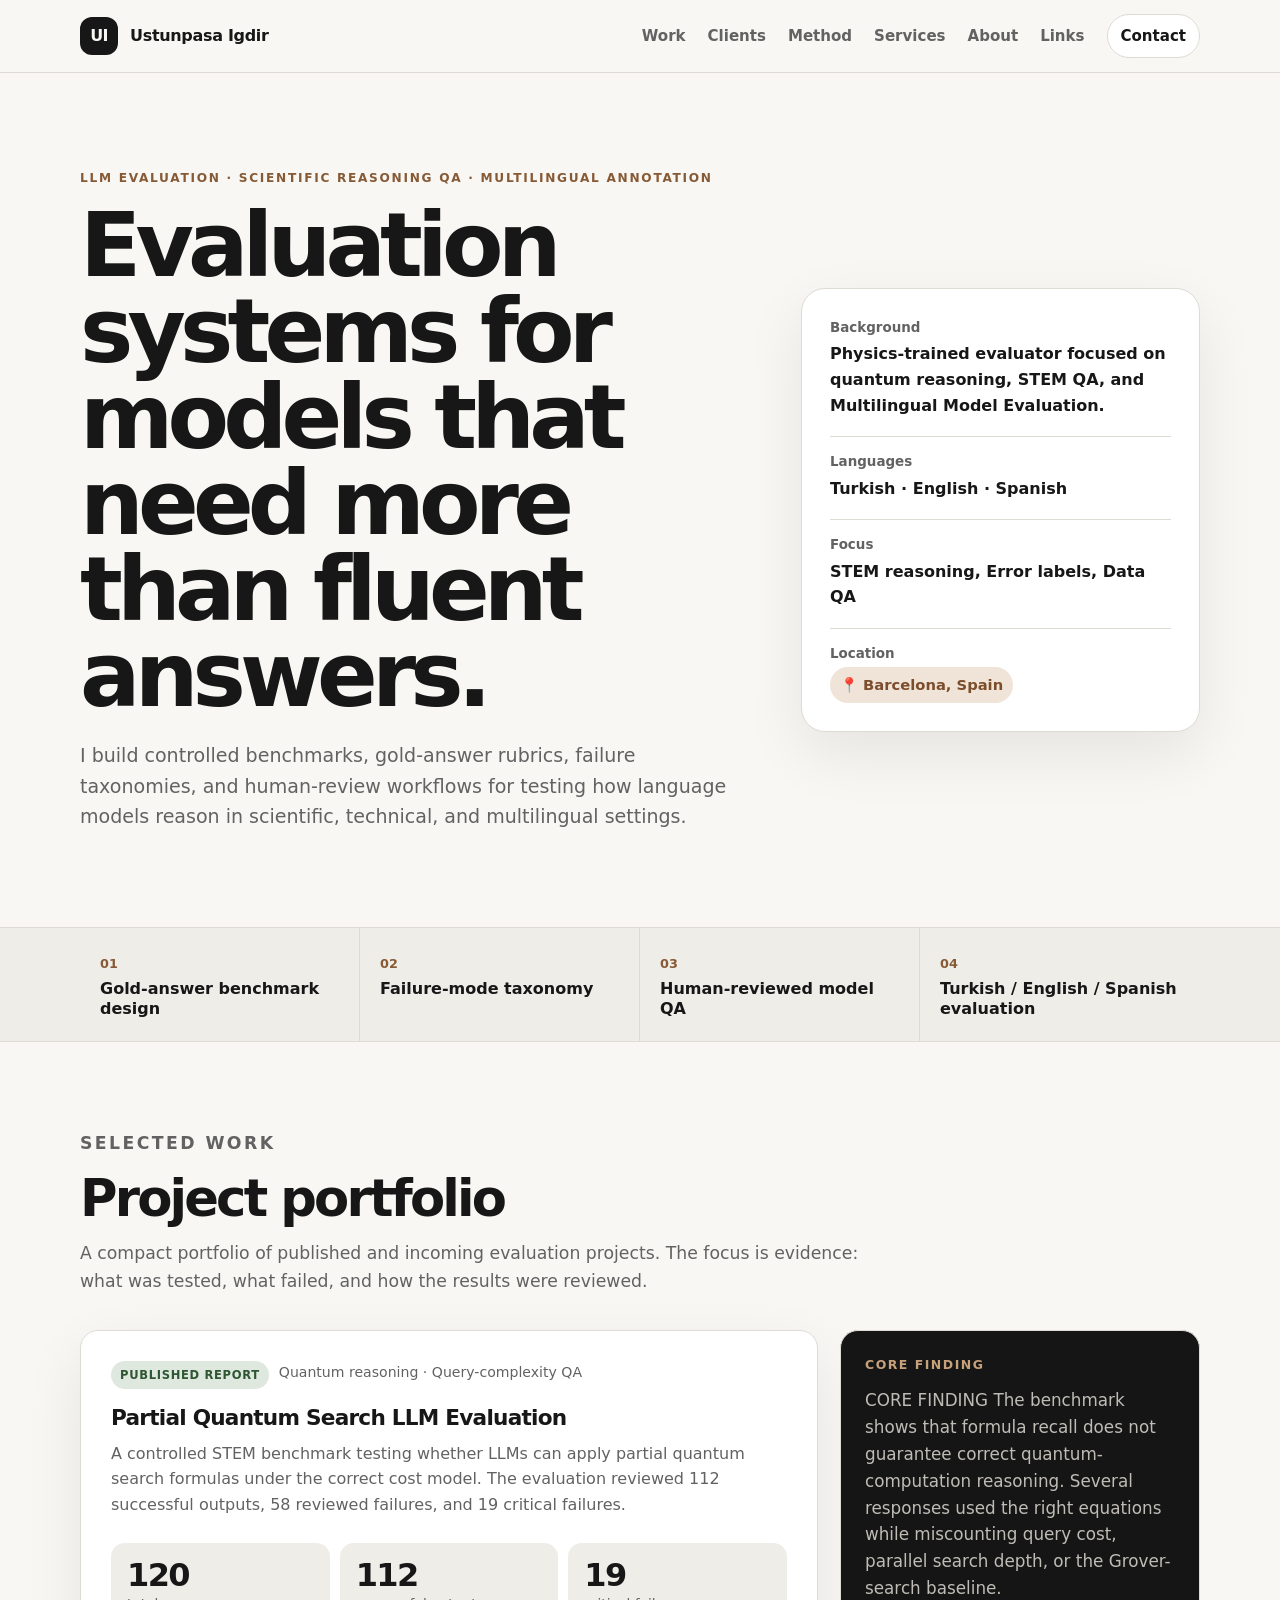
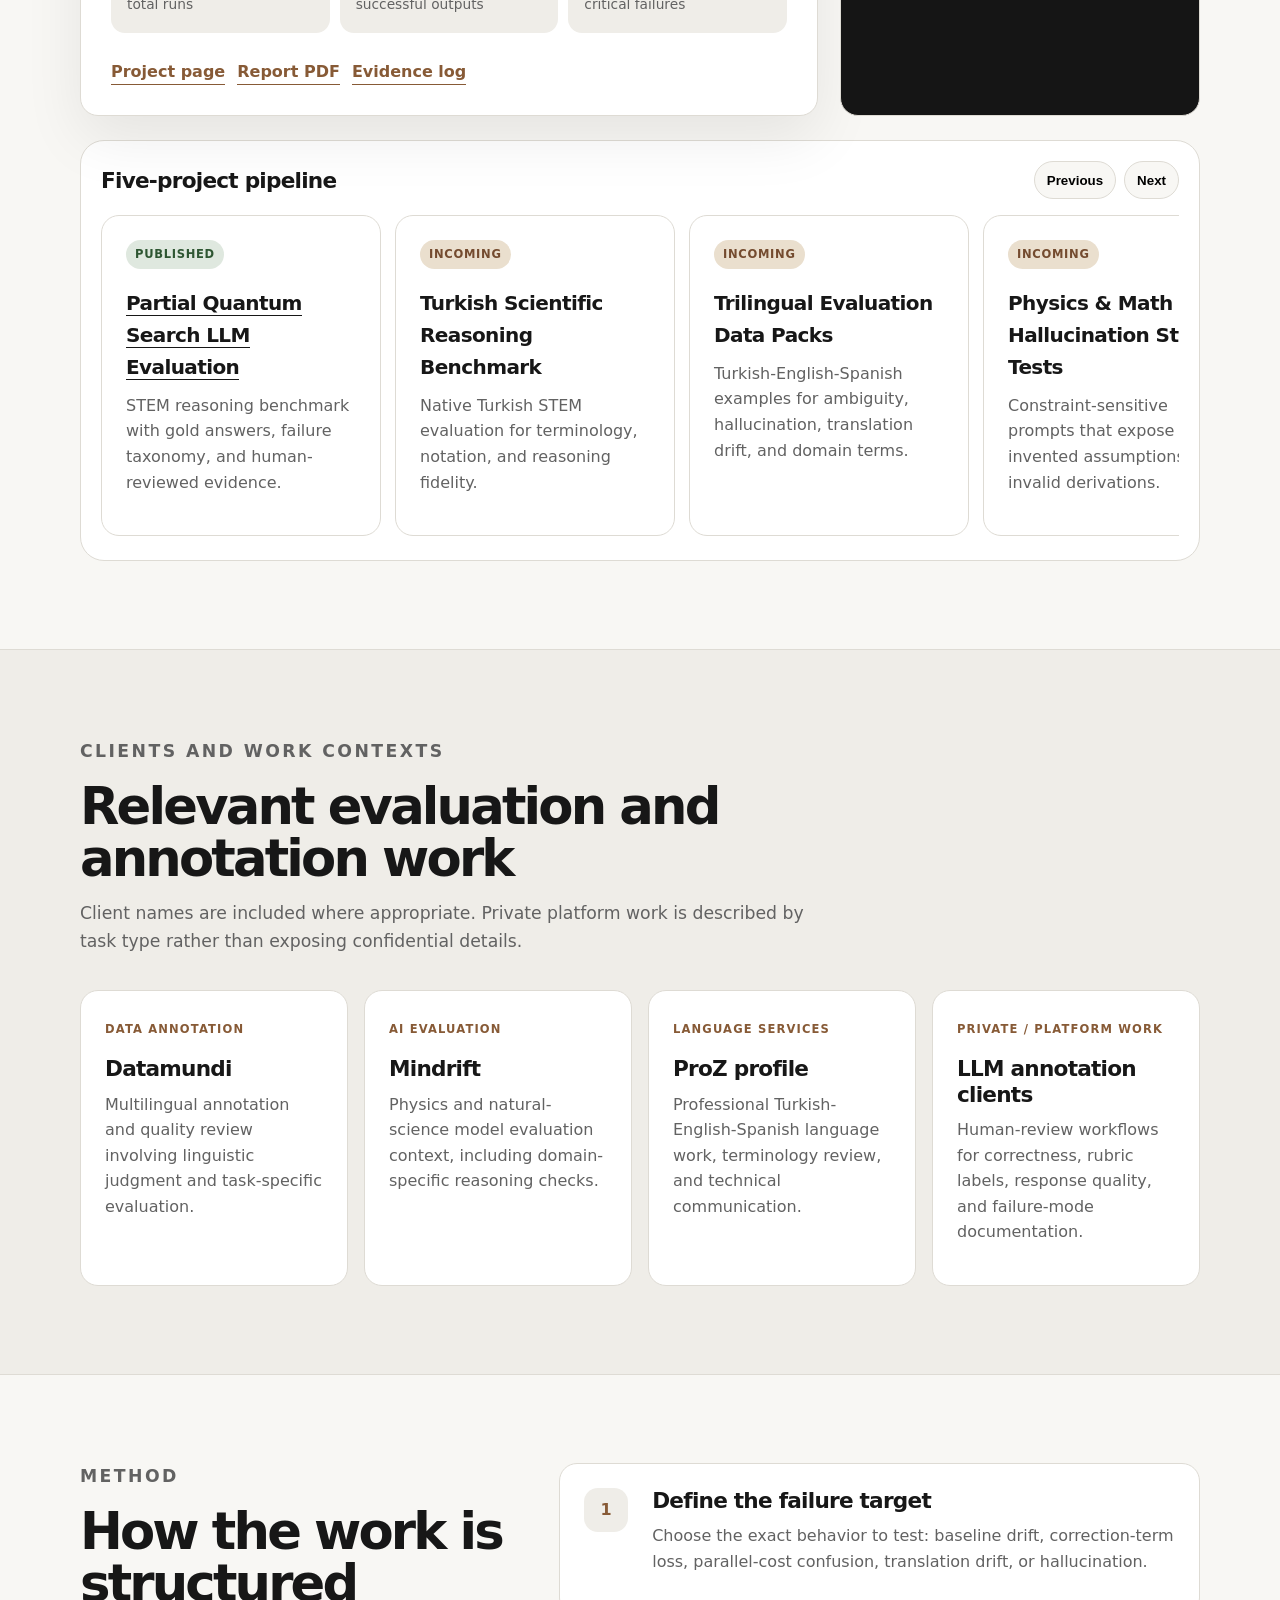
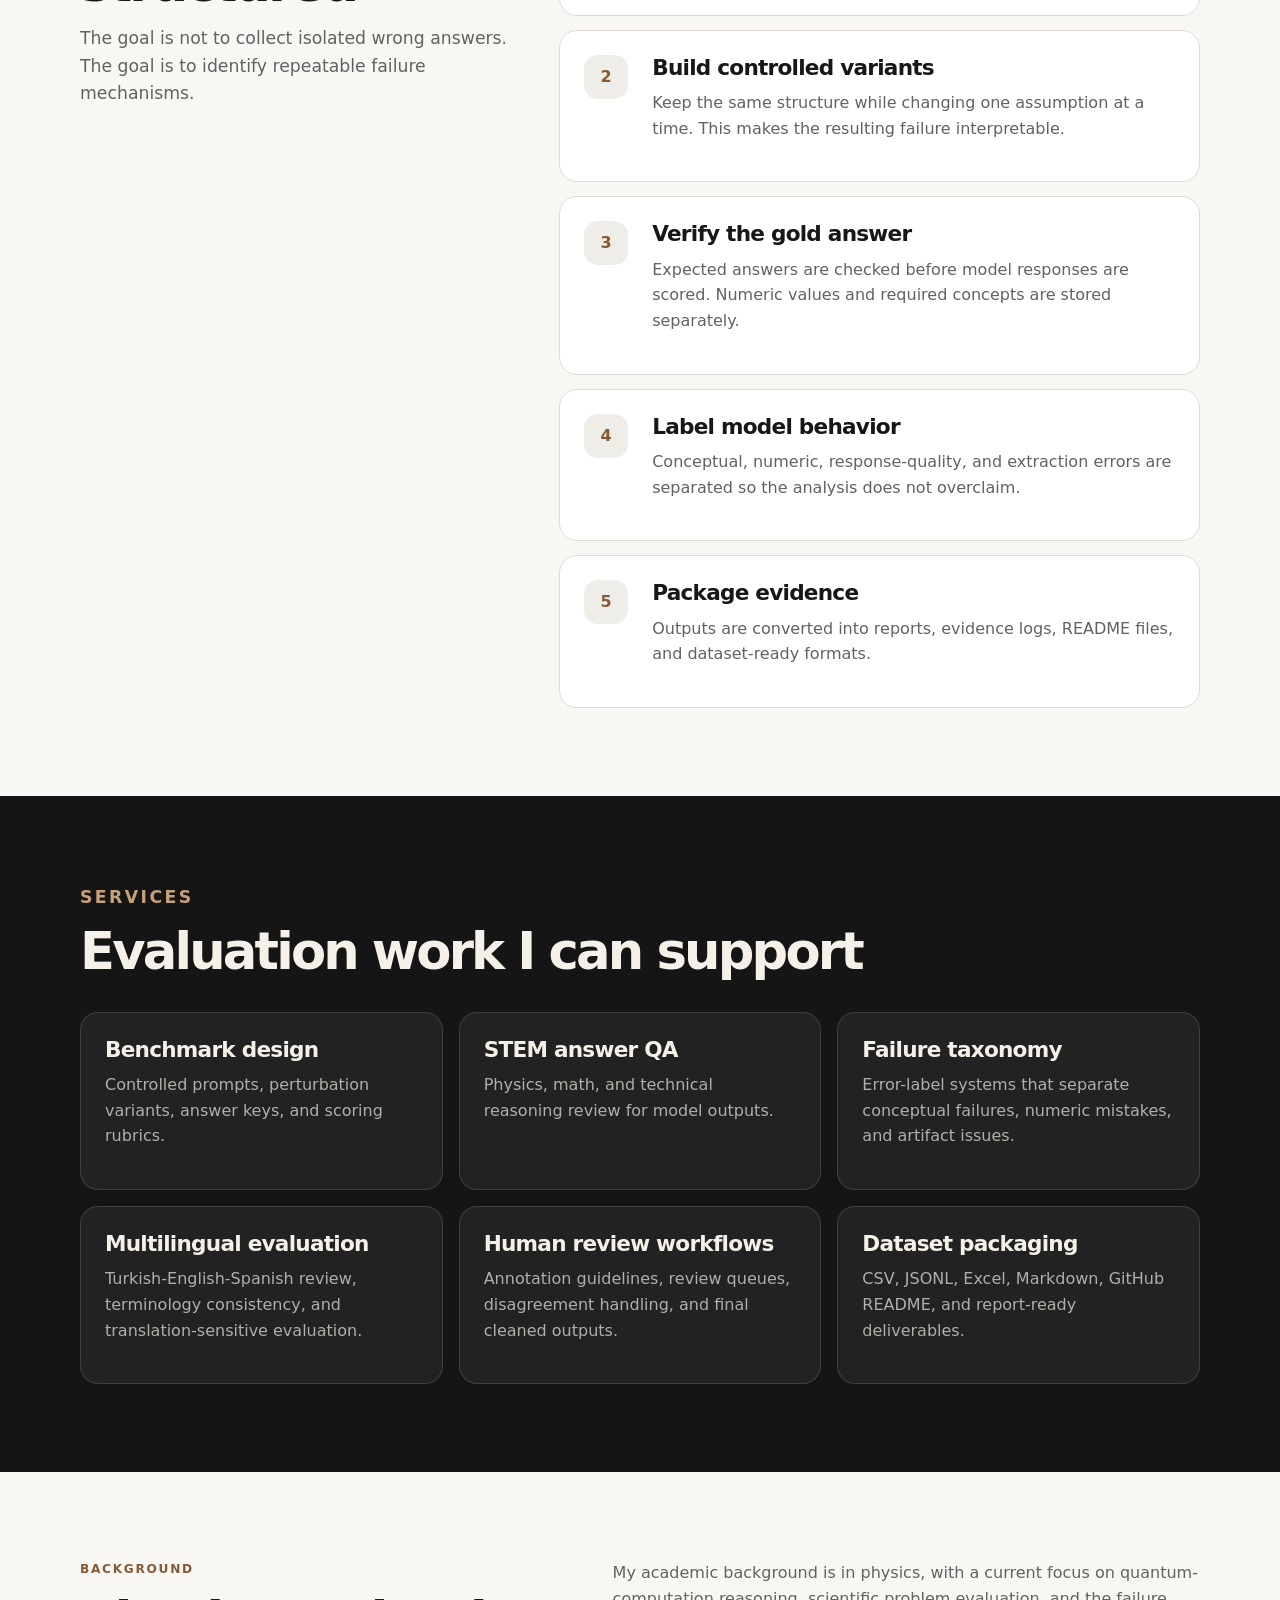
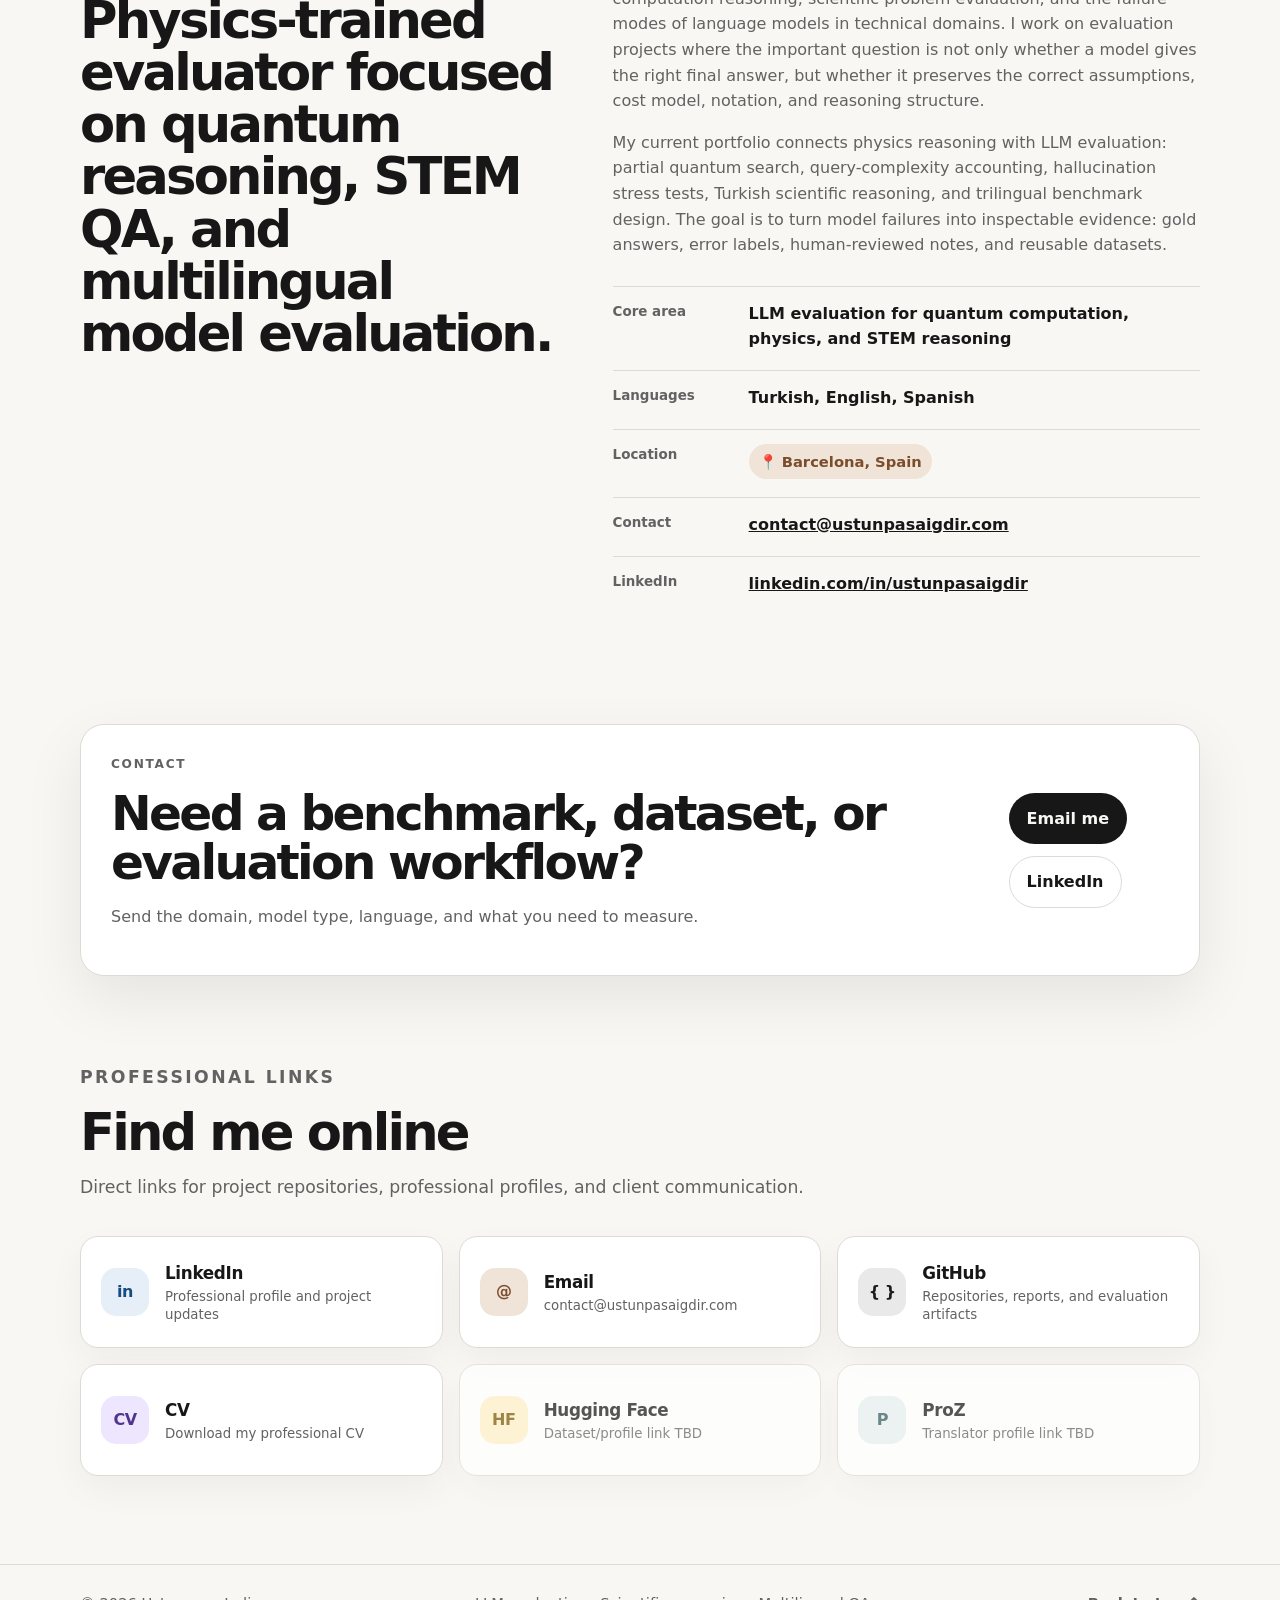
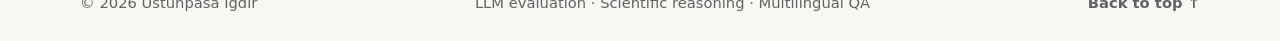
==== index.html @ 66c88843 "Update index.html" ====
<!DOCTYPE html>
<html lang="en">
<head>
  <meta charset="UTF-8" />
  <meta name="viewport" content="width=device-width, initial-scale=1" />
  <meta name="description" content="Ustunpasa Igdir — physics-trained LLM evaluator specializing in scientific reasoning QA, multilingual evaluation, benchmark design, and failure-mode analysis." />
  <meta name="author" content="Ustunpasa Igdir" />
  <meta property="og:title" content="Ustunpasa Igdir — LLM Evaluation Portfolio" />
  <meta property="og:description" content="Scientific reasoning QA, multilingual evaluation, benchmark design, and failure-mode analysis." />
  <meta property="og:type" content="website" />
  <title>Ustunpasa Igdir — LLM Evaluation Portfolio</title>
  <link rel="stylesheet" href="styles.css" />
</head>

<body>
  <a class="skip-link" href="#content">Skip to content</a>

  <header class="site-header">
    <div class="wrap nav-wrap">
      <a class="brand" href="#top" aria-label="Ustunpasa Igdir homepage">
        <span class="brand-mark">UI</span>
        <span class="brand-name">Ustunpasa Igdir</span>
      </a>

      <button class="nav-toggle" id="navToggle" aria-controls="navMenu" aria-expanded="false">
        <span></span><span></span><span></span>
        <span class="sr-only">Open navigation</span>
      </button>

      <nav class="nav-menu" id="navMenu" aria-label="Main navigation">
        <a href="#work">Work</a>
        <a href="#clients">Clients</a>
        <a href="#method">Method</a>
        <a href="#services">Services</a>
        <a href="#about">About</a>
        <a href="#links">Links</a>
        <a class="nav-contact" href="#contact">Contact</a>
      </nav>
    </div>
  </header>

  <main id="content">
    <section class="hero" id="top">
      <div class="wrap hero-grid">
        <div class="hero-copy">
          <p class="kicker">LLM evaluation · Scientific reasoning QA · Multilingual annotation</p>
          <h1>Evaluation systems for models that need more than fluent answers.</h1>
          <p class="lead">
            I build controlled benchmarks, gold-answer rubrics, failure taxonomies, and human-review workflows
            for testing how language models reason in scientific, technical, and multilingual settings.
          </p>
        </div>

        <aside class="profile-card" aria-label="Professional summary">
          <dl>
            <div>
              <dt>Background</dt>
              <dd>Physics-trained evaluator focused on quantum reasoning, STEM QA, and Multilingual Model Evaluation.</dd>
            </div>
            <div>
              <dt>Languages</dt>
              <dd>Turkish · English · Spanish</dd>
            </div>
            <div>
              <dt>Focus</dt>
              <dd>STEM reasoning, Error labels, Data QA</dd>
            </div>
            <div>
              <dt>Location</dt>
              <dd><span class="pin-banner">📍 Barcelona, Spain</span></dd>
            </div>
          </dl>
        </aside>
      </div>
    </section>

    <section class="proof-strip" aria-label="Professional focus areas">
      <div class="wrap proof-grid">
        <div>
          <span>01</span>
          <strong>Gold-answer benchmark design</strong>
        </div>
        <div>
          <span>02</span>
          <strong>Failure-mode taxonomy</strong>
        </div>
        <div>
          <span>03</span>
          <strong>Human-reviewed model QA</strong>
        </div>
        <div>
          <span>04</span>
          <strong>Turkish / English / Spanish evaluation</strong>
        </div>
      </div>
    </section>

    <section class="section" id="work">
      <div class="wrap">
        <div class="section-head">
          <p class="kicker">Selected work</p>
          <h2>Project portfolio</h2>
          <p>
            A compact portfolio of published and incoming evaluation projects. The focus is evidence:
            what was tested, what failed, and how the results were reviewed.
          </p>
        </div>

        <div class="featured-work">
          <article class="featured-card">
            <div class="card-meta">
              <span class="status published">Published report</span>
              <span>Quantum reasoning · Query-complexity QA</span>
            </div>
            <h3>Partial Quantum Search LLM Evaluation</h3>
            <p>
              A controlled STEM benchmark testing whether LLMs can apply partial quantum search formulas under the
              correct cost model. The evaluation reviewed 112 successful outputs, 58 reviewed failures, and 19 critical failures.
            </p>
            <div class="result-line">
              <div><strong>120</strong><span>total runs</span></div>
              <div><strong>112</strong><span>successful outputs</span></div>
              <div><strong>19</strong><span>critical failures</span></div>
            </div>
            <div class="link-row">
              <a href="partial-quantum-search-llm-evaluation/" class="inline-link">Project page</a>
              <a href="partial-quantum-search-llm-evaluation/report.pdf" class="inline-link">Report PDF</a>
              <a href="partial-quantum-search-llm-evaluation/evidence-log.md" class="inline-link">Evidence log</a>
            </div>
          </article>

          <aside class="featured-note">
            <p class="small-title">Core finding</p>
            <p>
              CORE FINDING

The benchmark shows that formula recall does not guarantee correct quantum-computation reasoning. Several responses used the right equations while miscounting query cost, parallel search depth, or the Grover-search baseline.
            </p>
          </aside>
        </div>

        <div class="carousel-shell" aria-label="Project carousel">
          <div class="carousel-header">
            <h3>Five-project pipeline</h3>
            <div class="carousel-controls">
              <button id="prevSlide" aria-label="Previous project">Previous</button>
              <button id="nextSlide" aria-label="Next project">Next</button>
            </div>
          </div>

          <div class="carousel-track" id="projectCarousel">
            <article class="project-slide">
              <span class="status published">Published</span>
              <h4><a href="partial-quantum-search-llm-evaluation/">Partial Quantum Search LLM Evaluation</a></h4>
              <p>STEM reasoning benchmark with gold answers, failure taxonomy, and human-reviewed evidence.</p>
            </article>
            <article class="project-slide">
              <span class="status planned">Incoming</span>
              <h4>Turkish Scientific Reasoning Benchmark</h4>
              <p>Native Turkish STEM evaluation for terminology, notation, and reasoning fidelity.</p>
            </article>
            <article class="project-slide">
              <span class="status planned">Incoming</span>
              <h4>Trilingual Evaluation Data Packs</h4>
              <p>Turkish-English-Spanish examples for ambiguity, hallucination, translation drift, and domain terms.</p>
            </article>
            <article class="project-slide">
              <span class="status planned">Incoming</span>
              <h4>Physics & Math Hallucination Stress Tests</h4>
              <p>Constraint-sensitive prompts that expose invented assumptions and invalid derivations.</p>
            </article>
            <article class="project-slide">
              <span class="status planned">Incoming</span>
              <h4>LLM Evaluation Pipeline Tool</h4>
              <p>Local workflow for model runs, trial control, review exports, and evidence-log generation.</p>
            </article>
          </div>
        </div>
      </div>
    </section>

    <section class="section muted" id="clients">
      <div class="wrap">
        <div class="section-head narrow">
          <p class="kicker">Clients and work contexts</p>
          <h2>Relevant evaluation and annotation work</h2>
          <p>
            Client names are included where appropriate. Private platform work is described by task type rather than exposing confidential details.
          </p>
        </div>

        <div class="client-list">
          <article>
            <span>Data annotation</span>
            <h3>Datamundi</h3>
            <p>Multilingual annotation and quality review involving linguistic judgment and task-specific evaluation.</p>
          </article>
          <article>
            <span>AI evaluation</span>
            <h3>Mindrift</h3>
            <p>Physics and natural-science model evaluation context, including domain-specific reasoning checks.</p>
          </article>
          <article>
            <span>Language services</span>
            <h3>ProZ profile</h3>
            <p>Professional Turkish-English-Spanish language work, terminology review, and technical communication.</p>
          </article>
          <article>
            <span>Private / platform work</span>
            <h3>LLM annotation clients</h3>
            <p>Human-review workflows for correctness, rubric labels, response quality, and failure-mode documentation.</p>
          </article>
        </div>
      </div>
    </section>

    <section class="section" id="method">
      <div class="wrap method-layout">
        <div class="section-head sticky">
          <p class="kicker">Method</p>
          <h2>How the work is structured</h2>
          <p>
            The goal is not to collect isolated wrong answers. The goal is to identify repeatable failure mechanisms.
          </p>
        </div>

        <div class="method-list">
          <article>
            <span class="step">1</span>
            <h3>Define the failure target</h3>
            <p>Choose the exact behavior to test: baseline drift, correction-term loss, parallel-cost confusion, translation drift, or hallucination.</p>
          </article>
          <article>
            <span class="step">2</span>
            <h3>Build controlled variants</h3>
            <p>Keep the same structure while changing one assumption at a time. This makes the resulting failure interpretable.</p>
          </article>
          <article>
            <span class="step">3</span>
            <h3>Verify the gold answer</h3>
            <p>Expected answers are checked before model responses are scored. Numeric values and required concepts are stored separately.</p>
          </article>
          <article>
            <span class="step">4</span>
            <h3>Label model behavior</h3>
            <p>Conceptual, numeric, response-quality, and extraction errors are separated so the analysis does not overclaim.</p>
          </article>
          <article>
            <span class="step">5</span>
            <h3>Package evidence</h3>
            <p>Outputs are converted into reports, evidence logs, README files, and dataset-ready formats.</p>
          </article>
        </div>
      </div>
    </section>

    <section class="section dark" id="services">
      <div class="wrap">
        <div class="section-head">
          <p class="kicker">Services</p>
          <h2>Evaluation work I can support</h2>
        </div>

        <div class="services-grid">
          <article>
            <h3>Benchmark design</h3>
            <p>Controlled prompts, perturbation variants, answer keys, and scoring rubrics.</p>
          </article>
          <article>
            <h3>STEM answer QA</h3>
            <p>Physics, math, and technical reasoning review for model outputs.</p>
          </article>
          <article>
            <h3>Failure taxonomy</h3>
            <p>Error-label systems that separate conceptual failures, numeric mistakes, and artifact issues.</p>
          </article>
          <article>
            <h3>Multilingual evaluation</h3>
            <p>Turkish-English-Spanish review, terminology consistency, and translation-sensitive evaluation.</p>
          </article>
          <article>
            <h3>Human review workflows</h3>
            <p>Annotation guidelines, review queues, disagreement handling, and final cleaned outputs.</p>
          </article>
          <article>
            <h3>Dataset packaging</h3>
            <p>CSV, JSONL, Excel, Markdown, GitHub README, and report-ready deliverables.</p>
          </article>
        </div>
      </div>
    </section>

    <section class="section" id="about">
      <div class="wrap about-layout">
        <div>
          <p class="kicker">Background</p>
          <h2>Physics-trained evaluator focused on quantum reasoning, STEM QA, and multilingual model evaluation.</h2>
        </div>
        <div class="about-text">
          <p>
            My academic background is in physics, with a current focus on quantum-computation reasoning,
            scientific problem evaluation, and the failure modes of language models in technical domains.
            I work on evaluation projects where the important question is not only whether a model gives the
            right final answer, but whether it preserves the correct assumptions, cost model, notation, and
            reasoning structure.
          </p>
          <p>
            My current portfolio connects physics reasoning with LLM evaluation: partial quantum search,
            query-complexity accounting, hallucination stress tests, Turkish scientific reasoning, and
            trilingual benchmark design. The goal is to turn model failures into inspectable evidence:
            gold answers, error labels, human-reviewed notes, and reusable datasets.
          </p>
          <dl class="facts">
            <div><dt>Core area</dt><dd>LLM evaluation for quantum computation, physics, and STEM reasoning</dd></div>
            <div><dt>Languages</dt><dd>Turkish, English, Spanish</dd></div>
            <div><dt>Location</dt><dd><span class="pin-banner">📍 Barcelona, Spain</span></dd></div>
            <div><dt>Contact</dt><dd><a href="mailto:contact@ustunpasaigdir.com">contact@ustunpasaigdir.com</a></dd></div>
            <div><dt>LinkedIn</dt><dd><a href="https://www.linkedin.com/in/ustunpasaigdir" target="_blank" rel="noopener noreferrer">linkedin.com/in/ustunpasaigdir</a></dd></div>
          </dl>
        </div>
      </div>
    </section>

    <section class="contact-panel" id="contact">
      <div class="wrap contact-inner">
        <div>
          <p class="kicker">Contact</p>
          <h2>Need a benchmark, dataset, or evaluation workflow?</h2>
          <p>Send the domain, model type, language, and what you need to measure.</p>
        </div>
        <div class="contact-buttons">
          <a class="button primary" href="mailto:contact@ustunpasaigdir.com">Email me</a>
          <a class="button secondary" href="https://www.linkedin.com/in/ustunpasaigdir" target="_blank" rel="noopener noreferrer">LinkedIn</a>
        </div>
      </div>
    </section>

    <section class="section social-section" id="links">
      <div class="wrap">
        <div class="section-head">
          <p class="kicker">Professional links</p>
          <h2>Find me online</h2>
          <p>
            Direct links for project repositories, professional profiles, and client communication.
          </p>
        </div>

        <div class="social-grid" aria-label="Professional profile links">
          <a class="social-card social-card--linkedin" href="https://www.linkedin.com/in/ustunpasaigdir" target="_blank" rel="noopener noreferrer">
            <span class="social-icon" aria-hidden="true">in</span>
            <span>
              <strong>LinkedIn</strong>
              <small>Professional profile and project updates</small>
            </span>
          </a>

          <a class="social-card social-card--email" href="mailto:contact@ustunpasaigdir.com">
            <span class="social-icon" aria-hidden="true">@</span>
            <span>
              <strong>Email</strong>
              <small>contact@ustunpasaigdir.com</small>
            </span>
          </a>

          <a class="social-card social-card--github" href="https://github.com/ustunpigdir" target="_blank" rel="noopener noreferrer">
            <span class="social-icon" aria-hidden="true">{ }</span>
            <span>
              <strong>GitHub</strong>
              <small>Repositories, reports, and evaluation artifacts</small>
            </span>
          </a>
          <a class="social-card social-card--cv" href="cv.pdf" target="_blank" rel="noopener noreferrer">
            <span class="social-icon" aria-hidden="true">CV</span>
            <span>
              <strong>CV</strong>
              <small>Download my professional CV</small>
            </span>
          </a>

          <span class="social-card social-card--huggingface social-card--disabled" role="link" aria-disabled="true">
            <span class="social-icon" aria-hidden="true">HF</span>
            <span>
              <strong>Hugging Face</strong>
              <small>Dataset/profile link TBD</small>
            </span>
          </span>

          <span class="social-card social-card--proz social-card--disabled" role="link" aria-disabled="true">
            <span class="social-icon" aria-hidden="true">P</span>
            <span>
              <strong>ProZ</strong>
              <small>Translator profile link TBD</small>
            </span>
          </span>
        </div>
      </div>
    </section>
  </main>

  <footer class="site-footer">
    <div class="wrap footer-wrap">
      <p>© 2026 Ustunpasa Igdir</p>
      <p>LLM evaluation · Scientific reasoning · Multilingual QA</p>
      <a href="#top">Back to top ↑</a>
    </div>
  </footer>

  <script src="script.js"></script>
</body>
</html>
---- styles.css ----
:root {
  --bg: #f8f7f4;
  --surface: #ffffff;
  --surface-2: #efede8;
  --text: #171717;
  --muted: #626262;
  --line: #dedbd4;
  --dark: #151515;
  --dark-2: #222222;
  --dark-text: #f5f1e9;
  --accent: #875a36;
  --accent-2: #c7a17a;
  --green: #526e55;
  --blue: #526579;
  --shadow: 0 22px 60px rgba(0,0,0,.08);
  --radius: 18px;
  --max: 1120px;
}

* { box-sizing: border-box; }

html { scroll-behavior: smooth; }

body {
  margin: 0;
  font-family: Inter, ui-sans-serif, system-ui, -apple-system, BlinkMacSystemFont, "Segoe UI", sans-serif;
  background: var(--bg);
  color: var(--text);
  line-height: 1.6;
}

a { color: inherit; }

.wrap {
  width: min(var(--max), calc(100% - 40px));
  margin: 0 auto;
}

.skip-link {
  position: absolute;
  top: -100px;
  left: 16px;
  z-index: 999;
  background: var(--text);
  color: white;
  padding: 10px 14px;
  border-radius: 999px;
}

.skip-link:focus { top: 16px; }

.sr-only {
  position: absolute;
  width: 1px;
  height: 1px;
  overflow: hidden;
  clip: rect(0 0 0 0);
}

.site-header {
  position: sticky;
  top: 0;
  z-index: 20;
  background: rgba(248,247,244,.92);
  backdrop-filter: blur(14px);
  border-bottom: 1px solid var(--line);
}

.nav-wrap {
  height: 72px;
  display: flex;
  align-items: center;
  justify-content: space-between;
}

.brand {
  display: inline-flex;
  align-items: center;
  gap: 12px;
  text-decoration: none;
  font-weight: 750;
}

.brand-mark {
  display: grid;
  place-items: center;
  width: 38px;
  height: 38px;
  border-radius: 12px;
  background: var(--text);
  color: var(--bg);
  font-weight: 850;
  letter-spacing: -.04em;
}

.brand-name {
  letter-spacing: -.02em;
}

.nav-menu {
  display: flex;
  align-items: center;
  gap: 22px;
}

.nav-menu a {
  color: var(--muted);
  text-decoration: none;
  font-size: .94rem;
  font-weight: 650;
}

.nav-menu a:hover { color: var(--text); }

.nav-contact {
  padding: 9px 13px;
  border: 1px solid var(--line);
  border-radius: 999px;
  color: var(--text) !important;
  background: var(--surface);
}

.nav-toggle {
  display: none;
  width: 42px;
  height: 40px;
  border: 1px solid var(--line);
  background: var(--surface);
  border-radius: 12px;
}

.nav-toggle span:not(.sr-only) {
  display: block;
  width: 18px;
  height: 2px;
  background: var(--text);
  margin: 4px auto;
}

.hero {
  padding: 96px 0 76px;
}

.hero-grid {
  display: grid;
  grid-template-columns: 1.25fr .75fr;
  gap: 56px;
  align-items: center;
}

.kicker {
  margin: 0 0 14px;
  color: var(--accent);
  text-transform: uppercase;
  font-size: .76rem;
  letter-spacing: .14em;
  font-weight: 850;
}

h1, h2, h3, h4, p { margin-top: 0; }

h1 {
  max-width: 900px;
  font-size: clamp(2.75rem, 7vw, 5.7rem);
  line-height: .96;
  letter-spacing: -.065em;
  margin-bottom: 22px;
}

h2 {
  font-size: clamp(2rem, 4vw, 3.7rem);
  line-height: 1.02;
  letter-spacing: -.055em;
  margin-bottom: 16px;
}

h3 {
  font-size: 1.35rem;
  line-height: 1.18;
  letter-spacing: -.035em;
  margin-bottom: 10px;
}

h4 {
  font-size: 1.25rem;
  letter-spacing: -.03em;
  margin-bottom: 10px;
}

.lead {
  max-width: 760px;
  color: var(--muted);
  font-size: 1.19rem;
}

.hero-actions,
.link-row,
.contact-buttons {
  display: flex;
  flex-wrap: wrap;
  gap: 12px;
}

.hero-actions { margin-top: 32px; }

.button {
  display: inline-flex;
  align-items: center;
  justify-content: center;
  min-height: 46px;
  padding: 12px 17px;
  border-radius: 999px;
  text-decoration: none;
  font-weight: 750;
  border: 1px solid transparent;
}

.button.primary {
  background: var(--text);
  color: var(--bg);
}

.button.secondary {
  background: var(--surface);
  border-color: var(--line);
}

.profile-card {
  background: var(--surface);
  border: 1px solid var(--line);
  border-radius: 24px;
  padding: 28px;
  box-shadow: var(--shadow);
}

.profile-card dl,
.facts {
  margin: 0;
  display: grid;
  gap: 18px;
}

.profile-card div,
.facts div {
  border-top: 1px solid var(--line);
  padding-top: 14px;
}

.profile-card div:first-child { border-top: 0; padding-top: 0; }

dt {
  color: var(--muted);
  font-size: .84rem;
  font-weight: 750;
  margin-bottom: 3px;
}

dd {
  margin: 0;
  font-weight: 650;
}

.proof-strip {
  background: var(--surface-2);
  border-block: 1px solid var(--line);
}

.proof-grid {
  display: grid;
  grid-template-columns: repeat(4, 1fr);
}

.proof-grid div {
  padding: 22px 20px;
  border-right: 1px solid var(--line);
}

.proof-grid div:last-child { border-right: 0; }

.proof-grid span {
  color: var(--accent);
  font-size: .8rem;
  font-weight: 850;
}

.proof-grid strong {
  display: block;
  margin-top: 4px;
  line-height: 1.25;
}

.section {
  padding: 88px 0;
}

.section-head {
  max-width: 820px;
  margin-bottom: 34px;
}

.section-head p {
  color: var(--muted);
  font-size: 1.08rem;
}

.narrow { max-width: 760px; }

.featured-work {
  display: grid;
  grid-template-columns: 1fr 360px;
  gap: 22px;
  align-items: stretch;
  margin-bottom: 24px;
}

.featured-card,
.featured-note,
.project-slide,
.client-list article,
.method-list article,
.services-grid article {
  background: var(--surface);
  border: 1px solid var(--line);
  border-radius: var(--radius);
  padding: 24px;
}

.featured-card {
  padding: 30px;
  box-shadow: var(--shadow);
}

.card-meta {
  display: flex;
  flex-wrap: wrap;
  gap: 10px;
  color: var(--muted);
  font-size: .88rem;
  margin-bottom: 16px;
}

.status {
  display: inline-flex;
  align-items: center;
  width: fit-content;
  border-radius: 999px;
  padding: 5px 9px;
  font-size: .72rem;
  text-transform: uppercase;
  letter-spacing: .06em;
  font-weight: 850;
}

.status.published {
  background: #dfe8df;
  color: #2e5632;
}

.status.planned {
  background: #eadfce;
  color: #744b2f;
}

.featured-card p,
.featured-note p,
.project-slide p,
.client-list p,
.method-list p,
.services-grid p,
.about-text p,
.contact-inner p {
  color: var(--muted);
}

.result-line {
  display: grid;
  grid-template-columns: repeat(3, 1fr);
  gap: 10px;
  margin: 26px 0;
}

.result-line div {
  background: var(--surface-2);
  border-radius: 14px;
  padding: 16px;
}

.result-line strong {
  display: block;
  font-size: 2rem;
  letter-spacing: -.05em;
  line-height: 1;
}

.result-line span {
  color: var(--muted);
  font-size: .86rem;
}

.inline-link {
  color: var(--accent);
  font-weight: 800;
  text-decoration: none;
  border-bottom: 1px solid currentColor;
}

.featured-note {
  background: var(--dark);
  color: var(--dark-text);
  display: block;
}

.featured-note p {
  color: rgba(245,241,233,.76);
  font-size: 1.05rem;
}

.small-title {
  color: var(--accent-2) !important;
  text-transform: uppercase;
  letter-spacing: .12em;
  font-size: .78rem !important;
  font-weight: 850;
}

.carousel-shell {
  background: var(--surface);
  border: 1px solid var(--line);
  border-radius: 24px;
  padding: 20px;
}

.carousel-header {
  display: flex;
  justify-content: space-between;
  gap: 18px;
  align-items: center;
  margin-bottom: 16px;
}

.carousel-header h3 { margin: 0; }

.carousel-controls {
  display: flex;
  gap: 8px;
}

.carousel-controls button {
  border: 1px solid var(--line);
  background: var(--bg);
  border-radius: 999px;
  min-height: 38px;
  padding: 8px 12px;
  font-weight: 750;
  cursor: pointer;
}

.carousel-track {
  display: grid;
  grid-auto-flow: column;
  grid-auto-columns: minmax(280px, 32%);
  gap: 14px;
  overflow-x: auto;
  scroll-snap-type: inline mandatory;
  scrollbar-width: none;
  padding-bottom: 4px;
}

.carousel-track::-webkit-scrollbar { display: none; }

.project-slide {
  scroll-snap-align: start;
  min-height: 220px;
}

.project-slide h4 { margin-top: 18px; }

.muted {
  background: var(--surface-2);
  border-block: 1px solid var(--line);
}

.client-list {
  display: grid;
  grid-template-columns: repeat(4, 1fr);
  gap: 16px;
}

.client-list span {
  display: inline-block;
  color: var(--accent);
  text-transform: uppercase;
  font-size: .72rem;
  letter-spacing: .1em;
  font-weight: 850;
  margin-bottom: 18px;
}

.method-layout {
  display: grid;
  grid-template-columns: .8fr 1.2fr;
  gap: 52px;
  align-items: start;
}

.sticky {
  position: sticky;
  top: 108px;
}

.method-list {
  display: grid;
  gap: 14px;
}

.method-list article {
  display: grid;
  grid-template-columns: 52px 1fr;
  column-gap: 16px;
}

.method-list article .step {
  grid-row: span 2;
  width: 44px;
  height: 44px;
  display: grid;
  place-items: center;
  border-radius: 14px;
  background: var(--surface-2);
  color: var(--accent);
  font-weight: 900;
}

.dark {
  background: var(--dark);
  color: var(--dark-text);
}

.dark .kicker { color: var(--accent-2); }

.services-grid {
  display: grid;
  grid-template-columns: repeat(3, 1fr);
  gap: 16px;
}

.services-grid article {
  background: var(--dark-2);
  border-color: rgba(245,241,233,.14);
}

.services-grid article p {
  color: rgba(245,241,233,.68);
}

.about-layout {
  display: grid;
  grid-template-columns: .9fr 1.1fr;
  gap: 52px;
}

.facts {
  margin-top: 28px;
}

.facts div {
  display: grid;
  grid-template-columns: 120px 1fr;
  gap: 16px;
}

.contact-panel {
  padding: 40px 0 88px;
}

.contact-inner {
  background: var(--surface);
  border: 1px solid var(--line);
  border-radius: 24px;
  padding: 30px;
  box-shadow: var(--shadow);
  display: flex;
  justify-content: space-between;
  gap: 28px;
  align-items: center;
}

.contact-inner h2 {
  font-size: clamp(2rem, 3.8vw, 3.2rem);
}

.site-footer {
  border-top: 1px solid var(--line);
  padding: 26px 0;
}

.footer-wrap {
  display: flex;
  justify-content: space-between;
  gap: 20px;
  color: var(--muted);
  font-size: .92rem;
}

.footer-wrap p { margin: 0; }

.footer-wrap a {
  text-decoration: none;
  font-weight: 750;
}

@media (max-width: 920px) {
  .nav-toggle { display: block; }

  .nav-menu {
    position: absolute;
    top: 72px;
    left: 20px;
    right: 20px;
    display: none;
    flex-direction: column;
    align-items: stretch;
    gap: 0;
    background: var(--surface);
    border: 1px solid var(--line);
    border-radius: 18px;
    padding: 12px;
    box-shadow: var(--shadow);
  }

  .nav-menu.open { display: flex; }

  .nav-menu a { padding: 12px; }

  .hero-grid,
  .featured-work,
  .method-layout,
  .about-layout {
    grid-template-columns: 1fr;
  }

  .sticky { position: static; }

  .proof-grid,
  .client-list,
  .services-grid {
    grid-template-columns: repeat(2, 1fr);
  }

  .carousel-track {
    grid-auto-columns: minmax(280px, 48%);
  }
}

@media (max-width: 640px) {
  .wrap { width: min(100% - 28px, var(--max)); }

  .hero { padding: 72px 0 54px; }

  .section { padding: 62px 0; }

  .proof-grid,
  .client-list,
  .services-grid,
  .result-line {
    grid-template-columns: 1fr;
  }

  .proof-grid div { border-right: 0; border-bottom: 1px solid var(--line); }
  .proof-grid div:last-child { border-bottom: 0; }

  .carousel-header,
  .contact-inner,
  .footer-wrap {
    flex-direction: column;
    align-items: flex-start;
  }

  .carousel-track {
    grid-auto-columns: 88%;
  }

  .method-list article {
    grid-template-columns: 1fr;
  }

  .method-list article .step {
    margin-bottom: 12px;
  }

  .facts div {
    grid-template-columns: 1fr;
    gap: 2px;
  }
}


/* Professional link banners */
.social-section {
  padding-top: 0;
}

.social-grid {
  display: grid;
  grid-template-columns: repeat(3, 1fr);
  gap: 16px;
}

.social-card {
  min-height: 112px;
  display: flex;
  align-items: center;
  gap: 16px;
  padding: 20px;
  border-radius: var(--radius);
  border: 1px solid var(--line);
  background: var(--surface);
  text-decoration: none;
  box-shadow: 0 14px 36px rgba(0,0,0,.045);
  transition: transform .18s ease, box-shadow .18s ease, border-color .18s ease;
}

.social-card:hover {
  transform: translateY(-2px);
  box-shadow: 0 20px 46px rgba(0,0,0,.08);
  border-color: rgba(135,90,54,.36);
}

.social-icon {
  width: 48px;
  height: 48px;
  display: grid;
  place-items: center;
  border-radius: 15px;
  background: var(--surface-2);
  color: var(--text);
  font-weight: 900;
  letter-spacing: -.03em;
  flex: 0 0 auto;
}

.social-card strong {
  display: block;
  font-size: 1.05rem;
  letter-spacing: -.02em;
  margin-bottom: 2px;
}

.social-card small {
  display: block;
  color: var(--muted);
  line-height: 1.35;
}

.social-card--linkedin .social-icon {
  background: #e6eef8;
  color: #174c80;
}

.social-card--email .social-icon {
  background: #efe4d7;
  color: #7c4d2c;
}

.social-card--github .social-icon {
  background: #e9e9e9;
  color: #1b1b1b;
}

.social-card--whatsapp .social-icon {
  background: #dff2e5;
  color: #1f7a3b;
}

.social-card--huggingface .social-icon {
  background: #fff0c6;
  color: #7a5600;
}

.social-card--proz .social-icon {
  background: #e8f0f0;
  color: #345b5f;
}

.social-card--disabled {
  opacity: .72;
  cursor: not-allowed;
}

.social-card--disabled:hover {
  transform: none;
  box-shadow: 0 14px 36px rgba(0,0,0,.045);
  border-color: var(--line);
}

@media (max-width: 920px) {
  .social-grid {
    grid-template-columns: repeat(2, 1fr);
  }
}

@media (max-width: 640px) {
  .social-grid {
    grid-template-columns: 1fr;
  }
}


/* Final requested revisions */
.pin-banner {
  display: inline-flex;
  align-items: center;
  gap: 6px;
  width: fit-content;
  padding: 6px 10px;
  border-radius: 999px;
  background: #efe4d7;
  color: #7c4d2c;
  font-weight: 800;
  font-size: 0.92rem;
}

.social-card--cv .social-icon {
  background: #eee6ff;
  color: #4f368a;
}

.project-slide h4 a {
  color: inherit;
  text-decoration: none;
  border-bottom: 1px solid currentColor;
}

.project-slide h4 a:hover {
  color: var(--accent);
}
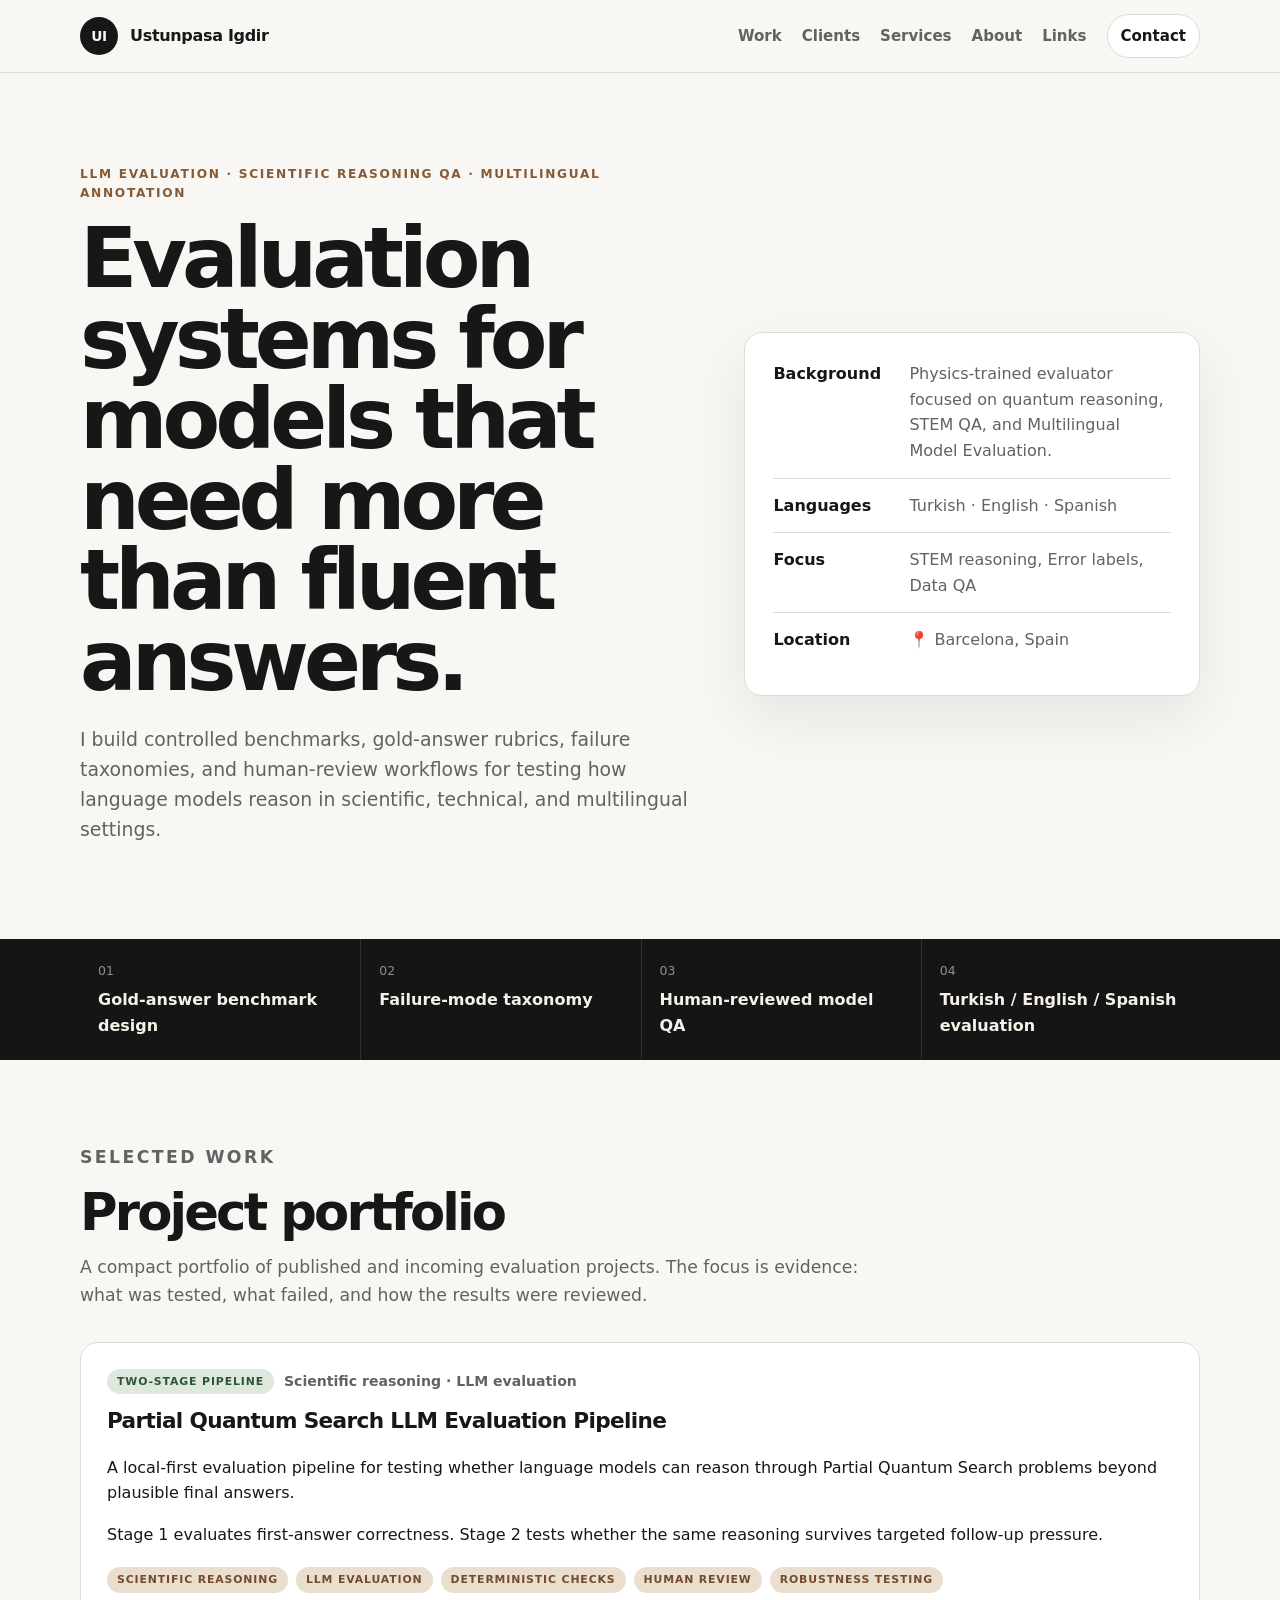
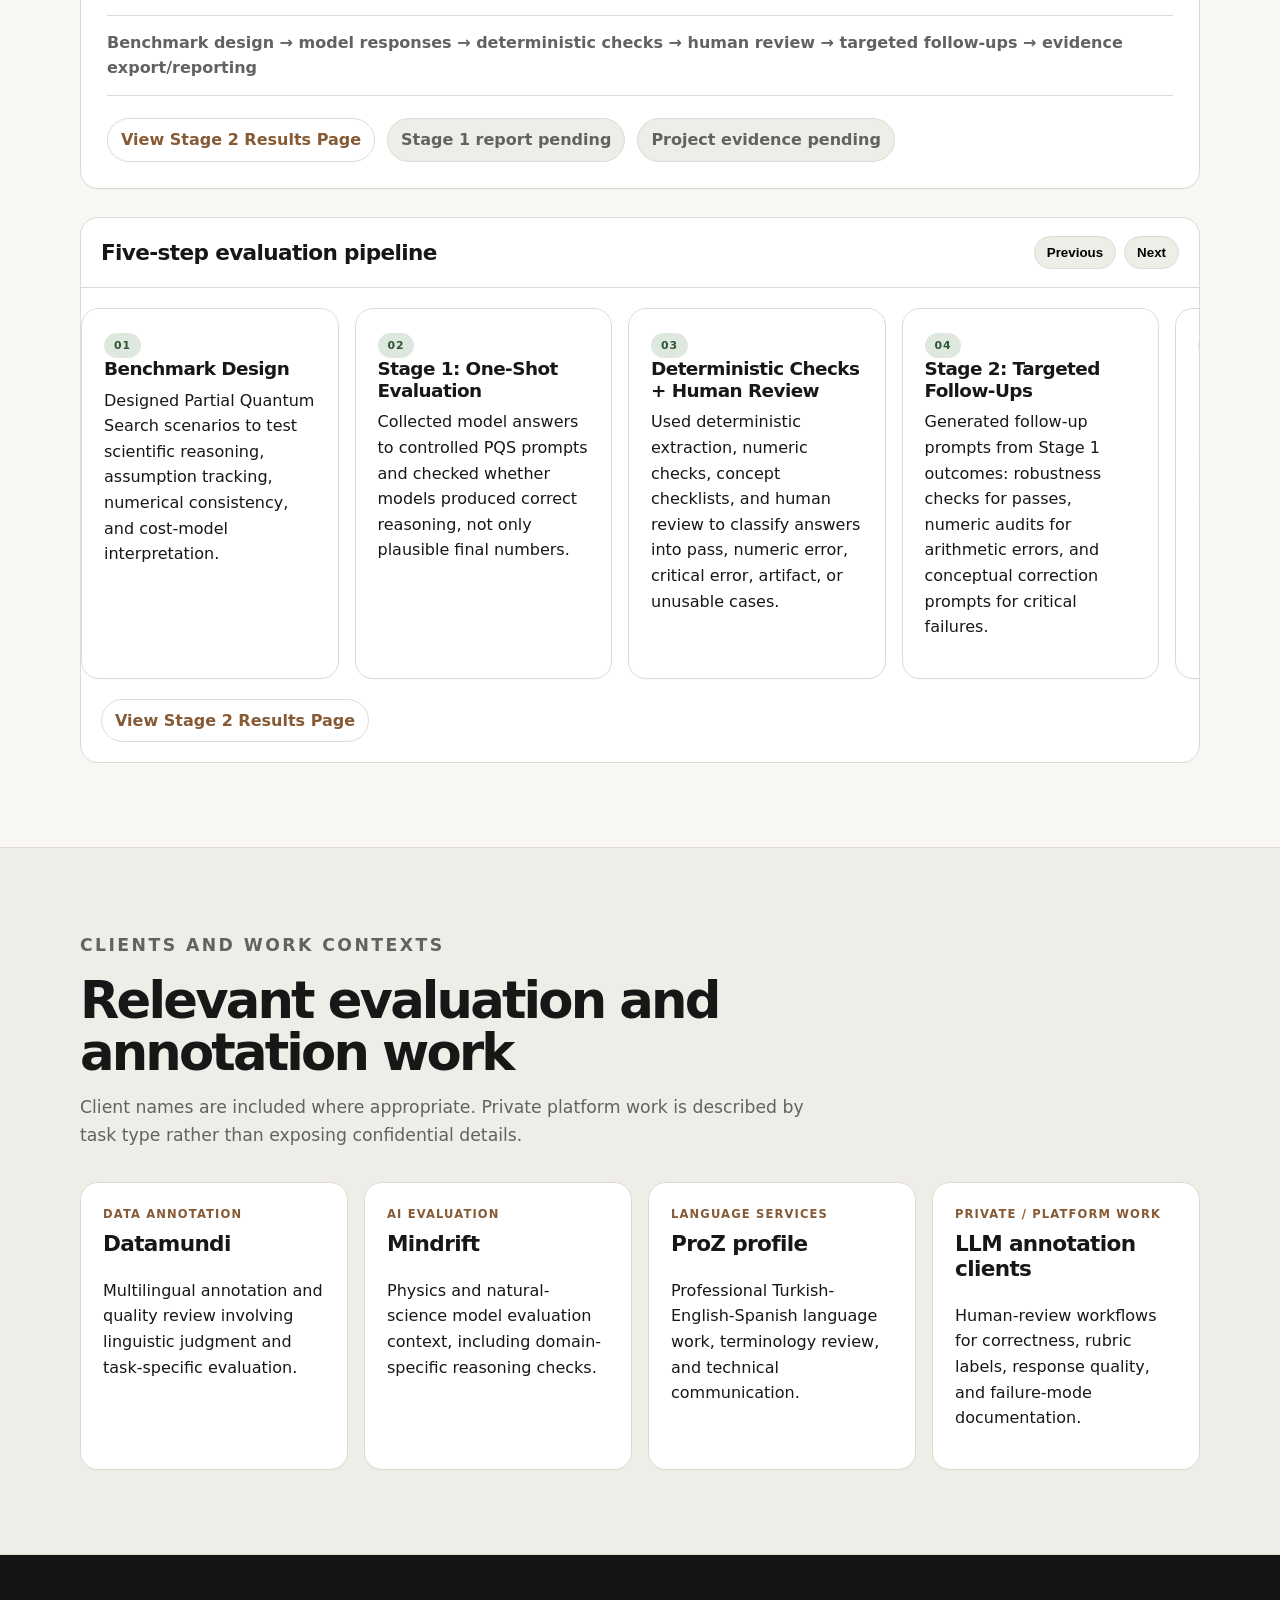
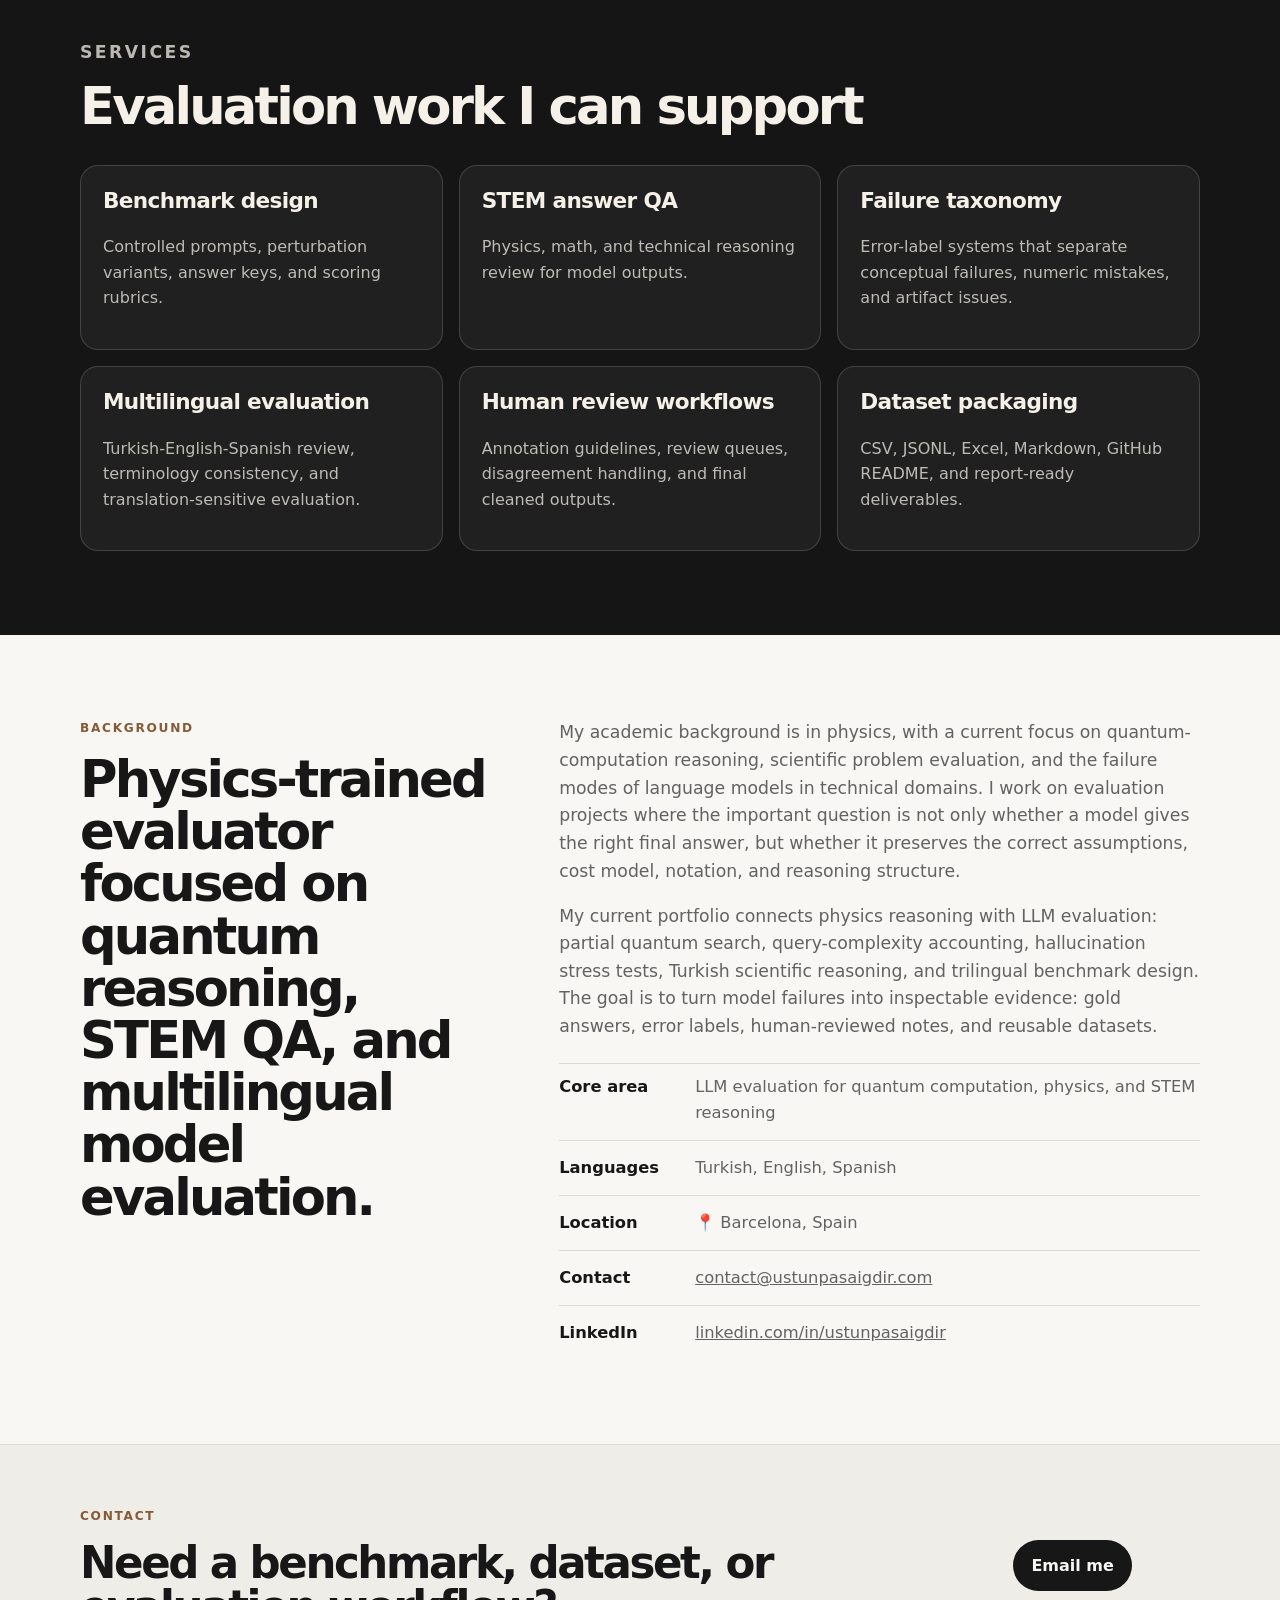
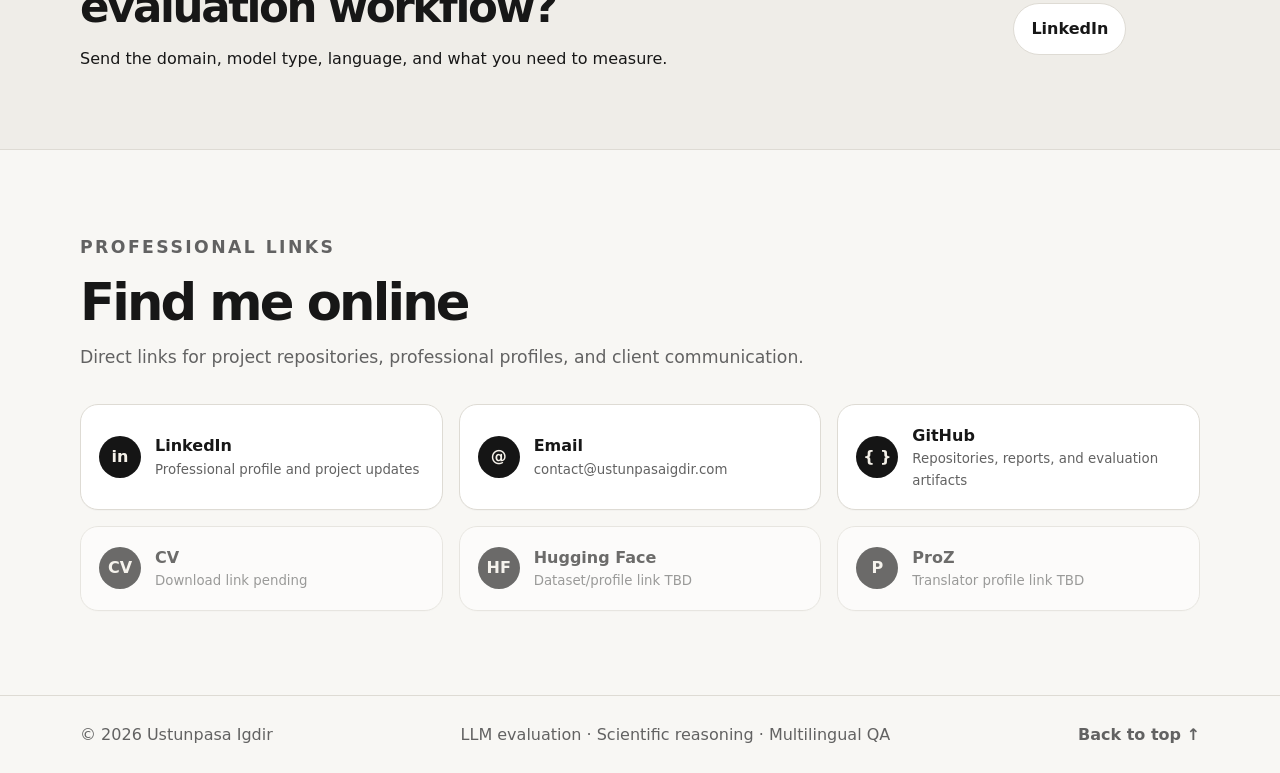
==== commit 400c874b: "Add files via upload" ====
--- a/index.html
+++ b/index.html
@@ -30,7 +30,6 @@
       <nav class="nav-menu" id="navMenu" aria-label="Main navigation">
         <a href="#work">Work</a>
         <a href="#clients">Clients</a>
-        <a href="#method">Method</a>
         <a href="#services">Services</a>
         <a href="#about">About</a>
         <a href="#links">Links</a>
@@ -106,74 +105,76 @@
           </p>
         </div>
 
-        <div class="featured-work">
+        <div class="featured-work single-feature">
           <article class="featured-card">
             <div class="card-meta">
-              <span class="status published">Published report</span>
-              <span>Quantum reasoning · Query-complexity QA</span>
-            </div>
-            <h3>Partial Quantum Search LLM Evaluation</h3>
+              <span class="status published">Two-stage pipeline</span>
+              <span>Scientific reasoning · LLM evaluation</span>
+            </div>
+            <h3>Partial Quantum Search LLM Evaluation Pipeline</h3>
             <p>
-              A controlled STEM benchmark testing whether LLMs can apply partial quantum search formulas under the
-              correct cost model. The evaluation reviewed 112 successful outputs, 58 reviewed failures, and 19 critical failures.
+              A local-first evaluation pipeline for testing whether language models can reason through Partial Quantum Search problems beyond plausible final answers.
             </p>
-            <div class="result-line">
-              <div><strong>120</strong><span>total runs</span></div>
-              <div><strong>112</strong><span>successful outputs</span></div>
-              <div><strong>19</strong><span>critical failures</span></div>
+            <p>
+              Stage 1 evaluates first-answer correctness. Stage 2 tests whether the same reasoning survives targeted follow-up pressure.
+            </p>
+            <div class="tag-row" aria-label="Project tags">
+              <span class="status planned">Scientific reasoning</span>
+              <span class="status planned">LLM evaluation</span>
+              <span class="status planned">Deterministic checks</span>
+              <span class="status planned">Human review</span>
+              <span class="status planned">Robustness testing</span>
+            </div>
+            <div class="pipeline-line">
+              Benchmark design → model responses → deterministic checks → human review → targeted follow-ups → evidence export/reporting
             </div>
             <div class="link-row">
-              <a href="partial-quantum-search-llm-evaluation/" class="inline-link">Project page</a>
-              <a href="partial-quantum-search-llm-evaluation/report.pdf" class="inline-link">Report PDF</a>
-              <a href="partial-quantum-search-llm-evaluation/evidence-log.md" class="inline-link">Evidence log</a>
-            </div>
-          </article>
-
-          <aside class="featured-note">
-            <p class="small-title">Core finding</p>
-            <p>
-              CORE FINDING
-
-The benchmark shows that formula recall does not guarantee correct quantum-computation reasoning. Several responses used the right equations while miscounting query cost, parallel search depth, or the Grover-search baseline.
-            </p>
-          </aside>
+              <a href="partial-quantum-search-llm-evaluation/stage-2-report.html" class="inline-link">View Stage 2 Results Page</a>
+              <span class="inline-link disabled" role="link" aria-disabled="true">Stage 1 report pending</span>
+              <span class="inline-link disabled" role="link" aria-disabled="true">Project evidence pending</span>
+            </div>
+          </article>
+
         </div>
 
         <div class="carousel-shell" aria-label="Project carousel">
           <div class="carousel-header">
-            <h3>Five-project pipeline</h3>
+            <h3>Five-step evaluation pipeline</h3>
             <div class="carousel-controls">
-              <button id="prevSlide" aria-label="Previous project">Previous</button>
-              <button id="nextSlide" aria-label="Next project">Next</button>
+              <button id="prevSlide" aria-label="Previous pipeline step">Previous</button>
+              <button id="nextSlide" aria-label="Next pipeline step">Next</button>
             </div>
           </div>
 
           <div class="carousel-track" id="projectCarousel">
             <article class="project-slide">
-              <span class="status published">Published</span>
-              <h4><a href="partial-quantum-search-llm-evaluation/">Partial Quantum Search LLM Evaluation</a></h4>
-              <p>STEM reasoning benchmark with gold answers, failure taxonomy, and human-reviewed evidence.</p>
-            </article>
-            <article class="project-slide">
-              <span class="status planned">Incoming</span>
-              <h4>Turkish Scientific Reasoning Benchmark</h4>
-              <p>Native Turkish STEM evaluation for terminology, notation, and reasoning fidelity.</p>
-            </article>
-            <article class="project-slide">
-              <span class="status planned">Incoming</span>
-              <h4>Trilingual Evaluation Data Packs</h4>
-              <p>Turkish-English-Spanish examples for ambiguity, hallucination, translation drift, and domain terms.</p>
-            </article>
-            <article class="project-slide">
-              <span class="status planned">Incoming</span>
-              <h4>Physics & Math Hallucination Stress Tests</h4>
-              <p>Constraint-sensitive prompts that expose invented assumptions and invalid derivations.</p>
-            </article>
-            <article class="project-slide">
-              <span class="status planned">Incoming</span>
-              <h4>LLM Evaluation Pipeline Tool</h4>
-              <p>Local workflow for model runs, trial control, review exports, and evidence-log generation.</p>
-            </article>
+              <span class="status published">01</span>
+              <h4>Benchmark Design</h4>
+              <p>Designed Partial Quantum Search scenarios to test scientific reasoning, assumption tracking, numerical consistency, and cost-model interpretation.</p>
+            </article>
+            <article class="project-slide">
+              <span class="status published">02</span>
+              <h4>Stage 1: One-Shot Evaluation</h4>
+              <p>Collected model answers to controlled PQS prompts and checked whether models produced correct reasoning, not only plausible final numbers.</p>
+            </article>
+            <article class="project-slide">
+              <span class="status published">03</span>
+              <h4>Deterministic Checks + Human Review</h4>
+              <p>Used deterministic extraction, numeric checks, concept checklists, and human review to classify answers into pass, numeric error, critical error, artifact, or unusable cases.</p>
+            </article>
+            <article class="project-slide">
+              <span class="status published">04</span>
+              <h4>Stage 2: Targeted Follow-Ups</h4>
+              <p>Generated follow-up prompts from Stage 1 outcomes: robustness checks for passes, numeric audits for arithmetic errors, and conceptual correction prompts for critical failures.</p>
+            </article>
+            <article class="project-slide">
+              <span class="status published">05</span>
+              <h4>Evidence Export + Portfolio Reporting</h4>
+              <p>Exported reviewed evidence, aggregate results, and report-ready artifacts for a transparent portfolio case study.</p>
+            </article>
+          </div>
+          <div class="carousel-footer">
+            <a href="partial-quantum-search-llm-evaluation/stage-2-report.html" class="inline-link">View Stage 2 Results Page</a>
           </div>
         </div>
       </div>
@@ -209,46 +210,6 @@
             <span>Private / platform work</span>
             <h3>LLM annotation clients</h3>
             <p>Human-review workflows for correctness, rubric labels, response quality, and failure-mode documentation.</p>
-          </article>
-        </div>
-      </div>
-    </section>
-
-    <section class="section" id="method">
-      <div class="wrap method-layout">
-        <div class="section-head sticky">
-          <p class="kicker">Method</p>
-          <h2>How the work is structured</h2>
-          <p>
-            The goal is not to collect isolated wrong answers. The goal is to identify repeatable failure mechanisms.
-          </p>
-        </div>
-
-        <div class="method-list">
-          <article>
-            <span class="step">1</span>
-            <h3>Define the failure target</h3>
-            <p>Choose the exact behavior to test: baseline drift, correction-term loss, parallel-cost confusion, translation drift, or hallucination.</p>
-          </article>
-          <article>
-            <span class="step">2</span>
-            <h3>Build controlled variants</h3>
-            <p>Keep the same structure while changing one assumption at a time. This makes the resulting failure interpretable.</p>
-          </article>
-          <article>
-            <span class="step">3</span>
-            <h3>Verify the gold answer</h3>
-            <p>Expected answers are checked before model responses are scored. Numeric values and required concepts are stored separately.</p>
-          </article>
-          <article>
-            <span class="step">4</span>
-            <h3>Label model behavior</h3>
-            <p>Conceptual, numeric, response-quality, and extraction errors are separated so the analysis does not overclaim.</p>
-          </article>
-          <article>
-            <span class="step">5</span>
-            <h3>Package evidence</h3>
-            <p>Outputs are converted into reports, evidence logs, README files, and dataset-ready formats.</p>
           </article>
         </div>
       </div>
@@ -369,13 +330,13 @@
               <small>Repositories, reports, and evaluation artifacts</small>
             </span>
           </a>
-          <a class="social-card social-card--cv" href="cv.pdf" target="_blank" rel="noopener noreferrer">
+          <span class="social-card social-card--cv social-card--disabled" role="link" aria-disabled="true">
             <span class="social-icon" aria-hidden="true">CV</span>
             <span>
               <strong>CV</strong>
-              <small>Download my professional CV</small>
-            </span>
-          </a>
+              <small>Download link pending</small>
+            </span>
+          </span>
 
           <span class="social-card social-card--huggingface social-card--disabled" role="link" aria-disabled="true">
             <span class="social-icon" aria-hidden="true">HF</span>
--- a/styles.css
+++ b/styles.css
@@ -1,836 +1,177 @@
-:root {
-  --bg: #f8f7f4;
-  --surface: #ffffff;
-  --surface-2: #efede8;
-  --text: #171717;
-  --muted: #626262;
-  --line: #dedbd4;
-  --dark: #151515;
-  --dark-2: #222222;
-  --dark-text: #f5f1e9;
-  --accent: #875a36;
-  --accent-2: #c7a17a;
-  --green: #526e55;
-  --blue: #526579;
-  --shadow: 0 22px 60px rgba(0,0,0,.08);
-  --radius: 18px;
-  --max: 1120px;
+:root{
+  --bg:#f8f7f4;
+  --surface:#ffffff;
+  --surface-2:#efede8;
+  --text:#171717;
+  --muted:#626262;
+  --line:#dedbd4;
+  --dark:#151515;
+  --dark-text:#f5f1e9;
+  --accent:#875a36;
+  --green:#526e55;
+  --blue:#315a78;
+  --shadow:0 22px 60px rgba(0,0,0,.08);
+  --radius:18px;
+  --max:1120px;
 }
 
-* { box-sizing: border-box; }
+*{box-sizing:border-box;}
+html{scroll-behavior:smooth;}
+body{
+  margin:0;
+  font-family:Inter,ui-sans-serif,system-ui,-apple-system,BlinkMacSystemFont,"Segoe UI",sans-serif;
+  background:var(--bg);
+  color:var(--text);
+  line-height:1.6;
+}
+a{color:inherit;}
+.wrap{width:min(var(--max),calc(100% - 40px));margin:0 auto;}
+.skip-link{position:absolute;top:-100px;left:16px;z-index:999;background:var(--text);color:#fff;padding:10px 14px;border-radius:999px;}
+.skip-link:focus{top:16px;}
+.sr-only{position:absolute;width:1px;height:1px;padding:0;margin:-1px;overflow:hidden;clip:rect(0,0,0,0);white-space:nowrap;border:0;}
 
-html { scroll-behavior: smooth; }
+.site-header{
+  position:sticky;
+  top:0;
+  z-index:20;
+  background:rgba(248,247,244,.92);
+  backdrop-filter:blur(14px);
+  border-bottom:1px solid var(--line);
+}
+.nav-wrap{min-height:72px;display:flex;align-items:center;justify-content:space-between;gap:22px;}
+.brand{display:inline-flex;align-items:center;gap:12px;text-decoration:none;font-weight:850;letter-spacing:-.02em;}
+.brand-mark{display:grid;place-items:center;width:38px;height:38px;border-radius:50%;background:var(--text);color:var(--bg);font-size:.86rem;}
+.brand-name{font-size:1rem;}
+.nav-menu{display:flex;align-items:center;gap:20px;}
+.nav-menu a{text-decoration:none;color:var(--muted);font-weight:750;font-size:.94rem;}
+.nav-menu a:hover{color:var(--text);}
+.nav-contact{padding:9px 13px;border:1px solid var(--line);border-radius:999px;background:var(--surface);color:var(--text)!important;}
+.nav-toggle{display:none;background:transparent;border:0;padding:8px;cursor:pointer;}
+.nav-toggle span:not(.sr-only){display:block;width:24px;height:2px;background:var(--text);margin:5px 0;border-radius:2px;}
 
-body {
-  margin: 0;
-  font-family: Inter, ui-sans-serif, system-ui, -apple-system, BlinkMacSystemFont, "Segoe UI", sans-serif;
-  background: var(--bg);
-  color: var(--text);
-  line-height: 1.6;
+.hero{padding:92px 0 76px;}
+.hero-grid{display:grid;grid-template-columns:1.15fr .85fr;gap:48px;align-items:center;}
+.kicker{margin:0 0 14px;color:var(--accent);text-transform:uppercase;font-size:.76rem;letter-spacing:.14em;font-weight:850;}
+h1,h2,h3,h4,p{margin-top:0;}
+h1{max-width:900px;font-size:clamp(2.65rem,6.6vw,5.25rem);line-height:.96;letter-spacing:-.06em;margin-bottom:22px;}
+h2{font-size:clamp(2rem,4vw,3.55rem);line-height:1.02;letter-spacing:-.055em;margin-bottom:16px;}
+h3{font-size:1.35rem;line-height:1.16;letter-spacing:-.03em;}
+h4{font-size:1.15rem;line-height:1.18;letter-spacing:-.03em;margin-bottom:8px;}
+.lead,.section-head p,.about-text p,.note{color:var(--muted);font-size:1.08rem;}
+.lead{max-width:760px;font-size:1.18rem;}
+
+.profile-card,.featured-card,.featured-note,.project-slide,.client-list article,.method-list article,.social-card{
+  background:var(--surface);
+  border:1px solid var(--line);
+  border-radius:var(--radius);
+  box-shadow:0 1px 0 rgba(0,0,0,.02);
+}
+.profile-card{padding:28px;box-shadow:var(--shadow);}
+.profile-card dl,.facts{margin:0;}
+.profile-card div,.facts div{display:grid;grid-template-columns:120px 1fr;gap:16px;border-top:1px solid var(--line);padding:14px 0;}
+.profile-card div:first-child,.facts div:first-child{border-top:0;padding-top:0;}
+dt{font-weight:850;color:var(--text);}
+dd{margin:0;color:var(--muted);}
+.pin-banner{white-space:nowrap;}
+
+.proof-strip{background:var(--dark);color:var(--dark-text);}
+.proof-grid{display:grid;grid-template-columns:repeat(4,1fr);gap:1px;}
+.proof-grid div{padding:22px 18px;border-left:1px solid rgba(245,241,233,.12);}
+.proof-grid div:first-child{border-left:0;}
+.proof-grid span{display:block;color:rgba(245,241,233,.55);font-size:.78rem;margin-bottom:6px;}
+.proof-grid strong{font-size:1rem;}
+
+.section{padding:84px 0;}
+.muted{background:var(--surface-2);border-block:1px solid var(--line);}
+.dark{background:var(--dark);color:var(--dark-text);}
+.dark .section-head p,.dark p{color:rgba(245,241,233,.74);}
+.section-head{max-width:820px;margin-bottom:32px;}
+.section-head.narrow{max-width:760px;}
+
+.featured-work{display:grid;grid-template-columns:minmax(0,1.35fr) minmax(280px,.65fr);gap:20px;align-items:start;}
+.featured-work.single-feature{grid-template-columns:1fr;}
+.featured-card,.featured-note{padding:26px;}
+.card-meta{display:flex;flex-wrap:wrap;align-items:center;gap:10px;margin-bottom:14px;color:var(--muted);font-size:.88rem;font-weight:700;}
+.status{display:inline-flex;align-items:center;border-radius:999px;padding:4px 10px;text-transform:uppercase;letter-spacing:.08em;font-size:.68rem;font-weight:850;}
+.status.published{background:#dfe8df;color:#2e5632;}
+.status.planned{background:#eadfce;color:#744b2f;}
+.result-line{display:grid;grid-template-columns:repeat(3,1fr);gap:12px;margin:24px 0;}
+.result-line div{border-top:1px solid var(--line);padding-top:12px;}
+.result-line strong{display:block;font-size:2rem;line-height:1;letter-spacing:-.05em;}
+.result-line span{display:block;color:var(--muted);font-size:.82rem;margin-top:4px;}
+.tag-row{display:flex;flex-wrap:wrap;gap:8px;margin:20px 0;}
+.pipeline-line{border-top:1px solid var(--line);border-bottom:1px solid var(--line);padding:14px 0;margin:22px 0;color:var(--muted);font-weight:750;}
+.link-row{display:flex;flex-wrap:wrap;gap:12px;margin-top:12px;}
+.inline-link{display:inline-flex;align-items:center;min-height:38px;padding:8px 13px;border:1px solid var(--line);border-radius:999px;background:var(--surface);text-decoration:none;font-weight:800;color:var(--accent);}
+.inline-link:hover{border-color:var(--accent);}
+.inline-link.disabled{color:var(--muted);background:var(--surface-2);cursor:not-allowed;}
+.small-title{color:var(--accent);text-transform:uppercase;letter-spacing:.12em;font-size:.76rem;font-weight:850;margin-bottom:10px;}
+
+.carousel-shell{margin-top:28px;border:1px solid var(--line);border-radius:var(--radius);background:var(--surface);overflow:hidden;}
+.carousel-header{display:flex;align-items:center;justify-content:space-between;gap:20px;padding:18px 20px;border-bottom:1px solid var(--line);}
+.carousel-header h3{margin:0;}
+.carousel-controls{display:flex;gap:8px;}
+.carousel-controls button{border:1px solid var(--line);background:var(--surface-2);border-radius:999px;padding:8px 12px;font-weight:800;cursor:pointer;}
+.carousel-track{--carousel-gap:16px;display:flex;gap:var(--carousel-gap);overflow-x:auto;scroll-snap-type:x mandatory;padding:20px;scrollbar-width:thin;}
+.project-slide{flex:0 0 calc((100% - (3 * var(--carousel-gap))) / 4);scroll-snap-align:start;padding:22px;}
+.project-slide a{text-decoration:none;border-bottom:1px solid currentColor;}
+.carousel-footer{padding:0 20px 20px;display:flex;justify-content:flex-start;}
+
+.client-list,.services-grid,.social-grid{display:grid;grid-template-columns:repeat(4,1fr);gap:16px;}
+.client-list article,.services-grid article{padding:22px;}
+.client-list span{display:block;color:var(--accent);font-weight:850;text-transform:uppercase;letter-spacing:.1em;font-size:.72rem;margin-bottom:8px;}
+.services-grid{grid-template-columns:repeat(3,1fr);}
+.services-grid article{border:1px solid rgba(245,241,233,.16);border-radius:var(--radius);background:rgba(255,255,255,.05);}
+
+.method-layout,.about-layout{display:grid;grid-template-columns:.8fr 1.2fr;gap:52px;align-items:start;}
+.sticky{position:sticky;top:104px;}
+.method-list{display:grid;gap:14px;}
+.method-list article{padding:22px;position:relative;}
+.step{display:inline-grid;place-items:center;width:32px;height:32px;border-radius:50%;background:var(--text);color:var(--bg);font-weight:850;margin-bottom:12px;}
+.about-text{font-size:1.02rem;}
+.facts{margin-top:22px;border-top:1px solid var(--line);padding-top:10px;}
+
+.contact-panel{padding:62px 0;background:var(--surface-2);border-block:1px solid var(--line);}
+.contact-inner{display:flex;align-items:center;justify-content:space-between;gap:28px;}
+.contact-inner h2{font-size:clamp(1.8rem,3.4vw,3rem);}
+.contact-buttons{display:flex;flex-wrap:wrap;gap:12px;}
+.button{display:inline-flex;min-height:46px;align-items:center;justify-content:center;padding:12px 17px;border-radius:999px;text-decoration:none;font-weight:850;border:1px solid transparent;}
+.button.primary{background:var(--text);color:var(--bg);}
+.button.secondary{background:var(--surface);border-color:var(--line);}
+
+.social-grid{grid-template-columns:repeat(3,1fr);}
+.social-card{display:flex;align-items:center;gap:14px;padding:18px;text-decoration:none;}
+.social-card small{display:block;color:var(--muted);}
+.social-icon{display:grid;place-items:center;width:42px;height:42px;border-radius:50%;background:var(--dark);color:var(--dark-text);font-weight:850;flex:0 0 auto;}
+.social-card--disabled{opacity:.62;}
+
+.site-footer{border-top:1px solid var(--line);padding:26px 0;}
+.footer-wrap{display:flex;justify-content:space-between;color:var(--muted);gap:20px;}
+.footer-wrap p{margin:0;}
+.footer-wrap a{text-decoration:none;font-weight:850;}
+
+@media (max-width:960px){
+  .hero-grid,.featured-work,.method-layout,.about-layout{grid-template-columns:1fr;}
+  .project-slide{flex-basis:calc((100% - var(--carousel-gap)) / 2);}
+  .client-list,.services-grid,.social-grid{grid-template-columns:repeat(2,1fr);}
+  .proof-grid{grid-template-columns:repeat(2,1fr);}
+  .sticky{position:static;}
 }
 
-a { color: inherit; }
-
-.wrap {
-  width: min(var(--max), calc(100% - 40px));
-  margin: 0 auto;
+@media (max-width:760px){
+  .nav-toggle{display:block;}
+  .nav-wrap{align-items:center;flex-wrap:wrap;}
+  .nav-menu{display:none;width:100%;flex-direction:column;align-items:flex-start;gap:12px;padding:0 0 18px;}
+  .nav-menu.is-open{display:flex;}
+  .nav-contact{margin-top:4px;}
+  .project-slide{flex-basis:100%;}
+  .profile-card div,.facts div{grid-template-columns:1fr;gap:4px;}
+  .result-line{grid-template-columns:1fr;}
 }
 
-.skip-link {
-  position: absolute;
-  top: -100px;
-  left: 16px;
-  z-index: 999;
-  background: var(--text);
-  color: white;
-  padding: 10px 14px;
-  border-radius: 999px;
+@media (max-width:620px){
+  .wrap{width:min(100% - 28px,var(--max));}
+  .hero,.section{padding:58px 0;}
+  .proof-grid,.client-list,.services-grid,.social-grid{grid-template-columns:1fr;}
+  .contact-inner,.footer-wrap{flex-direction:column;align-items:flex-start;}
 }
-
-.skip-link:focus { top: 16px; }
-
-.sr-only {
-  position: absolute;
-  width: 1px;
-  height: 1px;
-  overflow: hidden;
-  clip: rect(0 0 0 0);
-}
-
-.site-header {
-  position: sticky;
-  top: 0;
-  z-index: 20;
-  background: rgba(248,247,244,.92);
-  backdrop-filter: blur(14px);
-  border-bottom: 1px solid var(--line);
-}
-
-.nav-wrap {
-  height: 72px;
-  display: flex;
-  align-items: center;
-  justify-content: space-between;
-}
-
-.brand {
-  display: inline-flex;
-  align-items: center;
-  gap: 12px;
-  text-decoration: none;
-  font-weight: 750;
-}
-
-.brand-mark {
-  display: grid;
-  place-items: center;
-  width: 38px;
-  height: 38px;
-  border-radius: 12px;
-  background: var(--text);
-  color: var(--bg);
-  font-weight: 850;
-  letter-spacing: -.04em;
-}
-
-.brand-name {
-  letter-spacing: -.02em;
-}
-
-.nav-menu {
-  display: flex;
-  align-items: center;
-  gap: 22px;
-}
-
-.nav-menu a {
-  color: var(--muted);
-  text-decoration: none;
-  font-size: .94rem;
-  font-weight: 650;
-}
-
-.nav-menu a:hover { color: var(--text); }
-
-.nav-contact {
-  padding: 9px 13px;
-  border: 1px solid var(--line);
-  border-radius: 999px;
-  color: var(--text) !important;
-  background: var(--surface);
-}
-
-.nav-toggle {
-  display: none;
-  width: 42px;
-  height: 40px;
-  border: 1px solid var(--line);
-  background: var(--surface);
-  border-radius: 12px;
-}
-
-.nav-toggle span:not(.sr-only) {
-  display: block;
-  width: 18px;
-  height: 2px;
-  background: var(--text);
-  margin: 4px auto;
-}
-
-.hero {
-  padding: 96px 0 76px;
-}
-
-.hero-grid {
-  display: grid;
-  grid-template-columns: 1.25fr .75fr;
-  gap: 56px;
-  align-items: center;
-}
-
-.kicker {
-  margin: 0 0 14px;
-  color: var(--accent);
-  text-transform: uppercase;
-  font-size: .76rem;
-  letter-spacing: .14em;
-  font-weight: 850;
-}
-
-h1, h2, h3, h4, p { margin-top: 0; }
-
-h1 {
-  max-width: 900px;
-  font-size: clamp(2.75rem, 7vw, 5.7rem);
-  line-height: .96;
-  letter-spacing: -.065em;
-  margin-bottom: 22px;
-}
-
-h2 {
-  font-size: clamp(2rem, 4vw, 3.7rem);
-  line-height: 1.02;
-  letter-spacing: -.055em;
-  margin-bottom: 16px;
-}
-
-h3 {
-  font-size: 1.35rem;
-  line-height: 1.18;
-  letter-spacing: -.035em;
-  margin-bottom: 10px;
-}
-
-h4 {
-  font-size: 1.25rem;
-  letter-spacing: -.03em;
-  margin-bottom: 10px;
-}
-
-.lead {
-  max-width: 760px;
-  color: var(--muted);
-  font-size: 1.19rem;
-}
-
-.hero-actions,
-.link-row,
-.contact-buttons {
-  display: flex;
-  flex-wrap: wrap;
-  gap: 12px;
-}
-
-.hero-actions { margin-top: 32px; }
-
-.button {
-  display: inline-flex;
-  align-items: center;
-  justify-content: center;
-  min-height: 46px;
-  padding: 12px 17px;
-  border-radius: 999px;
-  text-decoration: none;
-  font-weight: 750;
-  border: 1px solid transparent;
-}
-
-.button.primary {
-  background: var(--text);
-  color: var(--bg);
-}
-
-.button.secondary {
-  background: var(--surface);
-  border-color: var(--line);
-}
-
-.profile-card {
-  background: var(--surface);
-  border: 1px solid var(--line);
-  border-radius: 24px;
-  padding: 28px;
-  box-shadow: var(--shadow);
-}
-
-.profile-card dl,
-.facts {
-  margin: 0;
-  display: grid;
-  gap: 18px;
-}
-
-.profile-card div,
-.facts div {
-  border-top: 1px solid var(--line);
-  padding-top: 14px;
-}
-
-.profile-card div:first-child { border-top: 0; padding-top: 0; }
-
-dt {
-  color: var(--muted);
-  font-size: .84rem;
-  font-weight: 750;
-  margin-bottom: 3px;
-}
-
-dd {
-  margin: 0;
-  font-weight: 650;
-}
-
-.proof-strip {
-  background: var(--surface-2);
-  border-block: 1px solid var(--line);
-}
-
-.proof-grid {
-  display: grid;
-  grid-template-columns: repeat(4, 1fr);
-}
-
-.proof-grid div {
-  padding: 22px 20px;
-  border-right: 1px solid var(--line);
-}
-
-.proof-grid div:last-child { border-right: 0; }
-
-.proof-grid span {
-  color: var(--accent);
-  font-size: .8rem;
-  font-weight: 850;
-}
-
-.proof-grid strong {
-  display: block;
-  margin-top: 4px;
-  line-height: 1.25;
-}
-
-.section {
-  padding: 88px 0;
-}
-
-.section-head {
-  max-width: 820px;
-  margin-bottom: 34px;
-}
-
-.section-head p {
-  color: var(--muted);
-  font-size: 1.08rem;
-}
-
-.narrow { max-width: 760px; }
-
-.featured-work {
-  display: grid;
-  grid-template-columns: 1fr 360px;
-  gap: 22px;
-  align-items: stretch;
-  margin-bottom: 24px;
-}
-
-.featured-card,
-.featured-note,
-.project-slide,
-.client-list article,
-.method-list article,
-.services-grid article {
-  background: var(--surface);
-  border: 1px solid var(--line);
-  border-radius: var(--radius);
-  padding: 24px;
-}
-
-.featured-card {
-  padding: 30px;
-  box-shadow: var(--shadow);
-}
-
-.card-meta {
-  display: flex;
-  flex-wrap: wrap;
-  gap: 10px;
-  color: var(--muted);
-  font-size: .88rem;
-  margin-bottom: 16px;
-}
-
-.status {
-  display: inline-flex;
-  align-items: center;
-  width: fit-content;
-  border-radius: 999px;
-  padding: 5px 9px;
-  font-size: .72rem;
-  text-transform: uppercase;
-  letter-spacing: .06em;
-  font-weight: 850;
-}
-
-.status.published {
-  background: #dfe8df;
-  color: #2e5632;
-}
-
-.status.planned {
-  background: #eadfce;
-  color: #744b2f;
-}
-
-.featured-card p,
-.featured-note p,
-.project-slide p,
-.client-list p,
-.method-list p,
-.services-grid p,
-.about-text p,
-.contact-inner p {
-  color: var(--muted);
-}
-
-.result-line {
-  display: grid;
-  grid-template-columns: repeat(3, 1fr);
-  gap: 10px;
-  margin: 26px 0;
-}
-
-.result-line div {
-  background: var(--surface-2);
-  border-radius: 14px;
-  padding: 16px;
-}
-
-.result-line strong {
-  display: block;
-  font-size: 2rem;
-  letter-spacing: -.05em;
-  line-height: 1;
-}
-
-.result-line span {
-  color: var(--muted);
-  font-size: .86rem;
-}
-
-.inline-link {
-  color: var(--accent);
-  font-weight: 800;
-  text-decoration: none;
-  border-bottom: 1px solid currentColor;
-}
-
-.featured-note {
-  background: var(--dark);
-  color: var(--dark-text);
-  display: block;
-}
-
-.featured-note p {
-  color: rgba(245,241,233,.76);
-  font-size: 1.05rem;
-}
-
-.small-title {
-  color: var(--accent-2) !important;
-  text-transform: uppercase;
-  letter-spacing: .12em;
-  font-size: .78rem !important;
-  font-weight: 850;
-}
-
-.carousel-shell {
-  background: var(--surface);
-  border: 1px solid var(--line);
-  border-radius: 24px;
-  padding: 20px;
-}
-
-.carousel-header {
-  display: flex;
-  justify-content: space-between;
-  gap: 18px;
-  align-items: center;
-  margin-bottom: 16px;
-}
-
-.carousel-header h3 { margin: 0; }
-
-.carousel-controls {
-  display: flex;
-  gap: 8px;
-}
-
-.carousel-controls button {
-  border: 1px solid var(--line);
-  background: var(--bg);
-  border-radius: 999px;
-  min-height: 38px;
-  padding: 8px 12px;
-  font-weight: 750;
-  cursor: pointer;
-}
-
-.carousel-track {
-  display: grid;
-  grid-auto-flow: column;
-  grid-auto-columns: minmax(280px, 32%);
-  gap: 14px;
-  overflow-x: auto;
-  scroll-snap-type: inline mandatory;
-  scrollbar-width: none;
-  padding-bottom: 4px;
-}
-
-.carousel-track::-webkit-scrollbar { display: none; }
-
-.project-slide {
-  scroll-snap-align: start;
-  min-height: 220px;
-}
-
-.project-slide h4 { margin-top: 18px; }
-
-.muted {
-  background: var(--surface-2);
-  border-block: 1px solid var(--line);
-}
-
-.client-list {
-  display: grid;
-  grid-template-columns: repeat(4, 1fr);
-  gap: 16px;
-}
-
-.client-list span {
-  display: inline-block;
-  color: var(--accent);
-  text-transform: uppercase;
-  font-size: .72rem;
-  letter-spacing: .1em;
-  font-weight: 850;
-  margin-bottom: 18px;
-}
-
-.method-layout {
-  display: grid;
-  grid-template-columns: .8fr 1.2fr;
-  gap: 52px;
-  align-items: start;
-}
-
-.sticky {
-  position: sticky;
-  top: 108px;
-}
-
-.method-list {
-  display: grid;
-  gap: 14px;
-}
-
-.method-list article {
-  display: grid;
-  grid-template-columns: 52px 1fr;
-  column-gap: 16px;
-}
-
-.method-list article .step {
-  grid-row: span 2;
-  width: 44px;
-  height: 44px;
-  display: grid;
-  place-items: center;
-  border-radius: 14px;
-  background: var(--surface-2);
-  color: var(--accent);
-  font-weight: 900;
-}
-
-.dark {
-  background: var(--dark);
-  color: var(--dark-text);
-}
-
-.dark .kicker { color: var(--accent-2); }
-
-.services-grid {
-  display: grid;
-  grid-template-columns: repeat(3, 1fr);
-  gap: 16px;
-}
-
-.services-grid article {
-  background: var(--dark-2);
-  border-color: rgba(245,241,233,.14);
-}
-
-.services-grid article p {
-  color: rgba(245,241,233,.68);
-}
-
-.about-layout {
-  display: grid;
-  grid-template-columns: .9fr 1.1fr;
-  gap: 52px;
-}
-
-.facts {
-  margin-top: 28px;
-}
-
-.facts div {
-  display: grid;
-  grid-template-columns: 120px 1fr;
-  gap: 16px;
-}
-
-.contact-panel {
-  padding: 40px 0 88px;
-}
-
-.contact-inner {
-  background: var(--surface);
-  border: 1px solid var(--line);
-  border-radius: 24px;
-  padding: 30px;
-  box-shadow: var(--shadow);
-  display: flex;
-  justify-content: space-between;
-  gap: 28px;
-  align-items: center;
-}
-
-.contact-inner h2 {
-  font-size: clamp(2rem, 3.8vw, 3.2rem);
-}
-
-.site-footer {
-  border-top: 1px solid var(--line);
-  padding: 26px 0;
-}
-
-.footer-wrap {
-  display: flex;
-  justify-content: space-between;
-  gap: 20px;
-  color: var(--muted);
-  font-size: .92rem;
-}
-
-.footer-wrap p { margin: 0; }
-
-.footer-wrap a {
-  text-decoration: none;
-  font-weight: 750;
-}
-
-@media (max-width: 920px) {
-  .nav-toggle { display: block; }
-
-  .nav-menu {
-    position: absolute;
-    top: 72px;
-    left: 20px;
-    right: 20px;
-    display: none;
-    flex-direction: column;
-    align-items: stretch;
-    gap: 0;
-    background: var(--surface);
-    border: 1px solid var(--line);
-    border-radius: 18px;
-    padding: 12px;
-    box-shadow: var(--shadow);
-  }
-
-  .nav-menu.open { display: flex; }
-
-  .nav-menu a { padding: 12px; }
-
-  .hero-grid,
-  .featured-work,
-  .method-layout,
-  .about-layout {
-    grid-template-columns: 1fr;
-  }
-
-  .sticky { position: static; }
-
-  .proof-grid,
-  .client-list,
-  .services-grid {
-    grid-template-columns: repeat(2, 1fr);
-  }
-
-  .carousel-track {
-    grid-auto-columns: minmax(280px, 48%);
-  }
-}
-
-@media (max-width: 640px) {
-  .wrap { width: min(100% - 28px, var(--max)); }
-
-  .hero { padding: 72px 0 54px; }
-
-  .section { padding: 62px 0; }
-
-  .proof-grid,
-  .client-list,
-  .services-grid,
-  .result-line {
-    grid-template-columns: 1fr;
-  }
-
-  .proof-grid div { border-right: 0; border-bottom: 1px solid var(--line); }
-  .proof-grid div:last-child { border-bottom: 0; }
-
-  .carousel-header,
-  .contact-inner,
-  .footer-wrap {
-    flex-direction: column;
-    align-items: flex-start;
-  }
-
-  .carousel-track {
-    grid-auto-columns: 88%;
-  }
-
-  .method-list article {
-    grid-template-columns: 1fr;
-  }
-
-  .method-list article .step {
-    margin-bottom: 12px;
-  }
-
-  .facts div {
-    grid-template-columns: 1fr;
-    gap: 2px;
-  }
-}
-
-
-/* Professional link banners */
-.social-section {
-  padding-top: 0;
-}
-
-.social-grid {
-  display: grid;
-  grid-template-columns: repeat(3, 1fr);
-  gap: 16px;
-}
-
-.social-card {
-  min-height: 112px;
-  display: flex;
-  align-items: center;
-  gap: 16px;
-  padding: 20px;
-  border-radius: var(--radius);
-  border: 1px solid var(--line);
-  background: var(--surface);
-  text-decoration: none;
-  box-shadow: 0 14px 36px rgba(0,0,0,.045);
-  transition: transform .18s ease, box-shadow .18s ease, border-color .18s ease;
-}
-
-.social-card:hover {
-  transform: translateY(-2px);
-  box-shadow: 0 20px 46px rgba(0,0,0,.08);
-  border-color: rgba(135,90,54,.36);
-}
-
-.social-icon {
-  width: 48px;
-  height: 48px;
-  display: grid;
-  place-items: center;
-  border-radius: 15px;
-  background: var(--surface-2);
-  color: var(--text);
-  font-weight: 900;
-  letter-spacing: -.03em;
-  flex: 0 0 auto;
-}
-
-.social-card strong {
-  display: block;
-  font-size: 1.05rem;
-  letter-spacing: -.02em;
-  margin-bottom: 2px;
-}
-
-.social-card small {
-  display: block;
-  color: var(--muted);
-  line-height: 1.35;
-}
-
-.social-card--linkedin .social-icon {
-  background: #e6eef8;
-  color: #174c80;
-}
-
-.social-card--email .social-icon {
-  background: #efe4d7;
-  color: #7c4d2c;
-}
-
-.social-card--github .social-icon {
-  background: #e9e9e9;
-  color: #1b1b1b;
-}
-
-.social-card--whatsapp .social-icon {
-  background: #dff2e5;
-  color: #1f7a3b;
-}
-
-.social-card--huggingface .social-icon {
-  background: #fff0c6;
-  color: #7a5600;
-}
-
-.social-card--proz .social-icon {
-  background: #e8f0f0;
-  color: #345b5f;
-}
-
-.social-card--disabled {
-  opacity: .72;
-  cursor: not-allowed;
-}
-
-.social-card--disabled:hover {
-  transform: none;
-  box-shadow: 0 14px 36px rgba(0,0,0,.045);
-  border-color: var(--line);
-}
-
-@media (max-width: 920px) {
-  .social-grid {
-    grid-template-columns: repeat(2, 1fr);
-  }
-}
-
-@media (max-width: 640px) {
-  .social-grid {
-    grid-template-columns: 1fr;
-  }
-}
-
-
-/* Final requested revisions */
-.pin-banner {
-  display: inline-flex;
-  align-items: center;
-  gap: 6px;
-  width: fit-content;
-  padding: 6px 10px;
-  border-radius: 999px;
-  background: #efe4d7;
-  color: #7c4d2c;
-  font-weight: 800;
-  font-size: 0.92rem;
-}
-
-.social-card--cv .social-icon {
-  background: #eee6ff;
-  color: #4f368a;
-}
-
-.project-slide h4 a {
-  color: inherit;
-  text-decoration: none;
-  border-bottom: 1px solid currentColor;
-}
-
-.project-slide h4 a:hover {
-  color: var(--accent);
-}
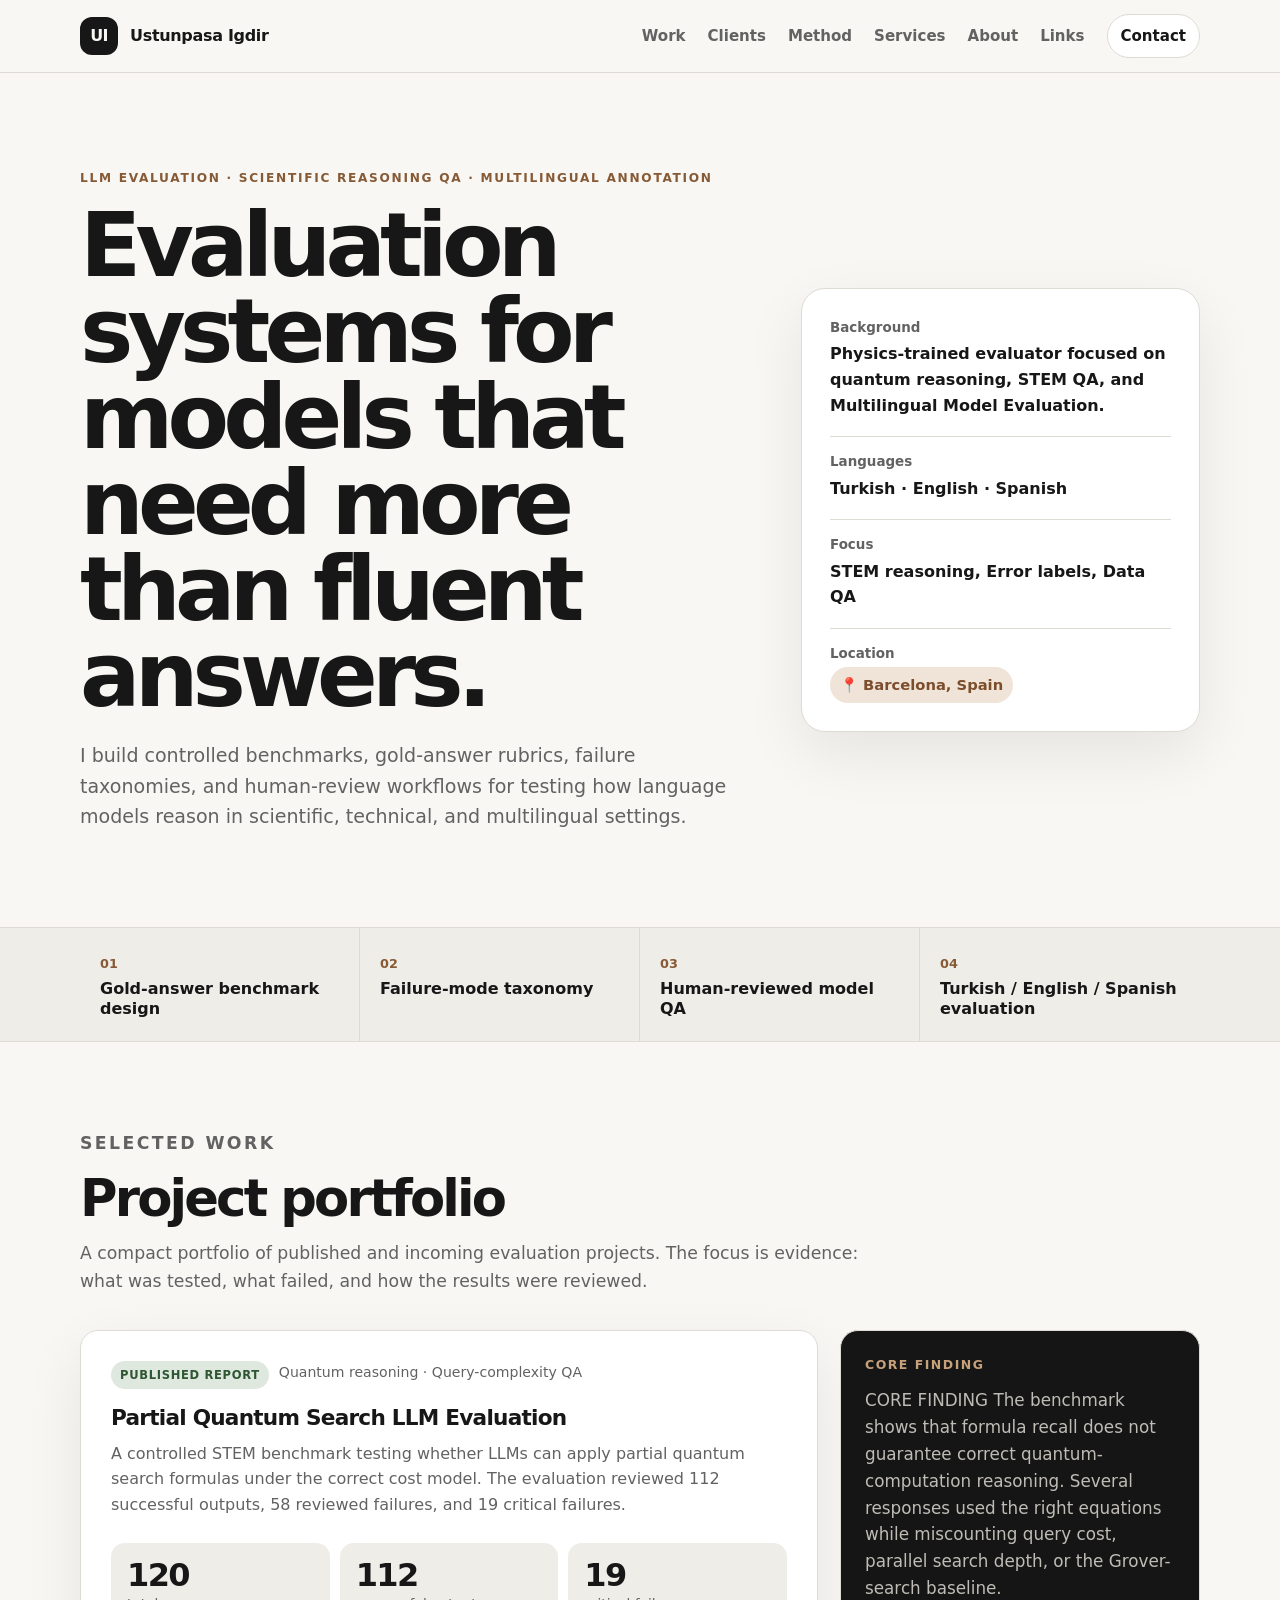
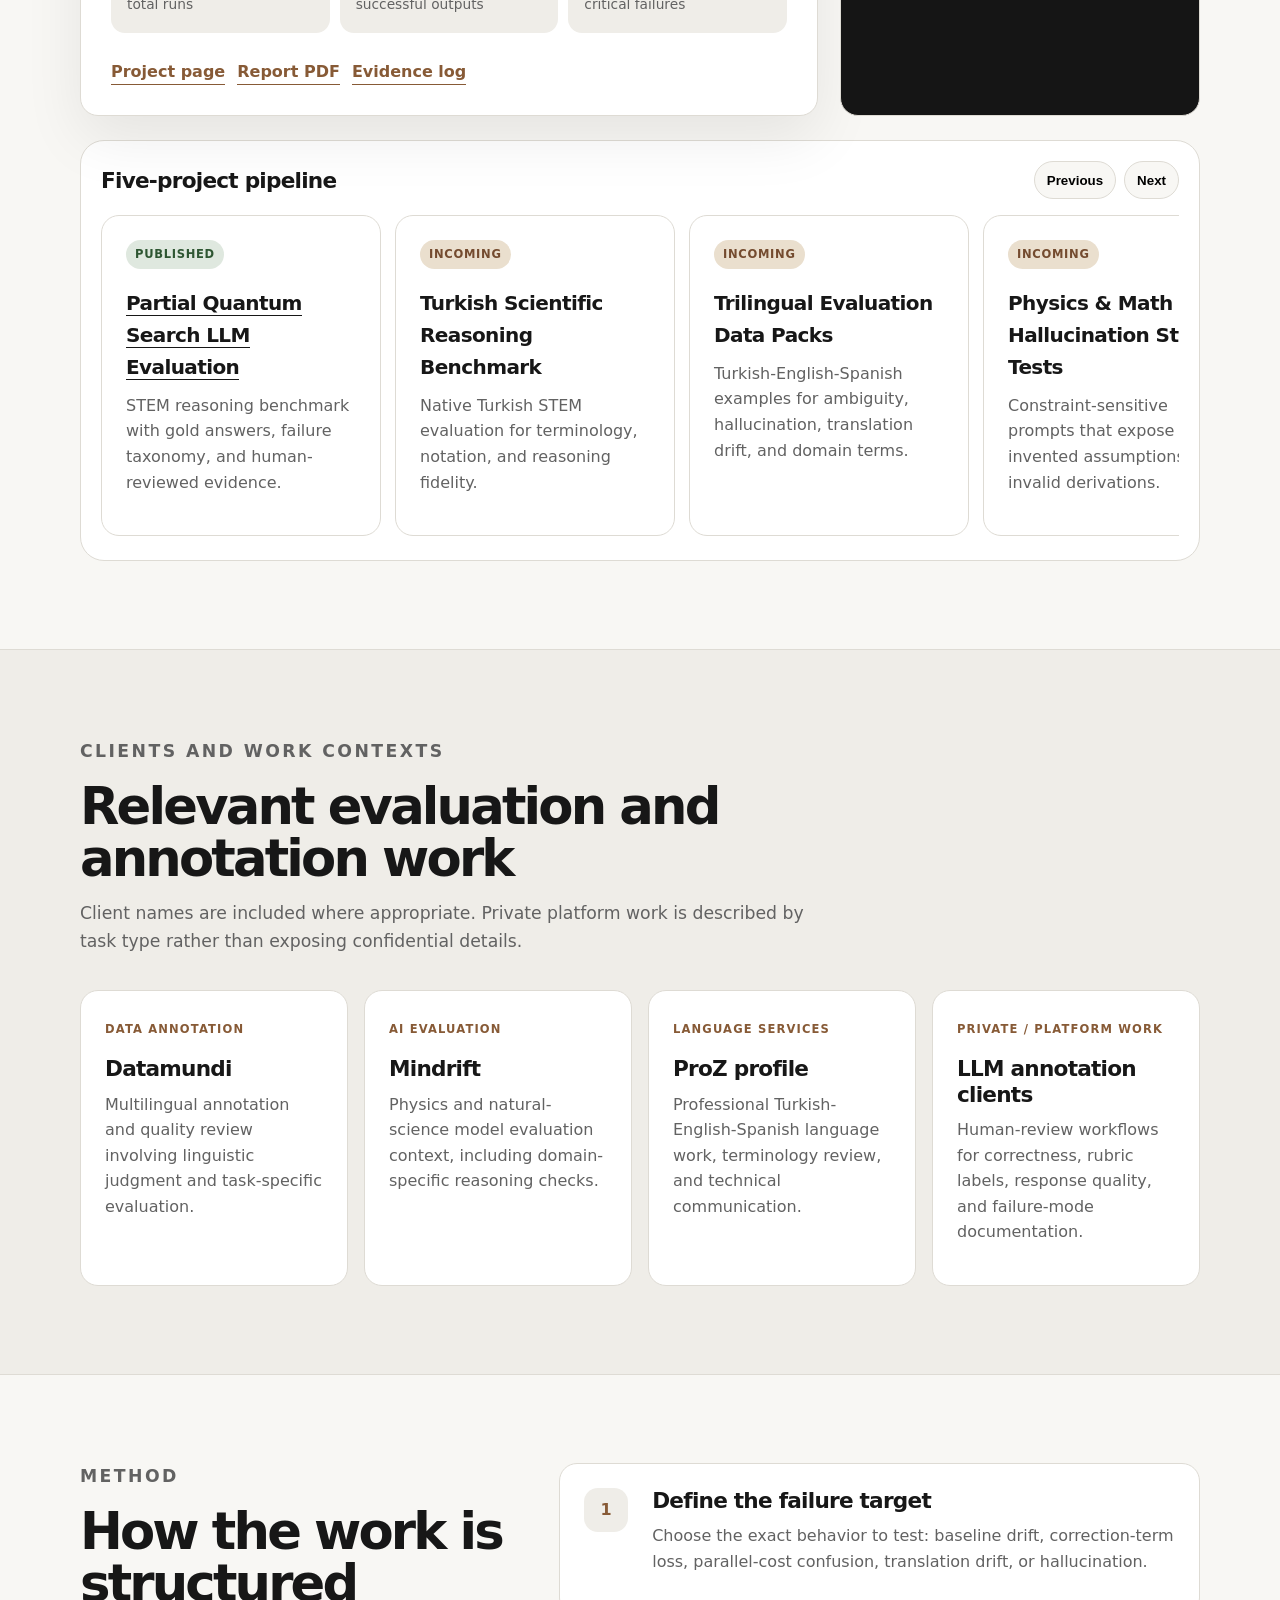
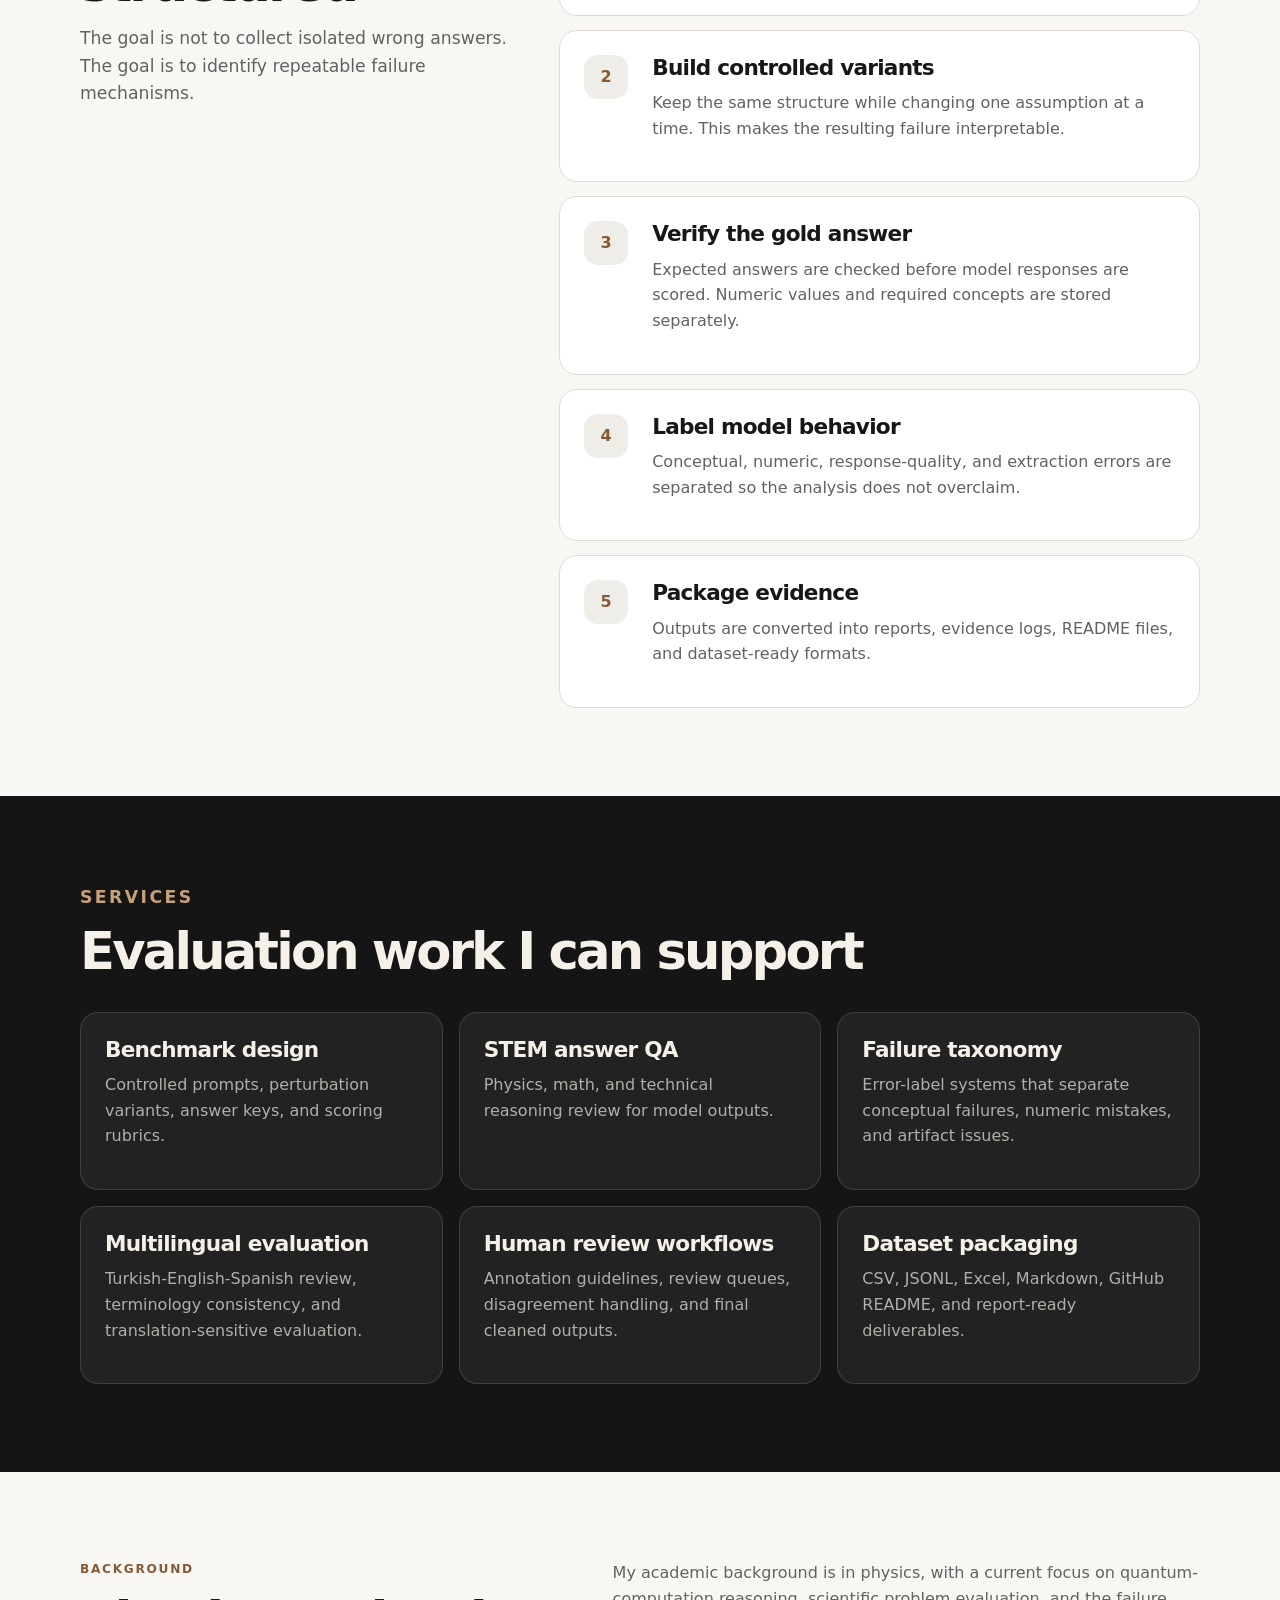
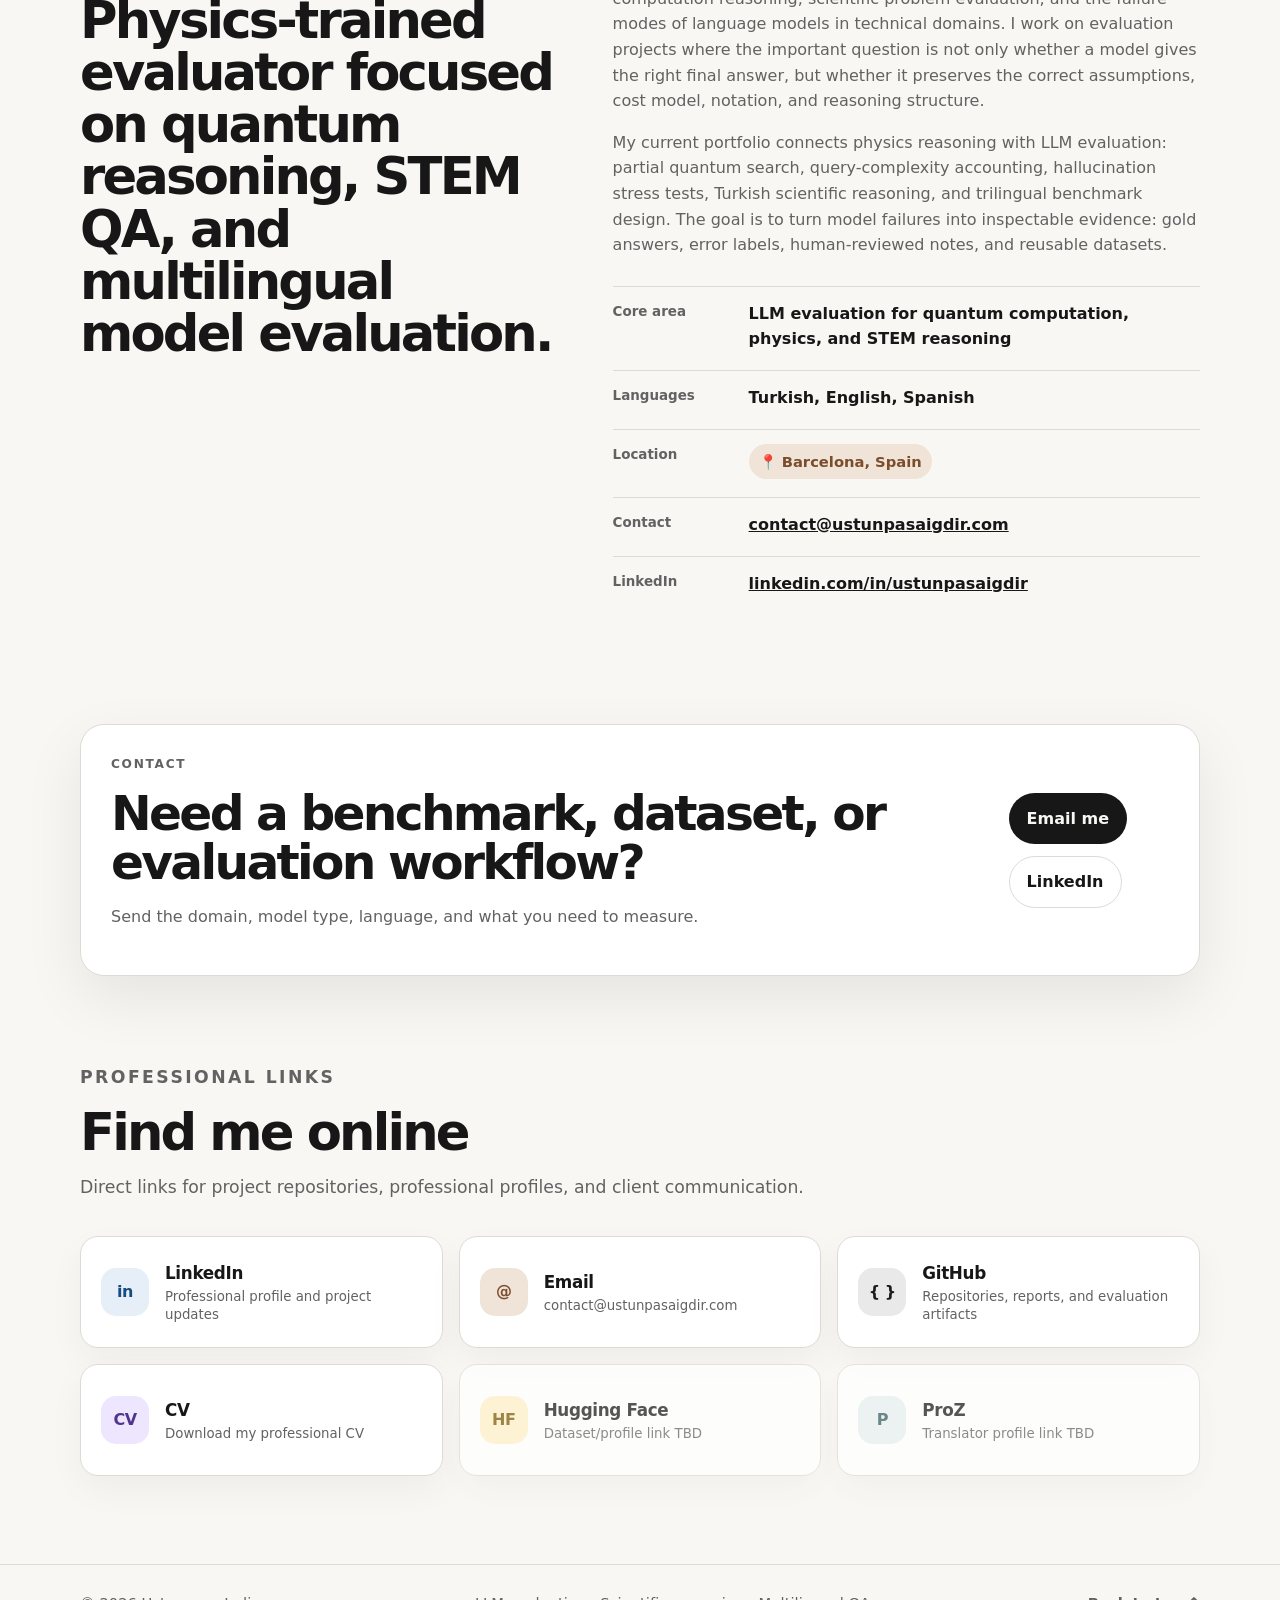
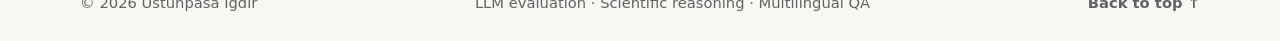
==== commit 9c25a71d: "Revert "Add files via upload" This reverts commit 400c874b1bef17333635fd40de5b3a1abb7697e3." ====
--- a/index.html
+++ b/index.html
@@ -30,6 +30,7 @@
       <nav class="nav-menu" id="navMenu" aria-label="Main navigation">
         <a href="#work">Work</a>
         <a href="#clients">Clients</a>
+        <a href="#method">Method</a>
         <a href="#services">Services</a>
         <a href="#about">About</a>
         <a href="#links">Links</a>
@@ -105,76 +106,74 @@
           </p>
         </div>
 
-        <div class="featured-work single-feature">
+        <div class="featured-work">
           <article class="featured-card">
             <div class="card-meta">
-              <span class="status published">Two-stage pipeline</span>
-              <span>Scientific reasoning · LLM evaluation</span>
-            </div>
-            <h3>Partial Quantum Search LLM Evaluation Pipeline</h3>
+              <span class="status published">Published report</span>
+              <span>Quantum reasoning · Query-complexity QA</span>
+            </div>
+            <h3>Partial Quantum Search LLM Evaluation</h3>
             <p>
-              A local-first evaluation pipeline for testing whether language models can reason through Partial Quantum Search problems beyond plausible final answers.
+              A controlled STEM benchmark testing whether LLMs can apply partial quantum search formulas under the
+              correct cost model. The evaluation reviewed 112 successful outputs, 58 reviewed failures, and 19 critical failures.
             </p>
+            <div class="result-line">
+              <div><strong>120</strong><span>total runs</span></div>
+              <div><strong>112</strong><span>successful outputs</span></div>
+              <div><strong>19</strong><span>critical failures</span></div>
+            </div>
+            <div class="link-row">
+              <a href="partial-quantum-search-llm-evaluation/" class="inline-link">Project page</a>
+              <a href="partial-quantum-search-llm-evaluation/report.pdf" class="inline-link">Report PDF</a>
+              <a href="partial-quantum-search-llm-evaluation/evidence-log.md" class="inline-link">Evidence log</a>
+            </div>
+          </article>
+
+          <aside class="featured-note">
+            <p class="small-title">Core finding</p>
             <p>
-              Stage 1 evaluates first-answer correctness. Stage 2 tests whether the same reasoning survives targeted follow-up pressure.
+              CORE FINDING
+
+The benchmark shows that formula recall does not guarantee correct quantum-computation reasoning. Several responses used the right equations while miscounting query cost, parallel search depth, or the Grover-search baseline.
             </p>
-            <div class="tag-row" aria-label="Project tags">
-              <span class="status planned">Scientific reasoning</span>
-              <span class="status planned">LLM evaluation</span>
-              <span class="status planned">Deterministic checks</span>
-              <span class="status planned">Human review</span>
-              <span class="status planned">Robustness testing</span>
-            </div>
-            <div class="pipeline-line">
-              Benchmark design → model responses → deterministic checks → human review → targeted follow-ups → evidence export/reporting
-            </div>
-            <div class="link-row">
-              <a href="partial-quantum-search-llm-evaluation/stage-2-report.html" class="inline-link">View Stage 2 Results Page</a>
-              <span class="inline-link disabled" role="link" aria-disabled="true">Stage 1 report pending</span>
-              <span class="inline-link disabled" role="link" aria-disabled="true">Project evidence pending</span>
-            </div>
-          </article>
-
+          </aside>
         </div>
 
         <div class="carousel-shell" aria-label="Project carousel">
           <div class="carousel-header">
-            <h3>Five-step evaluation pipeline</h3>
+            <h3>Five-project pipeline</h3>
             <div class="carousel-controls">
-              <button id="prevSlide" aria-label="Previous pipeline step">Previous</button>
-              <button id="nextSlide" aria-label="Next pipeline step">Next</button>
+              <button id="prevSlide" aria-label="Previous project">Previous</button>
+              <button id="nextSlide" aria-label="Next project">Next</button>
             </div>
           </div>
 
           <div class="carousel-track" id="projectCarousel">
             <article class="project-slide">
-              <span class="status published">01</span>
-              <h4>Benchmark Design</h4>
-              <p>Designed Partial Quantum Search scenarios to test scientific reasoning, assumption tracking, numerical consistency, and cost-model interpretation.</p>
+              <span class="status published">Published</span>
+              <h4><a href="partial-quantum-search-llm-evaluation/">Partial Quantum Search LLM Evaluation</a></h4>
+              <p>STEM reasoning benchmark with gold answers, failure taxonomy, and human-reviewed evidence.</p>
             </article>
             <article class="project-slide">
-              <span class="status published">02</span>
-              <h4>Stage 1: One-Shot Evaluation</h4>
-              <p>Collected model answers to controlled PQS prompts and checked whether models produced correct reasoning, not only plausible final numbers.</p>
+              <span class="status planned">Incoming</span>
+              <h4>Turkish Scientific Reasoning Benchmark</h4>
+              <p>Native Turkish STEM evaluation for terminology, notation, and reasoning fidelity.</p>
             </article>
             <article class="project-slide">
-              <span class="status published">03</span>
-              <h4>Deterministic Checks + Human Review</h4>
-              <p>Used deterministic extraction, numeric checks, concept checklists, and human review to classify answers into pass, numeric error, critical error, artifact, or unusable cases.</p>
+              <span class="status planned">Incoming</span>
+              <h4>Trilingual Evaluation Data Packs</h4>
+              <p>Turkish-English-Spanish examples for ambiguity, hallucination, translation drift, and domain terms.</p>
             </article>
             <article class="project-slide">
-              <span class="status published">04</span>
-              <h4>Stage 2: Targeted Follow-Ups</h4>
-              <p>Generated follow-up prompts from Stage 1 outcomes: robustness checks for passes, numeric audits for arithmetic errors, and conceptual correction prompts for critical failures.</p>
+              <span class="status planned">Incoming</span>
+              <h4>Physics & Math Hallucination Stress Tests</h4>
+              <p>Constraint-sensitive prompts that expose invented assumptions and invalid derivations.</p>
             </article>
             <article class="project-slide">
-              <span class="status published">05</span>
-              <h4>Evidence Export + Portfolio Reporting</h4>
-              <p>Exported reviewed evidence, aggregate results, and report-ready artifacts for a transparent portfolio case study.</p>
+              <span class="status planned">Incoming</span>
+              <h4>LLM Evaluation Pipeline Tool</h4>
+              <p>Local workflow for model runs, trial control, review exports, and evidence-log generation.</p>
             </article>
-          </div>
-          <div class="carousel-footer">
-            <a href="partial-quantum-search-llm-evaluation/stage-2-report.html" class="inline-link">View Stage 2 Results Page</a>
           </div>
         </div>
       </div>
@@ -210,6 +209,46 @@
             <span>Private / platform work</span>
             <h3>LLM annotation clients</h3>
             <p>Human-review workflows for correctness, rubric labels, response quality, and failure-mode documentation.</p>
+          </article>
+        </div>
+      </div>
+    </section>
+
+    <section class="section" id="method">
+      <div class="wrap method-layout">
+        <div class="section-head sticky">
+          <p class="kicker">Method</p>
+          <h2>How the work is structured</h2>
+          <p>
+            The goal is not to collect isolated wrong answers. The goal is to identify repeatable failure mechanisms.
+          </p>
+        </div>
+
+        <div class="method-list">
+          <article>
+            <span class="step">1</span>
+            <h3>Define the failure target</h3>
+            <p>Choose the exact behavior to test: baseline drift, correction-term loss, parallel-cost confusion, translation drift, or hallucination.</p>
+          </article>
+          <article>
+            <span class="step">2</span>
+            <h3>Build controlled variants</h3>
+            <p>Keep the same structure while changing one assumption at a time. This makes the resulting failure interpretable.</p>
+          </article>
+          <article>
+            <span class="step">3</span>
+            <h3>Verify the gold answer</h3>
+            <p>Expected answers are checked before model responses are scored. Numeric values and required concepts are stored separately.</p>
+          </article>
+          <article>
+            <span class="step">4</span>
+            <h3>Label model behavior</h3>
+            <p>Conceptual, numeric, response-quality, and extraction errors are separated so the analysis does not overclaim.</p>
+          </article>
+          <article>
+            <span class="step">5</span>
+            <h3>Package evidence</h3>
+            <p>Outputs are converted into reports, evidence logs, README files, and dataset-ready formats.</p>
           </article>
         </div>
       </div>
@@ -330,13 +369,13 @@
               <small>Repositories, reports, and evaluation artifacts</small>
             </span>
           </a>
-          <span class="social-card social-card--cv social-card--disabled" role="link" aria-disabled="true">
+          <a class="social-card social-card--cv" href="cv.pdf" target="_blank" rel="noopener noreferrer">
             <span class="social-icon" aria-hidden="true">CV</span>
             <span>
               <strong>CV</strong>
-              <small>Download link pending</small>
-            </span>
-          </span>
+              <small>Download my professional CV</small>
+            </span>
+          </a>
 
           <span class="social-card social-card--huggingface social-card--disabled" role="link" aria-disabled="true">
             <span class="social-icon" aria-hidden="true">HF</span>
--- a/styles.css
+++ b/styles.css
@@ -1,177 +1,836 @@
-:root{
-  --bg:#f8f7f4;
-  --surface:#ffffff;
-  --surface-2:#efede8;
-  --text:#171717;
-  --muted:#626262;
-  --line:#dedbd4;
-  --dark:#151515;
-  --dark-text:#f5f1e9;
-  --accent:#875a36;
-  --green:#526e55;
-  --blue:#315a78;
-  --shadow:0 22px 60px rgba(0,0,0,.08);
-  --radius:18px;
-  --max:1120px;
-}
-
-*{box-sizing:border-box;}
-html{scroll-behavior:smooth;}
-body{
-  margin:0;
-  font-family:Inter,ui-sans-serif,system-ui,-apple-system,BlinkMacSystemFont,"Segoe UI",sans-serif;
-  background:var(--bg);
-  color:var(--text);
-  line-height:1.6;
-}
-a{color:inherit;}
-.wrap{width:min(var(--max),calc(100% - 40px));margin:0 auto;}
-.skip-link{position:absolute;top:-100px;left:16px;z-index:999;background:var(--text);color:#fff;padding:10px 14px;border-radius:999px;}
-.skip-link:focus{top:16px;}
-.sr-only{position:absolute;width:1px;height:1px;padding:0;margin:-1px;overflow:hidden;clip:rect(0,0,0,0);white-space:nowrap;border:0;}
-
-.site-header{
-  position:sticky;
-  top:0;
-  z-index:20;
-  background:rgba(248,247,244,.92);
-  backdrop-filter:blur(14px);
-  border-bottom:1px solid var(--line);
-}
-.nav-wrap{min-height:72px;display:flex;align-items:center;justify-content:space-between;gap:22px;}
-.brand{display:inline-flex;align-items:center;gap:12px;text-decoration:none;font-weight:850;letter-spacing:-.02em;}
-.brand-mark{display:grid;place-items:center;width:38px;height:38px;border-radius:50%;background:var(--text);color:var(--bg);font-size:.86rem;}
-.brand-name{font-size:1rem;}
-.nav-menu{display:flex;align-items:center;gap:20px;}
-.nav-menu a{text-decoration:none;color:var(--muted);font-weight:750;font-size:.94rem;}
-.nav-menu a:hover{color:var(--text);}
-.nav-contact{padding:9px 13px;border:1px solid var(--line);border-radius:999px;background:var(--surface);color:var(--text)!important;}
-.nav-toggle{display:none;background:transparent;border:0;padding:8px;cursor:pointer;}
-.nav-toggle span:not(.sr-only){display:block;width:24px;height:2px;background:var(--text);margin:5px 0;border-radius:2px;}
-
-.hero{padding:92px 0 76px;}
-.hero-grid{display:grid;grid-template-columns:1.15fr .85fr;gap:48px;align-items:center;}
-.kicker{margin:0 0 14px;color:var(--accent);text-transform:uppercase;font-size:.76rem;letter-spacing:.14em;font-weight:850;}
-h1,h2,h3,h4,p{margin-top:0;}
-h1{max-width:900px;font-size:clamp(2.65rem,6.6vw,5.25rem);line-height:.96;letter-spacing:-.06em;margin-bottom:22px;}
-h2{font-size:clamp(2rem,4vw,3.55rem);line-height:1.02;letter-spacing:-.055em;margin-bottom:16px;}
-h3{font-size:1.35rem;line-height:1.16;letter-spacing:-.03em;}
-h4{font-size:1.15rem;line-height:1.18;letter-spacing:-.03em;margin-bottom:8px;}
-.lead,.section-head p,.about-text p,.note{color:var(--muted);font-size:1.08rem;}
-.lead{max-width:760px;font-size:1.18rem;}
-
-.profile-card,.featured-card,.featured-note,.project-slide,.client-list article,.method-list article,.social-card{
-  background:var(--surface);
-  border:1px solid var(--line);
-  border-radius:var(--radius);
-  box-shadow:0 1px 0 rgba(0,0,0,.02);
-}
-.profile-card{padding:28px;box-shadow:var(--shadow);}
-.profile-card dl,.facts{margin:0;}
-.profile-card div,.facts div{display:grid;grid-template-columns:120px 1fr;gap:16px;border-top:1px solid var(--line);padding:14px 0;}
-.profile-card div:first-child,.facts div:first-child{border-top:0;padding-top:0;}
-dt{font-weight:850;color:var(--text);}
-dd{margin:0;color:var(--muted);}
-.pin-banner{white-space:nowrap;}
-
-.proof-strip{background:var(--dark);color:var(--dark-text);}
-.proof-grid{display:grid;grid-template-columns:repeat(4,1fr);gap:1px;}
-.proof-grid div{padding:22px 18px;border-left:1px solid rgba(245,241,233,.12);}
-.proof-grid div:first-child{border-left:0;}
-.proof-grid span{display:block;color:rgba(245,241,233,.55);font-size:.78rem;margin-bottom:6px;}
-.proof-grid strong{font-size:1rem;}
-
-.section{padding:84px 0;}
-.muted{background:var(--surface-2);border-block:1px solid var(--line);}
-.dark{background:var(--dark);color:var(--dark-text);}
-.dark .section-head p,.dark p{color:rgba(245,241,233,.74);}
-.section-head{max-width:820px;margin-bottom:32px;}
-.section-head.narrow{max-width:760px;}
-
-.featured-work{display:grid;grid-template-columns:minmax(0,1.35fr) minmax(280px,.65fr);gap:20px;align-items:start;}
-.featured-work.single-feature{grid-template-columns:1fr;}
-.featured-card,.featured-note{padding:26px;}
-.card-meta{display:flex;flex-wrap:wrap;align-items:center;gap:10px;margin-bottom:14px;color:var(--muted);font-size:.88rem;font-weight:700;}
-.status{display:inline-flex;align-items:center;border-radius:999px;padding:4px 10px;text-transform:uppercase;letter-spacing:.08em;font-size:.68rem;font-weight:850;}
-.status.published{background:#dfe8df;color:#2e5632;}
-.status.planned{background:#eadfce;color:#744b2f;}
-.result-line{display:grid;grid-template-columns:repeat(3,1fr);gap:12px;margin:24px 0;}
-.result-line div{border-top:1px solid var(--line);padding-top:12px;}
-.result-line strong{display:block;font-size:2rem;line-height:1;letter-spacing:-.05em;}
-.result-line span{display:block;color:var(--muted);font-size:.82rem;margin-top:4px;}
-.tag-row{display:flex;flex-wrap:wrap;gap:8px;margin:20px 0;}
-.pipeline-line{border-top:1px solid var(--line);border-bottom:1px solid var(--line);padding:14px 0;margin:22px 0;color:var(--muted);font-weight:750;}
-.link-row{display:flex;flex-wrap:wrap;gap:12px;margin-top:12px;}
-.inline-link{display:inline-flex;align-items:center;min-height:38px;padding:8px 13px;border:1px solid var(--line);border-radius:999px;background:var(--surface);text-decoration:none;font-weight:800;color:var(--accent);}
-.inline-link:hover{border-color:var(--accent);}
-.inline-link.disabled{color:var(--muted);background:var(--surface-2);cursor:not-allowed;}
-.small-title{color:var(--accent);text-transform:uppercase;letter-spacing:.12em;font-size:.76rem;font-weight:850;margin-bottom:10px;}
-
-.carousel-shell{margin-top:28px;border:1px solid var(--line);border-radius:var(--radius);background:var(--surface);overflow:hidden;}
-.carousel-header{display:flex;align-items:center;justify-content:space-between;gap:20px;padding:18px 20px;border-bottom:1px solid var(--line);}
-.carousel-header h3{margin:0;}
-.carousel-controls{display:flex;gap:8px;}
-.carousel-controls button{border:1px solid var(--line);background:var(--surface-2);border-radius:999px;padding:8px 12px;font-weight:800;cursor:pointer;}
-.carousel-track{--carousel-gap:16px;display:flex;gap:var(--carousel-gap);overflow-x:auto;scroll-snap-type:x mandatory;padding:20px;scrollbar-width:thin;}
-.project-slide{flex:0 0 calc((100% - (3 * var(--carousel-gap))) / 4);scroll-snap-align:start;padding:22px;}
-.project-slide a{text-decoration:none;border-bottom:1px solid currentColor;}
-.carousel-footer{padding:0 20px 20px;display:flex;justify-content:flex-start;}
-
-.client-list,.services-grid,.social-grid{display:grid;grid-template-columns:repeat(4,1fr);gap:16px;}
-.client-list article,.services-grid article{padding:22px;}
-.client-list span{display:block;color:var(--accent);font-weight:850;text-transform:uppercase;letter-spacing:.1em;font-size:.72rem;margin-bottom:8px;}
-.services-grid{grid-template-columns:repeat(3,1fr);}
-.services-grid article{border:1px solid rgba(245,241,233,.16);border-radius:var(--radius);background:rgba(255,255,255,.05);}
-
-.method-layout,.about-layout{display:grid;grid-template-columns:.8fr 1.2fr;gap:52px;align-items:start;}
-.sticky{position:sticky;top:104px;}
-.method-list{display:grid;gap:14px;}
-.method-list article{padding:22px;position:relative;}
-.step{display:inline-grid;place-items:center;width:32px;height:32px;border-radius:50%;background:var(--text);color:var(--bg);font-weight:850;margin-bottom:12px;}
-.about-text{font-size:1.02rem;}
-.facts{margin-top:22px;border-top:1px solid var(--line);padding-top:10px;}
-
-.contact-panel{padding:62px 0;background:var(--surface-2);border-block:1px solid var(--line);}
-.contact-inner{display:flex;align-items:center;justify-content:space-between;gap:28px;}
-.contact-inner h2{font-size:clamp(1.8rem,3.4vw,3rem);}
-.contact-buttons{display:flex;flex-wrap:wrap;gap:12px;}
-.button{display:inline-flex;min-height:46px;align-items:center;justify-content:center;padding:12px 17px;border-radius:999px;text-decoration:none;font-weight:850;border:1px solid transparent;}
-.button.primary{background:var(--text);color:var(--bg);}
-.button.secondary{background:var(--surface);border-color:var(--line);}
-
-.social-grid{grid-template-columns:repeat(3,1fr);}
-.social-card{display:flex;align-items:center;gap:14px;padding:18px;text-decoration:none;}
-.social-card small{display:block;color:var(--muted);}
-.social-icon{display:grid;place-items:center;width:42px;height:42px;border-radius:50%;background:var(--dark);color:var(--dark-text);font-weight:850;flex:0 0 auto;}
-.social-card--disabled{opacity:.62;}
-
-.site-footer{border-top:1px solid var(--line);padding:26px 0;}
-.footer-wrap{display:flex;justify-content:space-between;color:var(--muted);gap:20px;}
-.footer-wrap p{margin:0;}
-.footer-wrap a{text-decoration:none;font-weight:850;}
-
-@media (max-width:960px){
-  .hero-grid,.featured-work,.method-layout,.about-layout{grid-template-columns:1fr;}
-  .project-slide{flex-basis:calc((100% - var(--carousel-gap)) / 2);}
-  .client-list,.services-grid,.social-grid{grid-template-columns:repeat(2,1fr);}
-  .proof-grid{grid-template-columns:repeat(2,1fr);}
-  .sticky{position:static;}
-}
-
-@media (max-width:760px){
-  .nav-toggle{display:block;}
-  .nav-wrap{align-items:center;flex-wrap:wrap;}
-  .nav-menu{display:none;width:100%;flex-direction:column;align-items:flex-start;gap:12px;padding:0 0 18px;}
-  .nav-menu.is-open{display:flex;}
-  .nav-contact{margin-top:4px;}
-  .project-slide{flex-basis:100%;}
-  .profile-card div,.facts div{grid-template-columns:1fr;gap:4px;}
-  .result-line{grid-template-columns:1fr;}
-}
-
-@media (max-width:620px){
-  .wrap{width:min(100% - 28px,var(--max));}
-  .hero,.section{padding:58px 0;}
-  .proof-grid,.client-list,.services-grid,.social-grid{grid-template-columns:1fr;}
-  .contact-inner,.footer-wrap{flex-direction:column;align-items:flex-start;}
-}
+:root {
+  --bg: #f8f7f4;
+  --surface: #ffffff;
+  --surface-2: #efede8;
+  --text: #171717;
+  --muted: #626262;
+  --line: #dedbd4;
+  --dark: #151515;
+  --dark-2: #222222;
+  --dark-text: #f5f1e9;
+  --accent: #875a36;
+  --accent-2: #c7a17a;
+  --green: #526e55;
+  --blue: #526579;
+  --shadow: 0 22px 60px rgba(0,0,0,.08);
+  --radius: 18px;
+  --max: 1120px;
+}
+
+* { box-sizing: border-box; }
+
+html { scroll-behavior: smooth; }
+
+body {
+  margin: 0;
+  font-family: Inter, ui-sans-serif, system-ui, -apple-system, BlinkMacSystemFont, "Segoe UI", sans-serif;
+  background: var(--bg);
+  color: var(--text);
+  line-height: 1.6;
+}
+
+a { color: inherit; }
+
+.wrap {
+  width: min(var(--max), calc(100% - 40px));
+  margin: 0 auto;
+}
+
+.skip-link {
+  position: absolute;
+  top: -100px;
+  left: 16px;
+  z-index: 999;
+  background: var(--text);
+  color: white;
+  padding: 10px 14px;
+  border-radius: 999px;
+}
+
+.skip-link:focus { top: 16px; }
+
+.sr-only {
+  position: absolute;
+  width: 1px;
+  height: 1px;
+  overflow: hidden;
+  clip: rect(0 0 0 0);
+}
+
+.site-header {
+  position: sticky;
+  top: 0;
+  z-index: 20;
+  background: rgba(248,247,244,.92);
+  backdrop-filter: blur(14px);
+  border-bottom: 1px solid var(--line);
+}
+
+.nav-wrap {
+  height: 72px;
+  display: flex;
+  align-items: center;
+  justify-content: space-between;
+}
+
+.brand {
+  display: inline-flex;
+  align-items: center;
+  gap: 12px;
+  text-decoration: none;
+  font-weight: 750;
+}
+
+.brand-mark {
+  display: grid;
+  place-items: center;
+  width: 38px;
+  height: 38px;
+  border-radius: 12px;
+  background: var(--text);
+  color: var(--bg);
+  font-weight: 850;
+  letter-spacing: -.04em;
+}
+
+.brand-name {
+  letter-spacing: -.02em;
+}
+
+.nav-menu {
+  display: flex;
+  align-items: center;
+  gap: 22px;
+}
+
+.nav-menu a {
+  color: var(--muted);
+  text-decoration: none;
+  font-size: .94rem;
+  font-weight: 650;
+}
+
+.nav-menu a:hover { color: var(--text); }
+
+.nav-contact {
+  padding: 9px 13px;
+  border: 1px solid var(--line);
+  border-radius: 999px;
+  color: var(--text) !important;
+  background: var(--surface);
+}
+
+.nav-toggle {
+  display: none;
+  width: 42px;
+  height: 40px;
+  border: 1px solid var(--line);
+  background: var(--surface);
+  border-radius: 12px;
+}
+
+.nav-toggle span:not(.sr-only) {
+  display: block;
+  width: 18px;
+  height: 2px;
+  background: var(--text);
+  margin: 4px auto;
+}
+
+.hero {
+  padding: 96px 0 76px;
+}
+
+.hero-grid {
+  display: grid;
+  grid-template-columns: 1.25fr .75fr;
+  gap: 56px;
+  align-items: center;
+}
+
+.kicker {
+  margin: 0 0 14px;
+  color: var(--accent);
+  text-transform: uppercase;
+  font-size: .76rem;
+  letter-spacing: .14em;
+  font-weight: 850;
+}
+
+h1, h2, h3, h4, p { margin-top: 0; }
+
+h1 {
+  max-width: 900px;
+  font-size: clamp(2.75rem, 7vw, 5.7rem);
+  line-height: .96;
+  letter-spacing: -.065em;
+  margin-bottom: 22px;
+}
+
+h2 {
+  font-size: clamp(2rem, 4vw, 3.7rem);
+  line-height: 1.02;
+  letter-spacing: -.055em;
+  margin-bottom: 16px;
+}
+
+h3 {
+  font-size: 1.35rem;
+  line-height: 1.18;
+  letter-spacing: -.035em;
+  margin-bottom: 10px;
+}
+
+h4 {
+  font-size: 1.25rem;
+  letter-spacing: -.03em;
+  margin-bottom: 10px;
+}
+
+.lead {
+  max-width: 760px;
+  color: var(--muted);
+  font-size: 1.19rem;
+}
+
+.hero-actions,
+.link-row,
+.contact-buttons {
+  display: flex;
+  flex-wrap: wrap;
+  gap: 12px;
+}
+
+.hero-actions { margin-top: 32px; }
+
+.button {
+  display: inline-flex;
+  align-items: center;
+  justify-content: center;
+  min-height: 46px;
+  padding: 12px 17px;
+  border-radius: 999px;
+  text-decoration: none;
+  font-weight: 750;
+  border: 1px solid transparent;
+}
+
+.button.primary {
+  background: var(--text);
+  color: var(--bg);
+}
+
+.button.secondary {
+  background: var(--surface);
+  border-color: var(--line);
+}
+
+.profile-card {
+  background: var(--surface);
+  border: 1px solid var(--line);
+  border-radius: 24px;
+  padding: 28px;
+  box-shadow: var(--shadow);
+}
+
+.profile-card dl,
+.facts {
+  margin: 0;
+  display: grid;
+  gap: 18px;
+}
+
+.profile-card div,
+.facts div {
+  border-top: 1px solid var(--line);
+  padding-top: 14px;
+}
+
+.profile-card div:first-child { border-top: 0; padding-top: 0; }
+
+dt {
+  color: var(--muted);
+  font-size: .84rem;
+  font-weight: 750;
+  margin-bottom: 3px;
+}
+
+dd {
+  margin: 0;
+  font-weight: 650;
+}
+
+.proof-strip {
+  background: var(--surface-2);
+  border-block: 1px solid var(--line);
+}
+
+.proof-grid {
+  display: grid;
+  grid-template-columns: repeat(4, 1fr);
+}
+
+.proof-grid div {
+  padding: 22px 20px;
+  border-right: 1px solid var(--line);
+}
+
+.proof-grid div:last-child { border-right: 0; }
+
+.proof-grid span {
+  color: var(--accent);
+  font-size: .8rem;
+  font-weight: 850;
+}
+
+.proof-grid strong {
+  display: block;
+  margin-top: 4px;
+  line-height: 1.25;
+}
+
+.section {
+  padding: 88px 0;
+}
+
+.section-head {
+  max-width: 820px;
+  margin-bottom: 34px;
+}
+
+.section-head p {
+  color: var(--muted);
+  font-size: 1.08rem;
+}
+
+.narrow { max-width: 760px; }
+
+.featured-work {
+  display: grid;
+  grid-template-columns: 1fr 360px;
+  gap: 22px;
+  align-items: stretch;
+  margin-bottom: 24px;
+}
+
+.featured-card,
+.featured-note,
+.project-slide,
+.client-list article,
+.method-list article,
+.services-grid article {
+  background: var(--surface);
+  border: 1px solid var(--line);
+  border-radius: var(--radius);
+  padding: 24px;
+}
+
+.featured-card {
+  padding: 30px;
+  box-shadow: var(--shadow);
+}
+
+.card-meta {
+  display: flex;
+  flex-wrap: wrap;
+  gap: 10px;
+  color: var(--muted);
+  font-size: .88rem;
+  margin-bottom: 16px;
+}
+
+.status {
+  display: inline-flex;
+  align-items: center;
+  width: fit-content;
+  border-radius: 999px;
+  padding: 5px 9px;
+  font-size: .72rem;
+  text-transform: uppercase;
+  letter-spacing: .06em;
+  font-weight: 850;
+}
+
+.status.published {
+  background: #dfe8df;
+  color: #2e5632;
+}
+
+.status.planned {
+  background: #eadfce;
+  color: #744b2f;
+}
+
+.featured-card p,
+.featured-note p,
+.project-slide p,
+.client-list p,
+.method-list p,
+.services-grid p,
+.about-text p,
+.contact-inner p {
+  color: var(--muted);
+}
+
+.result-line {
+  display: grid;
+  grid-template-columns: repeat(3, 1fr);
+  gap: 10px;
+  margin: 26px 0;
+}
+
+.result-line div {
+  background: var(--surface-2);
+  border-radius: 14px;
+  padding: 16px;
+}
+
+.result-line strong {
+  display: block;
+  font-size: 2rem;
+  letter-spacing: -.05em;
+  line-height: 1;
+}
+
+.result-line span {
+  color: var(--muted);
+  font-size: .86rem;
+}
+
+.inline-link {
+  color: var(--accent);
+  font-weight: 800;
+  text-decoration: none;
+  border-bottom: 1px solid currentColor;
+}
+
+.featured-note {
+  background: var(--dark);
+  color: var(--dark-text);
+  display: block;
+}
+
+.featured-note p {
+  color: rgba(245,241,233,.76);
+  font-size: 1.05rem;
+}
+
+.small-title {
+  color: var(--accent-2) !important;
+  text-transform: uppercase;
+  letter-spacing: .12em;
+  font-size: .78rem !important;
+  font-weight: 850;
+}
+
+.carousel-shell {
+  background: var(--surface);
+  border: 1px solid var(--line);
+  border-radius: 24px;
+  padding: 20px;
+}
+
+.carousel-header {
+  display: flex;
+  justify-content: space-between;
+  gap: 18px;
+  align-items: center;
+  margin-bottom: 16px;
+}
+
+.carousel-header h3 { margin: 0; }
+
+.carousel-controls {
+  display: flex;
+  gap: 8px;
+}
+
+.carousel-controls button {
+  border: 1px solid var(--line);
+  background: var(--bg);
+  border-radius: 999px;
+  min-height: 38px;
+  padding: 8px 12px;
+  font-weight: 750;
+  cursor: pointer;
+}
+
+.carousel-track {
+  display: grid;
+  grid-auto-flow: column;
+  grid-auto-columns: minmax(280px, 32%);
+  gap: 14px;
+  overflow-x: auto;
+  scroll-snap-type: inline mandatory;
+  scrollbar-width: none;
+  padding-bottom: 4px;
+}
+
+.carousel-track::-webkit-scrollbar { display: none; }
+
+.project-slide {
+  scroll-snap-align: start;
+  min-height: 220px;
+}
+
+.project-slide h4 { margin-top: 18px; }
+
+.muted {
+  background: var(--surface-2);
+  border-block: 1px solid var(--line);
+}
+
+.client-list {
+  display: grid;
+  grid-template-columns: repeat(4, 1fr);
+  gap: 16px;
+}
+
+.client-list span {
+  display: inline-block;
+  color: var(--accent);
+  text-transform: uppercase;
+  font-size: .72rem;
+  letter-spacing: .1em;
+  font-weight: 850;
+  margin-bottom: 18px;
+}
+
+.method-layout {
+  display: grid;
+  grid-template-columns: .8fr 1.2fr;
+  gap: 52px;
+  align-items: start;
+}
+
+.sticky {
+  position: sticky;
+  top: 108px;
+}
+
+.method-list {
+  display: grid;
+  gap: 14px;
+}
+
+.method-list article {
+  display: grid;
+  grid-template-columns: 52px 1fr;
+  column-gap: 16px;
+}
+
+.method-list article .step {
+  grid-row: span 2;
+  width: 44px;
+  height: 44px;
+  display: grid;
+  place-items: center;
+  border-radius: 14px;
+  background: var(--surface-2);
+  color: var(--accent);
+  font-weight: 900;
+}
+
+.dark {
+  background: var(--dark);
+  color: var(--dark-text);
+}
+
+.dark .kicker { color: var(--accent-2); }
+
+.services-grid {
+  display: grid;
+  grid-template-columns: repeat(3, 1fr);
+  gap: 16px;
+}
+
+.services-grid article {
+  background: var(--dark-2);
+  border-color: rgba(245,241,233,.14);
+}
+
+.services-grid article p {
+  color: rgba(245,241,233,.68);
+}
+
+.about-layout {
+  display: grid;
+  grid-template-columns: .9fr 1.1fr;
+  gap: 52px;
+}
+
+.facts {
+  margin-top: 28px;
+}
+
+.facts div {
+  display: grid;
+  grid-template-columns: 120px 1fr;
+  gap: 16px;
+}
+
+.contact-panel {
+  padding: 40px 0 88px;
+}
+
+.contact-inner {
+  background: var(--surface);
+  border: 1px solid var(--line);
+  border-radius: 24px;
+  padding: 30px;
+  box-shadow: var(--shadow);
+  display: flex;
+  justify-content: space-between;
+  gap: 28px;
+  align-items: center;
+}
+
+.contact-inner h2 {
+  font-size: clamp(2rem, 3.8vw, 3.2rem);
+}
+
+.site-footer {
+  border-top: 1px solid var(--line);
+  padding: 26px 0;
+}
+
+.footer-wrap {
+  display: flex;
+  justify-content: space-between;
+  gap: 20px;
+  color: var(--muted);
+  font-size: .92rem;
+}
+
+.footer-wrap p { margin: 0; }
+
+.footer-wrap a {
+  text-decoration: none;
+  font-weight: 750;
+}
+
+@media (max-width: 920px) {
+  .nav-toggle { display: block; }
+
+  .nav-menu {
+    position: absolute;
+    top: 72px;
+    left: 20px;
+    right: 20px;
+    display: none;
+    flex-direction: column;
+    align-items: stretch;
+    gap: 0;
+    background: var(--surface);
+    border: 1px solid var(--line);
+    border-radius: 18px;
+    padding: 12px;
+    box-shadow: var(--shadow);
+  }
+
+  .nav-menu.open { display: flex; }
+
+  .nav-menu a { padding: 12px; }
+
+  .hero-grid,
+  .featured-work,
+  .method-layout,
+  .about-layout {
+    grid-template-columns: 1fr;
+  }
+
+  .sticky { position: static; }
+
+  .proof-grid,
+  .client-list,
+  .services-grid {
+    grid-template-columns: repeat(2, 1fr);
+  }
+
+  .carousel-track {
+    grid-auto-columns: minmax(280px, 48%);
+  }
+}
+
+@media (max-width: 640px) {
+  .wrap { width: min(100% - 28px, var(--max)); }
+
+  .hero { padding: 72px 0 54px; }
+
+  .section { padding: 62px 0; }
+
+  .proof-grid,
+  .client-list,
+  .services-grid,
+  .result-line {
+    grid-template-columns: 1fr;
+  }
+
+  .proof-grid div { border-right: 0; border-bottom: 1px solid var(--line); }
+  .proof-grid div:last-child { border-bottom: 0; }
+
+  .carousel-header,
+  .contact-inner,
+  .footer-wrap {
+    flex-direction: column;
+    align-items: flex-start;
+  }
+
+  .carousel-track {
+    grid-auto-columns: 88%;
+  }
+
+  .method-list article {
+    grid-template-columns: 1fr;
+  }
+
+  .method-list article .step {
+    margin-bottom: 12px;
+  }
+
+  .facts div {
+    grid-template-columns: 1fr;
+    gap: 2px;
+  }
+}
+
+
+/* Professional link banners */
+.social-section {
+  padding-top: 0;
+}
+
+.social-grid {
+  display: grid;
+  grid-template-columns: repeat(3, 1fr);
+  gap: 16px;
+}
+
+.social-card {
+  min-height: 112px;
+  display: flex;
+  align-items: center;
+  gap: 16px;
+  padding: 20px;
+  border-radius: var(--radius);
+  border: 1px solid var(--line);
+  background: var(--surface);
+  text-decoration: none;
+  box-shadow: 0 14px 36px rgba(0,0,0,.045);
+  transition: transform .18s ease, box-shadow .18s ease, border-color .18s ease;
+}
+
+.social-card:hover {
+  transform: translateY(-2px);
+  box-shadow: 0 20px 46px rgba(0,0,0,.08);
+  border-color: rgba(135,90,54,.36);
+}
+
+.social-icon {
+  width: 48px;
+  height: 48px;
+  display: grid;
+  place-items: center;
+  border-radius: 15px;
+  background: var(--surface-2);
+  color: var(--text);
+  font-weight: 900;
+  letter-spacing: -.03em;
+  flex: 0 0 auto;
+}
+
+.social-card strong {
+  display: block;
+  font-size: 1.05rem;
+  letter-spacing: -.02em;
+  margin-bottom: 2px;
+}
+
+.social-card small {
+  display: block;
+  color: var(--muted);
+  line-height: 1.35;
+}
+
+.social-card--linkedin .social-icon {
+  background: #e6eef8;
+  color: #174c80;
+}
+
+.social-card--email .social-icon {
+  background: #efe4d7;
+  color: #7c4d2c;
+}
+
+.social-card--github .social-icon {
+  background: #e9e9e9;
+  color: #1b1b1b;
+}
+
+.social-card--whatsapp .social-icon {
+  background: #dff2e5;
+  color: #1f7a3b;
+}
+
+.social-card--huggingface .social-icon {
+  background: #fff0c6;
+  color: #7a5600;
+}
+
+.social-card--proz .social-icon {
+  background: #e8f0f0;
+  color: #345b5f;
+}
+
+.social-card--disabled {
+  opacity: .72;
+  cursor: not-allowed;
+}
+
+.social-card--disabled:hover {
+  transform: none;
+  box-shadow: 0 14px 36px rgba(0,0,0,.045);
+  border-color: var(--line);
+}
+
+@media (max-width: 920px) {
+  .social-grid {
+    grid-template-columns: repeat(2, 1fr);
+  }
+}
+
+@media (max-width: 640px) {
+  .social-grid {
+    grid-template-columns: 1fr;
+  }
+}
+
+
+/* Final requested revisions */
+.pin-banner {
+  display: inline-flex;
+  align-items: center;
+  gap: 6px;
+  width: fit-content;
+  padding: 6px 10px;
+  border-radius: 999px;
+  background: #efe4d7;
+  color: #7c4d2c;
+  font-weight: 800;
+  font-size: 0.92rem;
+}
+
+.social-card--cv .social-icon {
+  background: #eee6ff;
+  color: #4f368a;
+}
+
+.project-slide h4 a {
+  color: inherit;
+  text-decoration: none;
+  border-bottom: 1px solid currentColor;
+}
+
+.project-slide h4 a:hover {
+  color: var(--accent);
+}
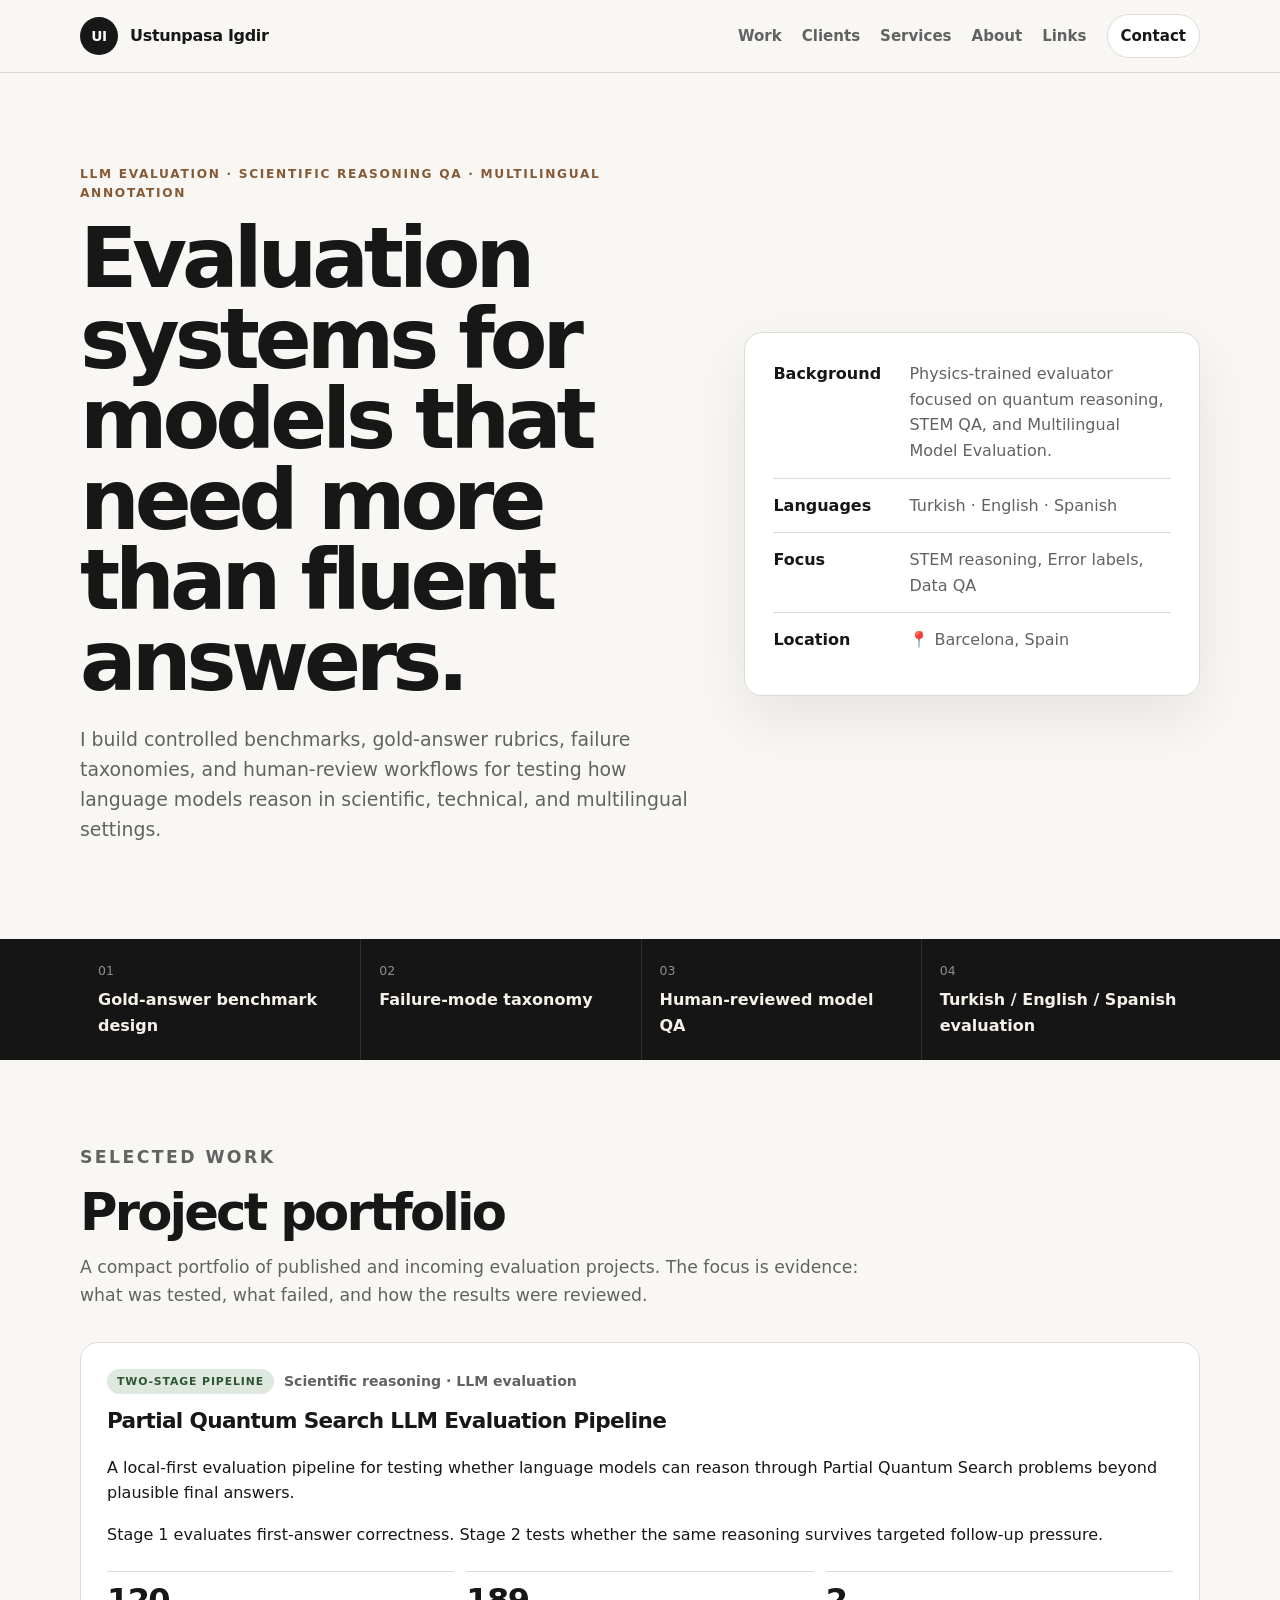
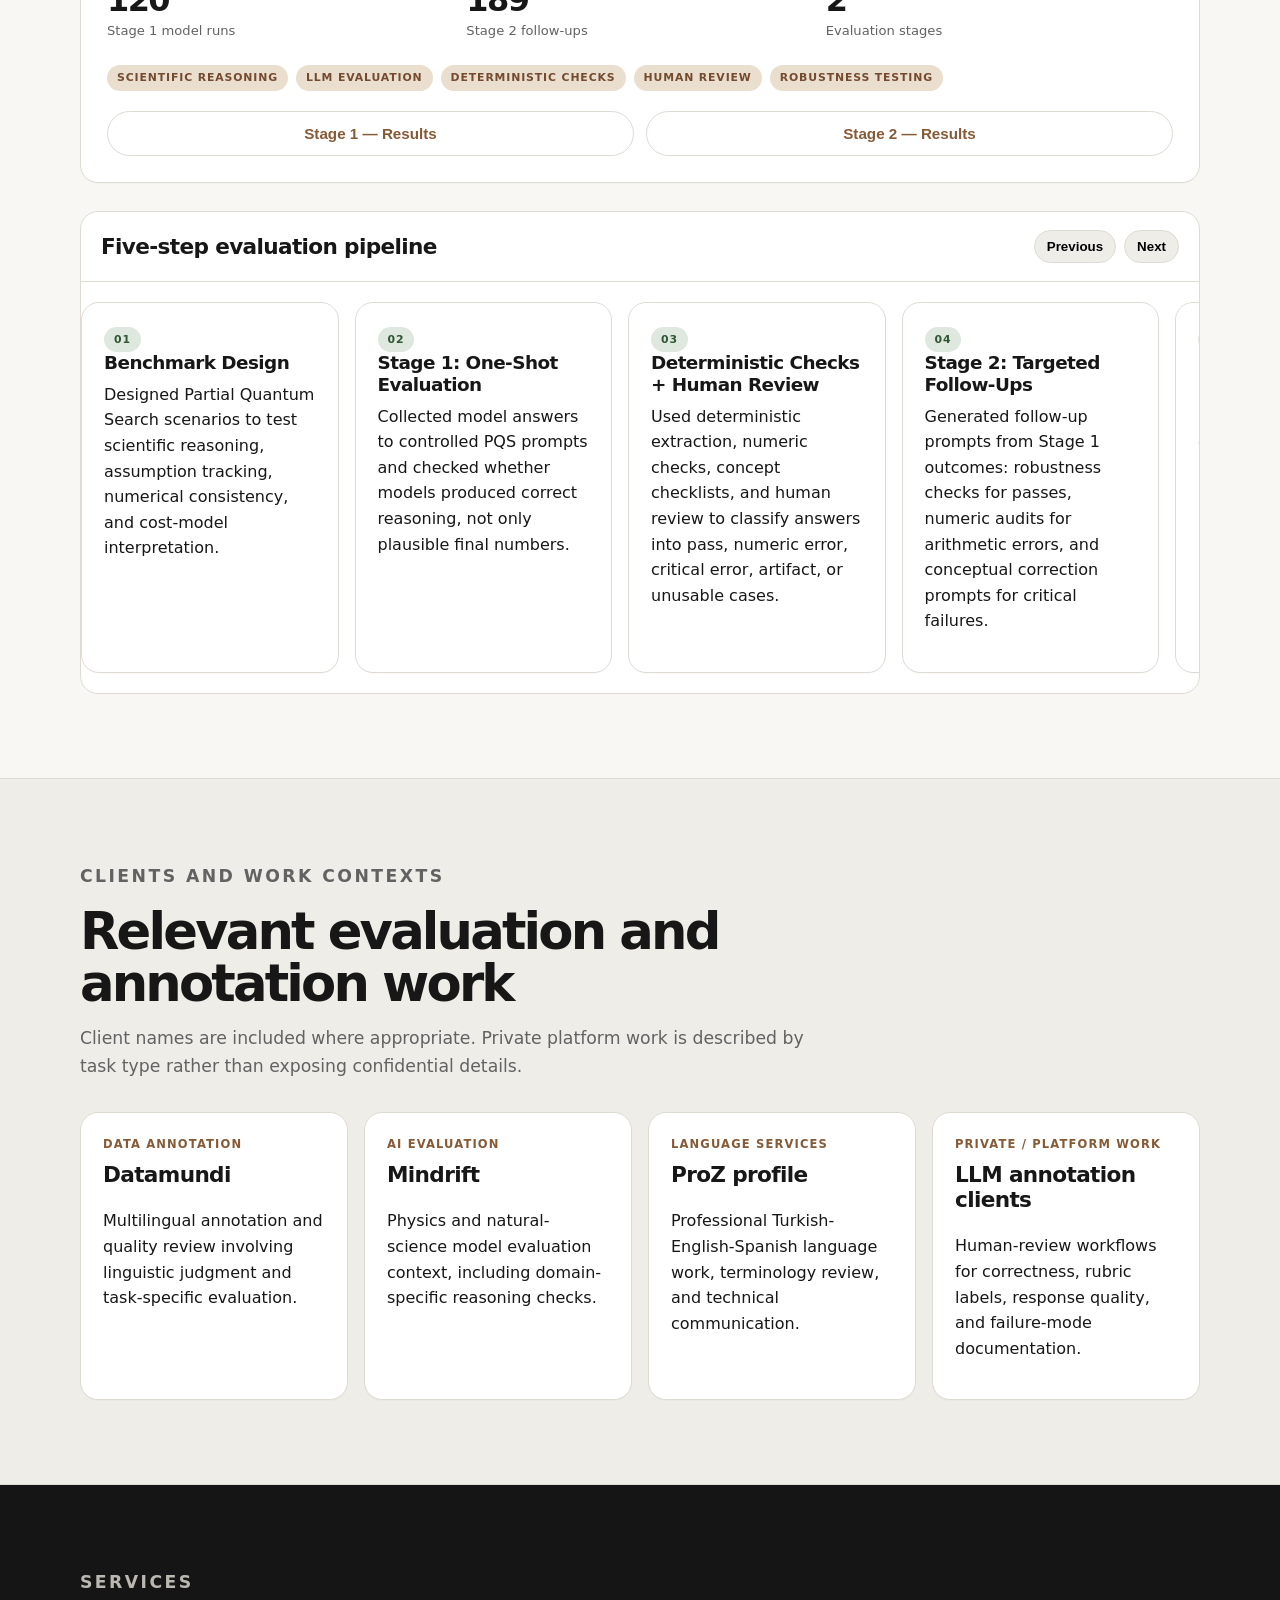
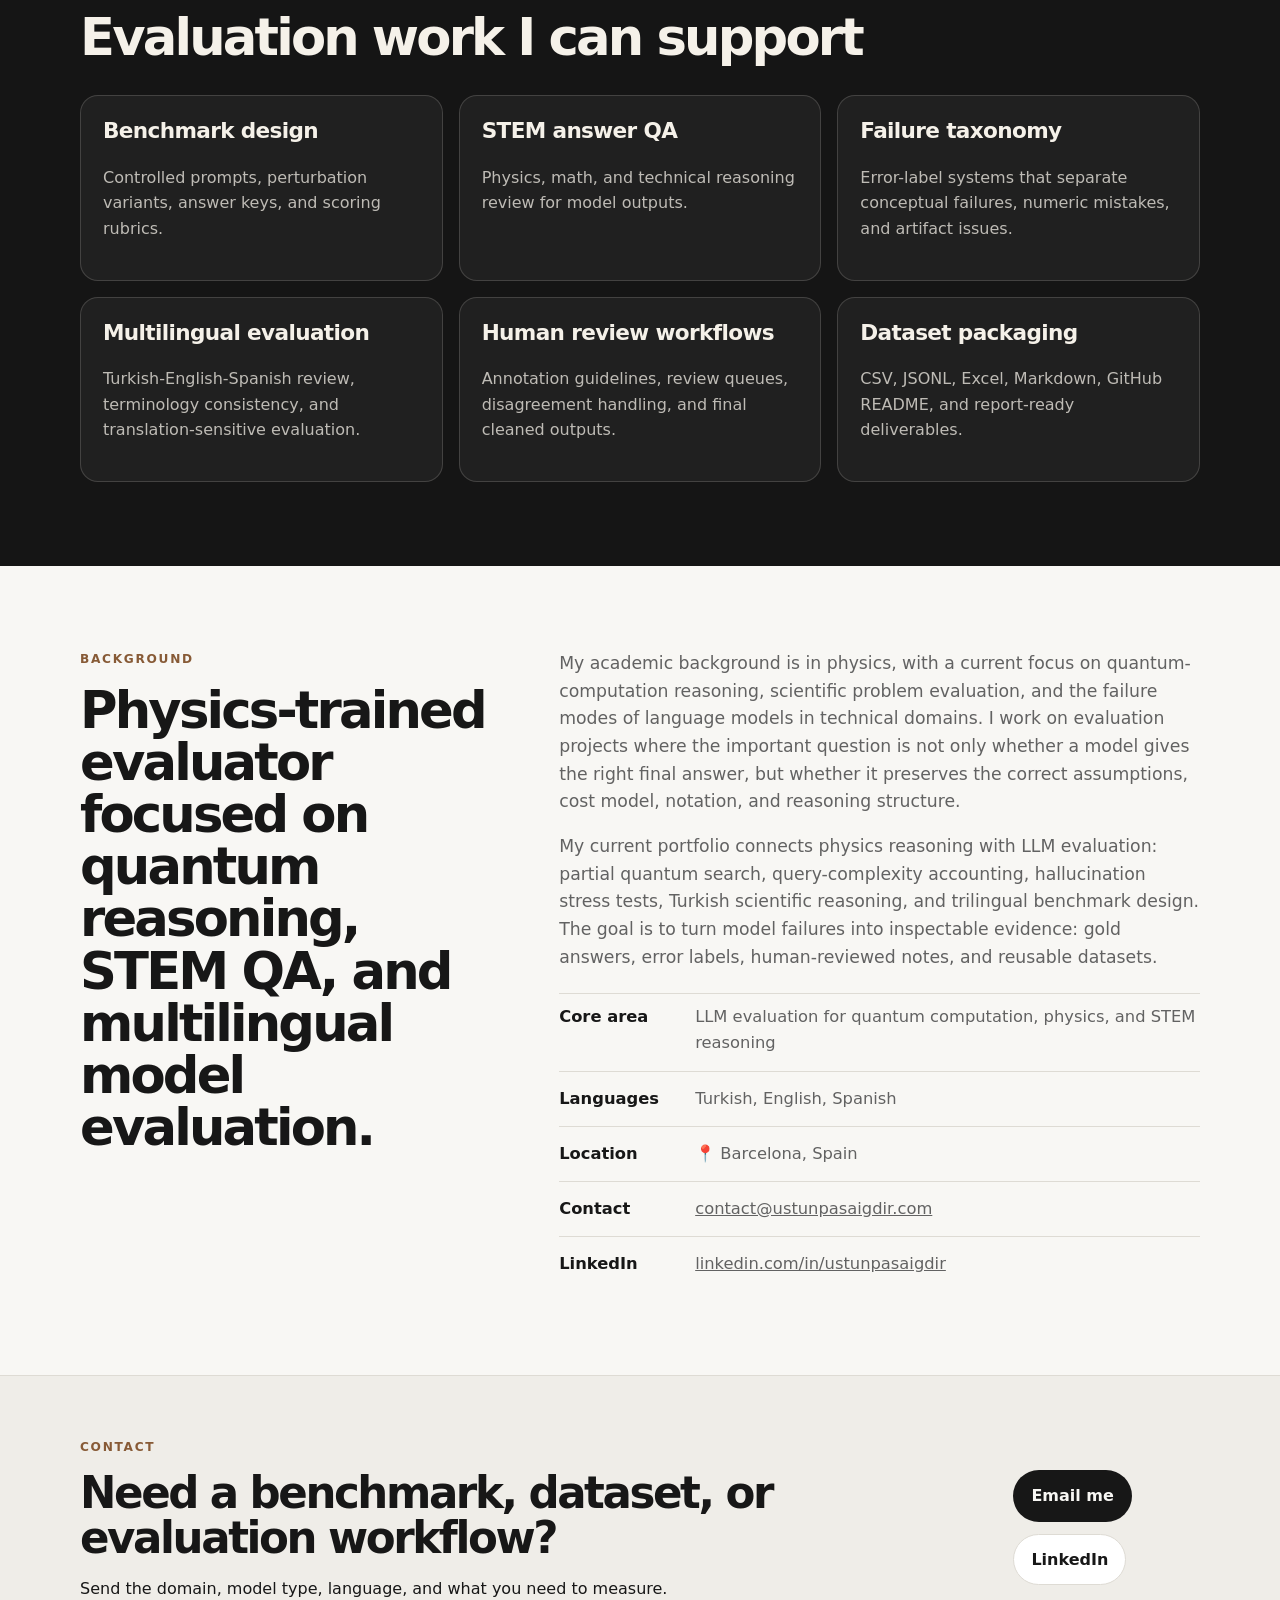
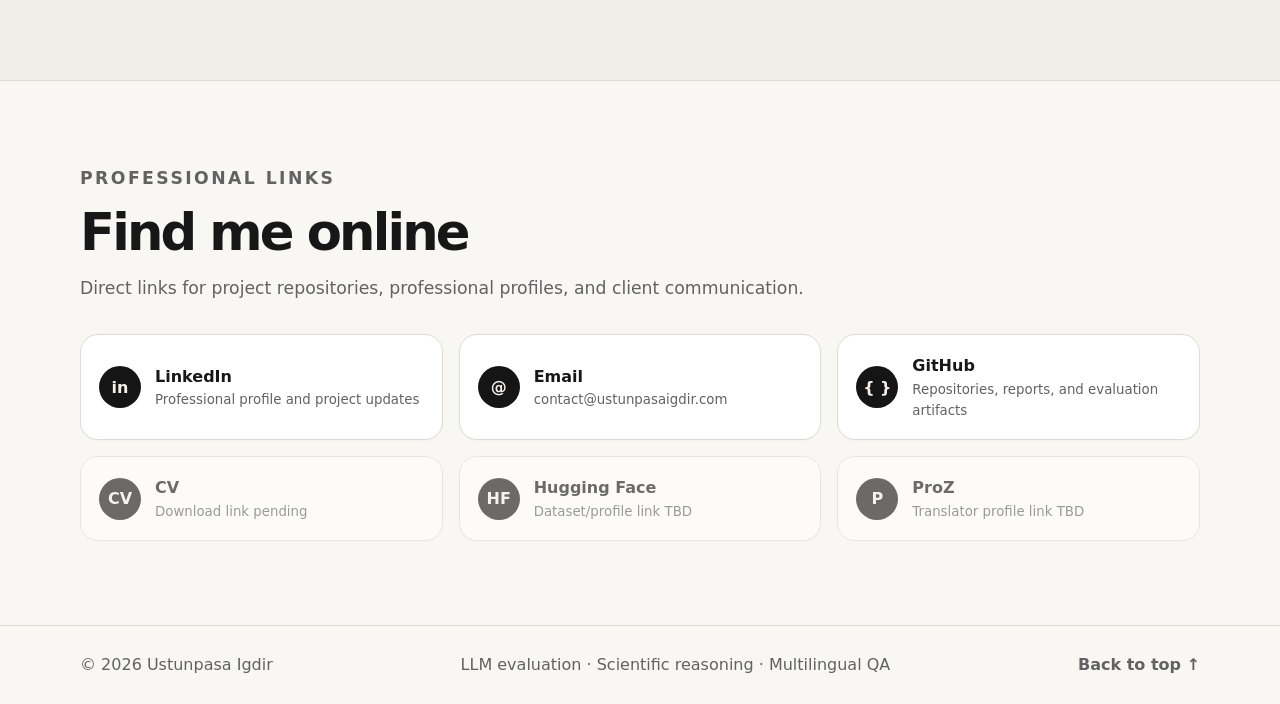
==== commit 031c3e9e: "Add Stage 2 results page; rebuild homepage featured card with inline Stage 1/2 summaries" ====
--- a/index.html
+++ b/index.html
@@ -30,7 +30,6 @@
       <nav class="nav-menu" id="navMenu" aria-label="Main navigation">
         <a href="#work">Work</a>
         <a href="#clients">Clients</a>
-        <a href="#method">Method</a>
         <a href="#services">Services</a>
         <a href="#about">About</a>
         <a href="#links">Links</a>
@@ -106,73 +105,112 @@
           </p>
         </div>
 
-        <div class="featured-work">
+        <div class="featured-work single-feature">
           <article class="featured-card">
             <div class="card-meta">
-              <span class="status published">Published report</span>
-              <span>Quantum reasoning · Query-complexity QA</span>
-            </div>
-            <h3>Partial Quantum Search LLM Evaluation</h3>
+              <span class="status published">Two-stage pipeline</span>
+              <span>Scientific reasoning · LLM evaluation</span>
+            </div>
+            <h3>Partial Quantum Search LLM Evaluation Pipeline</h3>
             <p>
-              A controlled STEM benchmark testing whether LLMs can apply partial quantum search formulas under the
-              correct cost model. The evaluation reviewed 112 successful outputs, 58 reviewed failures, and 19 critical failures.
+              A local-first evaluation pipeline for testing whether language models can reason through Partial Quantum Search problems beyond plausible final answers.
             </p>
-            <div class="result-line">
-              <div><strong>120</strong><span>total runs</span></div>
-              <div><strong>112</strong><span>successful outputs</span></div>
-              <div><strong>19</strong><span>critical failures</span></div>
+            <p>
+              Stage 1 evaluates first-answer correctness. Stage 2 tests whether the same reasoning survives targeted follow-up pressure.
+            </p>
+            <div class="result-line" aria-label="Pipeline totals">
+              <div><strong>120</strong><span>Stage 1 model runs</span></div>
+              <div><strong>189</strong><span>Stage 2 follow-ups</span></div>
+              <div><strong>2</strong><span>Evaluation stages</span></div>
+            </div>
+            <div class="tag-row" aria-label="Project tags">
+              <span class="status planned">Scientific reasoning</span>
+              <span class="status planned">LLM evaluation</span>
+              <span class="status planned">Deterministic checks</span>
+              <span class="status planned">Human review</span>
+              <span class="status planned">Robustness testing</span>
             </div>
             <div class="link-row">
-              <a href="partial-quantum-search-llm-evaluation/" class="inline-link">Project page</a>
-              <a href="partial-quantum-search-llm-evaluation/report.pdf" class="inline-link">Report PDF</a>
-              <a href="partial-quantum-search-llm-evaluation/evidence-log.md" class="inline-link">Evidence log</a>
-            </div>
-          </article>
-
-          <aside class="featured-note">
-            <p class="small-title">Core finding</p>
-            <p>
-              CORE FINDING
-
-The benchmark shows that formula recall does not guarantee correct quantum-computation reasoning. Several responses used the right equations while miscounting query cost, parallel search depth, or the Grover-search baseline.
-            </p>
-          </aside>
+              <button type="button" class="inline-link" data-stage="s1" aria-expanded="false" aria-controls="summaryPanel">Stage 1 — Results</button>
+              <button type="button" class="inline-link" data-stage="s2" aria-expanded="false" aria-controls="summaryPanel">Stage 2 — Results</button>
+            </div>
+            <div class="results-summary" id="summaryPanel" hidden>
+              <div class="summary-stage" data-stage="s1" hidden>
+                <div class="summary-head">
+                  <h4>Stage 1 — One-shot evaluation</h4>
+                  <a class="summary-open" href="partial-quantum-search-llm-evaluation/index.html">Open full page →</a>
+                </div>
+                <div class="summary-grid">
+                  <div><strong>120</strong><span>Total model runs</span></div>
+                  <div><strong>112</strong><span>Successful outputs</span></div>
+                  <div><strong>8</strong><span>Discarded (no result)</span></div>
+                </div>
+                <div class="summary-grid verdicts">
+                  <div class="v-pass"><strong>54</strong><span>Passed review</span></div>
+                  <div class="v-fail"><strong>58</strong><span>Failed review</span></div>
+                  <div class="v-fail"><strong>19</strong><span>Critical failures</span></div>
+                </div>
+                <p class="summary-note">Of 112 successful outputs, 58 failed review (52%) and 19 of those were critical. Figures match the published Stage 1 report (original 120-run set).</p>
+              </div>
+              <div class="summary-stage" data-stage="s2" hidden>
+                <div class="summary-head">
+                  <h4>Stage 2 — Targeted follow-ups</h4>
+                  <a class="summary-open" href="partial-quantum-search-llm-evaluation/stage-2-report.html">Open full page →</a>
+                </div>
+                <div class="summary-grid">
+                  <div><strong>189</strong><span>Follow-up runs</span></div>
+                  <div><strong>63</strong><span>Parent runs</span></div>
+                  <div><strong>3</strong><span>Trials each</span></div>
+                  <div><strong>7</strong><span>Models</span></div>
+                  <div><strong>67%</strong><span>Pass rate</span></div>
+                  <div><strong>21%</strong><span>Fail rate</span></div>
+                </div>
+                <div class="summary-grid verdicts">
+                  <div class="v-pass"><strong>127</strong><span>PASS</span></div>
+                  <div class="v-fail"><strong>40</strong><span>FAIL</span></div>
+                  <div class="v-partial"><strong>22</strong><span>PARTIAL</span></div>
+                </div>
+                <p class="summary-note">By branch — Robustness 153 (114 P / 20 partial / 19 F) · Conceptual correction 24 (9 P / 15 F, 37.5% pass) · Numeric audit 12 (4 P / 2 partial / 6 F).</p>
+              </div>
+            </div>
+          </article>
+
         </div>
 
         <div class="carousel-shell" aria-label="Project carousel">
           <div class="carousel-header">
-            <h3>Five-project pipeline</h3>
+            <h3>Five-step evaluation pipeline</h3>
             <div class="carousel-controls">
-              <button id="prevSlide" aria-label="Previous project">Previous</button>
-              <button id="nextSlide" aria-label="Next project">Next</button>
+              <button id="prevSlide" aria-label="Previous pipeline step">Previous</button>
+              <button id="nextSlide" aria-label="Next pipeline step">Next</button>
             </div>
           </div>
 
           <div class="carousel-track" id="projectCarousel">
             <article class="project-slide">
-              <span class="status published">Published</span>
-              <h4><a href="partial-quantum-search-llm-evaluation/">Partial Quantum Search LLM Evaluation</a></h4>
-              <p>STEM reasoning benchmark with gold answers, failure taxonomy, and human-reviewed evidence.</p>
+              <span class="status published">01</span>
+              <h4>Benchmark Design</h4>
+              <p>Designed Partial Quantum Search scenarios to test scientific reasoning, assumption tracking, numerical consistency, and cost-model interpretation.</p>
             </article>
             <article class="project-slide">
-              <span class="status planned">Incoming</span>
-              <h4>Turkish Scientific Reasoning Benchmark</h4>
-              <p>Native Turkish STEM evaluation for terminology, notation, and reasoning fidelity.</p>
+              <span class="status published">02</span>
+              <h4>Stage 1: One-Shot Evaluation</h4>
+              <p>Collected model answers to controlled PQS prompts and checked whether models produced correct reasoning, not only plausible final numbers.</p>
             </article>
             <article class="project-slide">
-              <span class="status planned">Incoming</span>
-              <h4>Trilingual Evaluation Data Packs</h4>
-              <p>Turkish-English-Spanish examples for ambiguity, hallucination, translation drift, and domain terms.</p>
+              <span class="status published">03</span>
+              <h4>Deterministic Checks + Human Review</h4>
+              <p>Used deterministic extraction, numeric checks, concept checklists, and human review to classify answers into pass, numeric error, critical error, artifact, or unusable cases.</p>
             </article>
             <article class="project-slide">
-              <span class="status planned">Incoming</span>
-              <h4>Physics & Math Hallucination Stress Tests</h4>
-              <p>Constraint-sensitive prompts that expose invented assumptions and invalid derivations.</p>
+              <span class="status published">04</span>
+              <h4>Stage 2: Targeted Follow-Ups</h4>
+              <p>Generated follow-up prompts from Stage 1 outcomes: robustness checks for passes, numeric audits for arithmetic errors, and conceptual correction prompts for critical failures.</p>
             </article>
             <article class="project-slide">
-              <span class="status planned">Incoming</span>
-              <h4>LLM Evaluation Pipeline Tool</h4>
-              <p>Local workflow for model runs, trial control, review exports, and evidence-log generation.</p>
+              <span class="status published">05</span>
+              <h4>Evidence Export + Portfolio Reporting</h4>
+              <p>Exported reviewed evidence, aggregate results, and report-ready artifacts for a transparent portfolio case study.</p>
             </article>
           </div>
         </div>
@@ -214,46 +252,6 @@
       </div>
     </section>
 
-    <section class="section" id="method">
-      <div class="wrap method-layout">
-        <div class="section-head sticky">
-          <p class="kicker">Method</p>
-          <h2>How the work is structured</h2>
-          <p>
-            The goal is not to collect isolated wrong answers. The goal is to identify repeatable failure mechanisms.
-          </p>
-        </div>
-
-        <div class="method-list">
-          <article>
-            <span class="step">1</span>
-            <h3>Define the failure target</h3>
-            <p>Choose the exact behavior to test: baseline drift, correction-term loss, parallel-cost confusion, translation drift, or hallucination.</p>
-          </article>
-          <article>
-            <span class="step">2</span>
-            <h3>Build controlled variants</h3>
-            <p>Keep the same structure while changing one assumption at a time. This makes the resulting failure interpretable.</p>
-          </article>
-          <article>
-            <span class="step">3</span>
-            <h3>Verify the gold answer</h3>
-            <p>Expected answers are checked before model responses are scored. Numeric values and required concepts are stored separately.</p>
-          </article>
-          <article>
-            <span class="step">4</span>
-            <h3>Label model behavior</h3>
-            <p>Conceptual, numeric, response-quality, and extraction errors are separated so the analysis does not overclaim.</p>
-          </article>
-          <article>
-            <span class="step">5</span>
-            <h3>Package evidence</h3>
-            <p>Outputs are converted into reports, evidence logs, README files, and dataset-ready formats.</p>
-          </article>
-        </div>
-      </div>
-    </section>
-
     <section class="section dark" id="services">
       <div class="wrap">
         <div class="section-head">
@@ -369,13 +367,13 @@
               <small>Repositories, reports, and evaluation artifacts</small>
             </span>
           </a>
-          <a class="social-card social-card--cv" href="cv.pdf" target="_blank" rel="noopener noreferrer">
+          <span class="social-card social-card--cv social-card--disabled" role="link" aria-disabled="true">
             <span class="social-icon" aria-hidden="true">CV</span>
             <span>
               <strong>CV</strong>
-              <small>Download my professional CV</small>
-            </span>
-          </a>
+              <small>Download link pending</small>
+            </span>
+          </span>
 
           <span class="social-card social-card--huggingface social-card--disabled" role="link" aria-disabled="true">
             <span class="social-icon" aria-hidden="true">HF</span>
--- a/styles.css
+++ b/styles.css
@@ -1,836 +1,199 @@
-:root {
-  --bg: #f8f7f4;
-  --surface: #ffffff;
-  --surface-2: #efede8;
-  --text: #171717;
-  --muted: #626262;
-  --line: #dedbd4;
-  --dark: #151515;
-  --dark-2: #222222;
-  --dark-text: #f5f1e9;
-  --accent: #875a36;
-  --accent-2: #c7a17a;
-  --green: #526e55;
-  --blue: #526579;
-  --shadow: 0 22px 60px rgba(0,0,0,.08);
-  --radius: 18px;
-  --max: 1120px;
+:root{
+  --bg:#f8f7f4;
+  --surface:#ffffff;
+  --surface-2:#efede8;
+  --text:#171717;
+  --muted:#626262;
+  --line:#dedbd4;
+  --dark:#151515;
+  --dark-text:#f5f1e9;
+  --accent:#875a36;
+  --green:#526e55;
+  --blue:#315a78;
+  --shadow:0 22px 60px rgba(0,0,0,.08);
+  --radius:18px;
+  --max:1120px;
 }
 
-* { box-sizing: border-box; }
+*{box-sizing:border-box;}
+html{scroll-behavior:smooth;}
+body{
+  margin:0;
+  font-family:Inter,ui-sans-serif,system-ui,-apple-system,BlinkMacSystemFont,"Segoe UI",sans-serif;
+  background:var(--bg);
+  color:var(--text);
+  line-height:1.6;
+}
+a{color:inherit;}
+.wrap{width:min(var(--max),calc(100% - 40px));margin:0 auto;}
+.skip-link{position:absolute;top:-100px;left:16px;z-index:999;background:var(--text);color:#fff;padding:10px 14px;border-radius:999px;}
+.skip-link:focus{top:16px;}
+.sr-only{position:absolute;width:1px;height:1px;padding:0;margin:-1px;overflow:hidden;clip:rect(0,0,0,0);white-space:nowrap;border:0;}
 
-html { scroll-behavior: smooth; }
+.site-header{
+  position:sticky;
+  top:0;
+  z-index:20;
+  background:rgba(248,247,244,.92);
+  backdrop-filter:blur(14px);
+  border-bottom:1px solid var(--line);
+}
+.nav-wrap{min-height:72px;display:flex;align-items:center;justify-content:space-between;gap:22px;}
+.brand{display:inline-flex;align-items:center;gap:12px;text-decoration:none;font-weight:850;letter-spacing:-.02em;}
+.brand-mark{display:grid;place-items:center;width:38px;height:38px;border-radius:50%;background:var(--text);color:var(--bg);font-size:.86rem;}
+.brand-name{font-size:1rem;}
+.nav-menu{display:flex;align-items:center;gap:20px;}
+.nav-menu a{text-decoration:none;color:var(--muted);font-weight:750;font-size:.94rem;}
+.nav-menu a:hover{color:var(--text);}
+.nav-contact{padding:9px 13px;border:1px solid var(--line);border-radius:999px;background:var(--surface);color:var(--text)!important;}
+.nav-toggle{display:none;background:transparent;border:0;padding:8px;cursor:pointer;}
+.nav-toggle span:not(.sr-only){display:block;width:24px;height:2px;background:var(--text);margin:5px 0;border-radius:2px;}
 
-body {
-  margin: 0;
-  font-family: Inter, ui-sans-serif, system-ui, -apple-system, BlinkMacSystemFont, "Segoe UI", sans-serif;
-  background: var(--bg);
-  color: var(--text);
-  line-height: 1.6;
+.hero{padding:92px 0 76px;}
+.hero-grid{display:grid;grid-template-columns:1.15fr .85fr;gap:48px;align-items:center;}
+.kicker{margin:0 0 14px;color:var(--accent);text-transform:uppercase;font-size:.76rem;letter-spacing:.14em;font-weight:850;}
+h1,h2,h3,h4,p{margin-top:0;}
+h1{max-width:900px;font-size:clamp(2.65rem,6.6vw,5.25rem);line-height:.96;letter-spacing:-.06em;margin-bottom:22px;}
+h2{font-size:clamp(2rem,4vw,3.55rem);line-height:1.02;letter-spacing:-.055em;margin-bottom:16px;}
+h3{font-size:1.35rem;line-height:1.16;letter-spacing:-.03em;}
+h4{font-size:1.15rem;line-height:1.18;letter-spacing:-.03em;margin-bottom:8px;}
+.lead,.section-head p,.about-text p,.note{color:var(--muted);font-size:1.08rem;}
+.lead{max-width:760px;font-size:1.18rem;}
+
+.profile-card,.featured-card,.featured-note,.project-slide,.client-list article,.method-list article,.social-card{
+  background:var(--surface);
+  border:1px solid var(--line);
+  border-radius:var(--radius);
+  box-shadow:0 1px 0 rgba(0,0,0,.02);
+}
+.profile-card{padding:28px;box-shadow:var(--shadow);}
+.profile-card dl,.facts{margin:0;}
+.profile-card div,.facts div{display:grid;grid-template-columns:120px 1fr;gap:16px;border-top:1px solid var(--line);padding:14px 0;}
+.profile-card div:first-child,.facts div:first-child{border-top:0;padding-top:0;}
+dt{font-weight:850;color:var(--text);}
+dd{margin:0;color:var(--muted);}
+.pin-banner{white-space:nowrap;}
+
+.proof-strip{background:var(--dark);color:var(--dark-text);}
+.proof-grid{display:grid;grid-template-columns:repeat(4,1fr);gap:1px;}
+.proof-grid div{padding:22px 18px;border-left:1px solid rgba(245,241,233,.12);}
+.proof-grid div:first-child{border-left:0;}
+.proof-grid span{display:block;color:rgba(245,241,233,.55);font-size:.78rem;margin-bottom:6px;}
+.proof-grid strong{font-size:1rem;}
+
+.section{padding:84px 0;}
+.muted{background:var(--surface-2);border-block:1px solid var(--line);}
+.dark{background:var(--dark);color:var(--dark-text);}
+.dark .section-head p,.dark p{color:rgba(245,241,233,.74);}
+.section-head{max-width:820px;margin-bottom:32px;}
+.section-head.narrow{max-width:760px;}
+
+.featured-work{display:grid;grid-template-columns:minmax(0,1.35fr) minmax(280px,.65fr);gap:20px;align-items:start;}
+.featured-work.single-feature{grid-template-columns:1fr;}
+.featured-card,.featured-note{padding:26px;}
+.card-meta{display:flex;flex-wrap:wrap;align-items:center;gap:10px;margin-bottom:14px;color:var(--muted);font-size:.88rem;font-weight:700;}
+.status{display:inline-flex;align-items:center;border-radius:999px;padding:4px 10px;text-transform:uppercase;letter-spacing:.08em;font-size:.68rem;font-weight:850;}
+.status.published{background:#dfe8df;color:#2e5632;}
+.status.planned{background:#eadfce;color:#744b2f;}
+.result-line{display:grid;grid-template-columns:repeat(3,1fr);gap:12px;margin:24px 0;}
+.result-line div{border-top:1px solid var(--line);padding-top:12px;}
+.result-line strong{display:block;font-size:2rem;line-height:1;letter-spacing:-.05em;}
+.result-line span{display:block;color:var(--muted);font-size:.82rem;margin-top:4px;}
+.tag-row{display:flex;flex-wrap:wrap;gap:8px;margin:20px 0;}
+.pipeline-line{border-top:1px solid var(--line);border-bottom:1px solid var(--line);padding:14px 0;margin:22px 0;color:var(--muted);font-weight:750;}
+.link-row{display:flex;flex-wrap:wrap;gap:12px;margin-top:12px;}
+.inline-link{display:inline-flex;align-items:center;min-height:38px;padding:8px 13px;border:1px solid var(--line);border-radius:999px;background:var(--surface);text-decoration:none;font-weight:800;color:var(--accent);}
+.inline-link:hover{border-color:var(--accent);}
+.inline-link.disabled{color:var(--muted);background:var(--surface-2);cursor:not-allowed;}
+.small-title{color:var(--accent);text-transform:uppercase;letter-spacing:.12em;font-size:.76rem;font-weight:850;margin-bottom:10px;}
+
+.carousel-shell{margin-top:28px;border:1px solid var(--line);border-radius:var(--radius);background:var(--surface);overflow:hidden;}
+.carousel-header{display:flex;align-items:center;justify-content:space-between;gap:20px;padding:18px 20px;border-bottom:1px solid var(--line);}
+.carousel-header h3{margin:0;}
+.carousel-controls{display:flex;gap:8px;}
+.carousel-controls button{border:1px solid var(--line);background:var(--surface-2);border-radius:999px;padding:8px 12px;font-weight:800;cursor:pointer;}
+.carousel-track{--carousel-gap:16px;display:flex;gap:var(--carousel-gap);overflow-x:auto;scroll-snap-type:x mandatory;padding:20px;scrollbar-width:thin;}
+.project-slide{flex:0 0 calc((100% - (3 * var(--carousel-gap))) / 4);scroll-snap-align:start;padding:22px;}
+.project-slide a{text-decoration:none;border-bottom:1px solid currentColor;}
+.carousel-footer{padding:0 20px 20px;display:flex;justify-content:flex-start;}
+
+.client-list,.services-grid,.social-grid{display:grid;grid-template-columns:repeat(4,1fr);gap:16px;}
+.client-list article,.services-grid article{padding:22px;}
+.client-list span{display:block;color:var(--accent);font-weight:850;text-transform:uppercase;letter-spacing:.1em;font-size:.72rem;margin-bottom:8px;}
+.services-grid{grid-template-columns:repeat(3,1fr);}
+.services-grid article{border:1px solid rgba(245,241,233,.16);border-radius:var(--radius);background:rgba(255,255,255,.05);}
+
+.method-layout,.about-layout{display:grid;grid-template-columns:.8fr 1.2fr;gap:52px;align-items:start;}
+.sticky{position:sticky;top:104px;}
+.method-list{display:grid;gap:14px;}
+.method-list article{padding:22px;position:relative;}
+.step{display:inline-grid;place-items:center;width:32px;height:32px;border-radius:50%;background:var(--text);color:var(--bg);font-weight:850;margin-bottom:12px;}
+.about-text{font-size:1.02rem;}
+.facts{margin-top:22px;border-top:1px solid var(--line);padding-top:10px;}
+
+.contact-panel{padding:62px 0;background:var(--surface-2);border-block:1px solid var(--line);}
+.contact-inner{display:flex;align-items:center;justify-content:space-between;gap:28px;}
+.contact-inner h2{font-size:clamp(1.8rem,3.4vw,3rem);}
+.contact-buttons{display:flex;flex-wrap:wrap;gap:12px;}
+.button{display:inline-flex;min-height:46px;align-items:center;justify-content:center;padding:12px 17px;border-radius:999px;text-decoration:none;font-weight:850;border:1px solid transparent;}
+.button.primary{background:var(--text);color:var(--bg);}
+.button.secondary{background:var(--surface);border-color:var(--line);}
+
+.social-grid{grid-template-columns:repeat(3,1fr);}
+.social-card{display:flex;align-items:center;gap:14px;padding:18px;text-decoration:none;}
+.social-card small{display:block;color:var(--muted);}
+.social-icon{display:grid;place-items:center;width:42px;height:42px;border-radius:50%;background:var(--dark);color:var(--dark-text);font-weight:850;flex:0 0 auto;}
+.social-card--disabled{opacity:.62;}
+
+.site-footer{border-top:1px solid var(--line);padding:26px 0;}
+.footer-wrap{display:flex;justify-content:space-between;color:var(--muted);gap:20px;}
+.footer-wrap p{margin:0;}
+.footer-wrap a{text-decoration:none;font-weight:850;}
+
+@media (max-width:960px){
+  .hero-grid,.featured-work,.method-layout,.about-layout{grid-template-columns:1fr;}
+  .project-slide{flex-basis:calc((100% - var(--carousel-gap)) / 2);}
+  .client-list,.services-grid,.social-grid{grid-template-columns:repeat(2,1fr);}
+  .proof-grid{grid-template-columns:repeat(2,1fr);}
+  .sticky{position:static;}
 }
 
-a { color: inherit; }
-
-.wrap {
-  width: min(var(--max), calc(100% - 40px));
-  margin: 0 auto;
+@media (max-width:760px){
+  .nav-toggle{display:block;}
+  .nav-wrap{align-items:center;flex-wrap:wrap;}
+  .nav-menu{display:none;width:100%;flex-direction:column;align-items:flex-start;gap:12px;padding:0 0 18px;}
+  .nav-menu.is-open{display:flex;}
+  .nav-contact{margin-top:4px;}
+  .project-slide{flex-basis:100%;}
+  .profile-card div,.facts div{grid-template-columns:1fr;gap:4px;}
+  .result-line{grid-template-columns:1fr;}
 }
 
-.skip-link {
-  position: absolute;
-  top: -100px;
-  left: 16px;
-  z-index: 999;
-  background: var(--text);
-  color: white;
-  padding: 10px 14px;
-  border-radius: 999px;
+@media (max-width:620px){
+  .wrap{width:min(100% - 28px,var(--max));}
+  .hero,.section{padding:58px 0;}
+  .proof-grid,.client-list,.services-grid,.social-grid{grid-template-columns:1fr;}
+  .contact-inner,.footer-wrap{flex-direction:column;align-items:flex-start;}
 }
 
-.skip-link:focus { top: 16px; }
-
-.sr-only {
-  position: absolute;
-  width: 1px;
-  height: 1px;
-  overflow: hidden;
-  clip: rect(0 0 0 0);
-}
-
-.site-header {
-  position: sticky;
-  top: 0;
-  z-index: 20;
-  background: rgba(248,247,244,.92);
-  backdrop-filter: blur(14px);
-  border-bottom: 1px solid var(--line);
-}
-
-.nav-wrap {
-  height: 72px;
-  display: flex;
-  align-items: center;
-  justify-content: space-between;
-}
-
-.brand {
-  display: inline-flex;
-  align-items: center;
-  gap: 12px;
-  text-decoration: none;
-  font-weight: 750;
-}
-
-.brand-mark {
-  display: grid;
-  place-items: center;
-  width: 38px;
-  height: 38px;
-  border-radius: 12px;
-  background: var(--text);
-  color: var(--bg);
-  font-weight: 850;
-  letter-spacing: -.04em;
-}
-
-.brand-name {
-  letter-spacing: -.02em;
-}
-
-.nav-menu {
-  display: flex;
-  align-items: center;
-  gap: 22px;
-}
-
-.nav-menu a {
-  color: var(--muted);
-  text-decoration: none;
-  font-size: .94rem;
-  font-weight: 650;
-}
-
-.nav-menu a:hover { color: var(--text); }
-
-.nav-contact {
-  padding: 9px 13px;
-  border: 1px solid var(--line);
-  border-radius: 999px;
-  color: var(--text) !important;
-  background: var(--surface);
-}
-
-.nav-toggle {
-  display: none;
-  width: 42px;
-  height: 40px;
-  border: 1px solid var(--line);
-  background: var(--surface);
-  border-radius: 12px;
-}
-
-.nav-toggle span:not(.sr-only) {
-  display: block;
-  width: 18px;
-  height: 2px;
-  background: var(--text);
-  margin: 4px auto;
-}
-
-.hero {
-  padding: 96px 0 76px;
-}
-
-.hero-grid {
-  display: grid;
-  grid-template-columns: 1.25fr .75fr;
-  gap: 56px;
-  align-items: center;
-}
-
-.kicker {
-  margin: 0 0 14px;
-  color: var(--accent);
-  text-transform: uppercase;
-  font-size: .76rem;
-  letter-spacing: .14em;
-  font-weight: 850;
-}
-
-h1, h2, h3, h4, p { margin-top: 0; }
-
-h1 {
-  max-width: 900px;
-  font-size: clamp(2.75rem, 7vw, 5.7rem);
-  line-height: .96;
-  letter-spacing: -.065em;
-  margin-bottom: 22px;
-}
-
-h2 {
-  font-size: clamp(2rem, 4vw, 3.7rem);
-  line-height: 1.02;
-  letter-spacing: -.055em;
-  margin-bottom: 16px;
-}
-
-h3 {
-  font-size: 1.35rem;
-  line-height: 1.18;
-  letter-spacing: -.035em;
-  margin-bottom: 10px;
-}
-
-h4 {
-  font-size: 1.25rem;
-  letter-spacing: -.03em;
-  margin-bottom: 10px;
-}
-
-.lead {
-  max-width: 760px;
-  color: var(--muted);
-  font-size: 1.19rem;
-}
-
-.hero-actions,
-.link-row,
-.contact-buttons {
-  display: flex;
-  flex-wrap: wrap;
-  gap: 12px;
-}
-
-.hero-actions { margin-top: 32px; }
-
-.button {
-  display: inline-flex;
-  align-items: center;
-  justify-content: center;
-  min-height: 46px;
-  padding: 12px 17px;
-  border-radius: 999px;
-  text-decoration: none;
-  font-weight: 750;
-  border: 1px solid transparent;
-}
-
-.button.primary {
-  background: var(--text);
-  color: var(--bg);
-}
-
-.button.secondary {
-  background: var(--surface);
-  border-color: var(--line);
-}
-
-.profile-card {
-  background: var(--surface);
-  border: 1px solid var(--line);
-  border-radius: 24px;
-  padding: 28px;
-  box-shadow: var(--shadow);
-}
-
-.profile-card dl,
-.facts {
-  margin: 0;
-  display: grid;
-  gap: 18px;
-}
-
-.profile-card div,
-.facts div {
-  border-top: 1px solid var(--line);
-  padding-top: 14px;
-}
-
-.profile-card div:first-child { border-top: 0; padding-top: 0; }
-
-dt {
-  color: var(--muted);
-  font-size: .84rem;
-  font-weight: 750;
-  margin-bottom: 3px;
-}
-
-dd {
-  margin: 0;
-  font-weight: 650;
-}
-
-.proof-strip {
-  background: var(--surface-2);
-  border-block: 1px solid var(--line);
-}
-
-.proof-grid {
-  display: grid;
-  grid-template-columns: repeat(4, 1fr);
-}
-
-.proof-grid div {
-  padding: 22px 20px;
-  border-right: 1px solid var(--line);
-}
-
-.proof-grid div:last-child { border-right: 0; }
-
-.proof-grid span {
-  color: var(--accent);
-  font-size: .8rem;
-  font-weight: 850;
-}
-
-.proof-grid strong {
-  display: block;
-  margin-top: 4px;
-  line-height: 1.25;
-}
-
-.section {
-  padding: 88px 0;
-}
-
-.section-head {
-  max-width: 820px;
-  margin-bottom: 34px;
-}
-
-.section-head p {
-  color: var(--muted);
-  font-size: 1.08rem;
-}
-
-.narrow { max-width: 760px; }
-
-.featured-work {
-  display: grid;
-  grid-template-columns: 1fr 360px;
-  gap: 22px;
-  align-items: stretch;
-  margin-bottom: 24px;
-}
-
-.featured-card,
-.featured-note,
-.project-slide,
-.client-list article,
-.method-list article,
-.services-grid article {
-  background: var(--surface);
-  border: 1px solid var(--line);
-  border-radius: var(--radius);
-  padding: 24px;
-}
-
-.featured-card {
-  padding: 30px;
-  box-shadow: var(--shadow);
-}
-
-.card-meta {
-  display: flex;
-  flex-wrap: wrap;
-  gap: 10px;
-  color: var(--muted);
-  font-size: .88rem;
-  margin-bottom: 16px;
-}
-
-.status {
-  display: inline-flex;
-  align-items: center;
-  width: fit-content;
-  border-radius: 999px;
-  padding: 5px 9px;
-  font-size: .72rem;
-  text-transform: uppercase;
-  letter-spacing: .06em;
-  font-weight: 850;
-}
-
-.status.published {
-  background: #dfe8df;
-  color: #2e5632;
-}
-
-.status.planned {
-  background: #eadfce;
-  color: #744b2f;
-}
-
-.featured-card p,
-.featured-note p,
-.project-slide p,
-.client-list p,
-.method-list p,
-.services-grid p,
-.about-text p,
-.contact-inner p {
-  color: var(--muted);
-}
-
-.result-line {
-  display: grid;
-  grid-template-columns: repeat(3, 1fr);
-  gap: 10px;
-  margin: 26px 0;
-}
-
-.result-line div {
-  background: var(--surface-2);
-  border-radius: 14px;
-  padding: 16px;
-}
-
-.result-line strong {
-  display: block;
-  font-size: 2rem;
-  letter-spacing: -.05em;
-  line-height: 1;
-}
-
-.result-line span {
-  color: var(--muted);
-  font-size: .86rem;
-}
-
-.inline-link {
-  color: var(--accent);
-  font-weight: 800;
-  text-decoration: none;
-  border-bottom: 1px solid currentColor;
-}
-
-.featured-note {
-  background: var(--dark);
-  color: var(--dark-text);
-  display: block;
-}
-
-.featured-note p {
-  color: rgba(245,241,233,.76);
-  font-size: 1.05rem;
-}
-
-.small-title {
-  color: var(--accent-2) !important;
-  text-transform: uppercase;
-  letter-spacing: .12em;
-  font-size: .78rem !important;
-  font-weight: 850;
-}
-
-.carousel-shell {
-  background: var(--surface);
-  border: 1px solid var(--line);
-  border-radius: 24px;
-  padding: 20px;
-}
-
-.carousel-header {
-  display: flex;
-  justify-content: space-between;
-  gap: 18px;
-  align-items: center;
-  margin-bottom: 16px;
-}
-
-.carousel-header h3 { margin: 0; }
-
-.carousel-controls {
-  display: flex;
-  gap: 8px;
-}
-
-.carousel-controls button {
-  border: 1px solid var(--line);
-  background: var(--bg);
-  border-radius: 999px;
-  min-height: 38px;
-  padding: 8px 12px;
-  font-weight: 750;
-  cursor: pointer;
-}
-
-.carousel-track {
-  display: grid;
-  grid-auto-flow: column;
-  grid-auto-columns: minmax(280px, 32%);
-  gap: 14px;
-  overflow-x: auto;
-  scroll-snap-type: inline mandatory;
-  scrollbar-width: none;
-  padding-bottom: 4px;
-}
-
-.carousel-track::-webkit-scrollbar { display: none; }
-
-.project-slide {
-  scroll-snap-align: start;
-  min-height: 220px;
-}
-
-.project-slide h4 { margin-top: 18px; }
-
-.muted {
-  background: var(--surface-2);
-  border-block: 1px solid var(--line);
-}
-
-.client-list {
-  display: grid;
-  grid-template-columns: repeat(4, 1fr);
-  gap: 16px;
-}
-
-.client-list span {
-  display: inline-block;
-  color: var(--accent);
-  text-transform: uppercase;
-  font-size: .72rem;
-  letter-spacing: .1em;
-  font-weight: 850;
-  margin-bottom: 18px;
-}
-
-.method-layout {
-  display: grid;
-  grid-template-columns: .8fr 1.2fr;
-  gap: 52px;
-  align-items: start;
-}
-
-.sticky {
-  position: sticky;
-  top: 108px;
-}
-
-.method-list {
-  display: grid;
-  gap: 14px;
-}
-
-.method-list article {
-  display: grid;
-  grid-template-columns: 52px 1fr;
-  column-gap: 16px;
-}
-
-.method-list article .step {
-  grid-row: span 2;
-  width: 44px;
-  height: 44px;
-  display: grid;
-  place-items: center;
-  border-radius: 14px;
-  background: var(--surface-2);
-  color: var(--accent);
-  font-weight: 900;
-}
-
-.dark {
-  background: var(--dark);
-  color: var(--dark-text);
-}
-
-.dark .kicker { color: var(--accent-2); }
-
-.services-grid {
-  display: grid;
-  grid-template-columns: repeat(3, 1fr);
-  gap: 16px;
-}
-
-.services-grid article {
-  background: var(--dark-2);
-  border-color: rgba(245,241,233,.14);
-}
-
-.services-grid article p {
-  color: rgba(245,241,233,.68);
-}
-
-.about-layout {
-  display: grid;
-  grid-template-columns: .9fr 1.1fr;
-  gap: 52px;
-}
-
-.facts {
-  margin-top: 28px;
-}
-
-.facts div {
-  display: grid;
-  grid-template-columns: 120px 1fr;
-  gap: 16px;
-}
-
-.contact-panel {
-  padding: 40px 0 88px;
-}
-
-.contact-inner {
-  background: var(--surface);
-  border: 1px solid var(--line);
-  border-radius: 24px;
-  padding: 30px;
-  box-shadow: var(--shadow);
-  display: flex;
-  justify-content: space-between;
-  gap: 28px;
-  align-items: center;
-}
-
-.contact-inner h2 {
-  font-size: clamp(2rem, 3.8vw, 3.2rem);
-}
-
-.site-footer {
-  border-top: 1px solid var(--line);
-  padding: 26px 0;
-}
-
-.footer-wrap {
-  display: flex;
-  justify-content: space-between;
-  gap: 20px;
-  color: var(--muted);
-  font-size: .92rem;
-}
-
-.footer-wrap p { margin: 0; }
-
-.footer-wrap a {
-  text-decoration: none;
-  font-weight: 750;
-}
-
-@media (max-width: 920px) {
-  .nav-toggle { display: block; }
-
-  .nav-menu {
-    position: absolute;
-    top: 72px;
-    left: 20px;
-    right: 20px;
-    display: none;
-    flex-direction: column;
-    align-items: stretch;
-    gap: 0;
-    background: var(--surface);
-    border: 1px solid var(--line);
-    border-radius: 18px;
-    padding: 12px;
-    box-shadow: var(--shadow);
-  }
-
-  .nav-menu.open { display: flex; }
-
-  .nav-menu a { padding: 12px; }
-
-  .hero-grid,
-  .featured-work,
-  .method-layout,
-  .about-layout {
-    grid-template-columns: 1fr;
-  }
-
-  .sticky { position: static; }
-
-  .proof-grid,
-  .client-list,
-  .services-grid {
-    grid-template-columns: repeat(2, 1fr);
-  }
-
-  .carousel-track {
-    grid-auto-columns: minmax(280px, 48%);
-  }
-}
-
-@media (max-width: 640px) {
-  .wrap { width: min(100% - 28px, var(--max)); }
-
-  .hero { padding: 72px 0 54px; }
-
-  .section { padding: 62px 0; }
-
-  .proof-grid,
-  .client-list,
-  .services-grid,
-  .result-line {
-    grid-template-columns: 1fr;
-  }
-
-  .proof-grid div { border-right: 0; border-bottom: 1px solid var(--line); }
-  .proof-grid div:last-child { border-bottom: 0; }
-
-  .carousel-header,
-  .contact-inner,
-  .footer-wrap {
-    flex-direction: column;
-    align-items: flex-start;
-  }
-
-  .carousel-track {
-    grid-auto-columns: 88%;
-  }
-
-  .method-list article {
-    grid-template-columns: 1fr;
-  }
-
-  .method-list article .step {
-    margin-bottom: 12px;
-  }
-
-  .facts div {
-    grid-template-columns: 1fr;
-    gap: 2px;
-  }
-}
-
-
-/* Professional link banners */
-.social-section {
-  padding-top: 0;
-}
-
-.social-grid {
-  display: grid;
-  grid-template-columns: repeat(3, 1fr);
-  gap: 16px;
-}
-
-.social-card {
-  min-height: 112px;
-  display: flex;
-  align-items: center;
-  gap: 16px;
-  padding: 20px;
-  border-radius: var(--radius);
-  border: 1px solid var(--line);
-  background: var(--surface);
-  text-decoration: none;
-  box-shadow: 0 14px 36px rgba(0,0,0,.045);
-  transition: transform .18s ease, box-shadow .18s ease, border-color .18s ease;
-}
-
-.social-card:hover {
-  transform: translateY(-2px);
-  box-shadow: 0 20px 46px rgba(0,0,0,.08);
-  border-color: rgba(135,90,54,.36);
-}
-
-.social-icon {
-  width: 48px;
-  height: 48px;
-  display: grid;
-  place-items: center;
-  border-radius: 15px;
-  background: var(--surface-2);
-  color: var(--text);
-  font-weight: 900;
-  letter-spacing: -.03em;
-  flex: 0 0 auto;
-}
-
-.social-card strong {
-  display: block;
-  font-size: 1.05rem;
-  letter-spacing: -.02em;
-  margin-bottom: 2px;
-}
-
-.social-card small {
-  display: block;
-  color: var(--muted);
-  line-height: 1.35;
-}
-
-.social-card--linkedin .social-icon {
-  background: #e6eef8;
-  color: #174c80;
-}
-
-.social-card--email .social-icon {
-  background: #efe4d7;
-  color: #7c4d2c;
-}
-
-.social-card--github .social-icon {
-  background: #e9e9e9;
-  color: #1b1b1b;
-}
-
-.social-card--whatsapp .social-icon {
-  background: #dff2e5;
-  color: #1f7a3b;
-}
-
-.social-card--huggingface .social-icon {
-  background: #fff0c6;
-  color: #7a5600;
-}
-
-.social-card--proz .social-icon {
-  background: #e8f0f0;
-  color: #345b5f;
-}
-
-.social-card--disabled {
-  opacity: .72;
-  cursor: not-allowed;
-}
-
-.social-card--disabled:hover {
-  transform: none;
-  box-shadow: 0 14px 36px rgba(0,0,0,.045);
-  border-color: var(--line);
-}
-
-@media (max-width: 920px) {
-  .social-grid {
-    grid-template-columns: repeat(2, 1fr);
-  }
-}
-
-@media (max-width: 640px) {
-  .social-grid {
-    grid-template-columns: 1fr;
-  }
-}
-
-
-/* Final requested revisions */
-.pin-banner {
-  display: inline-flex;
-  align-items: center;
-  gap: 6px;
-  width: fit-content;
-  padding: 6px 10px;
-  border-radius: 999px;
-  background: #efe4d7;
-  color: #7c4d2c;
-  font-weight: 800;
-  font-size: 0.92rem;
-}
-
-.social-card--cv .social-icon {
-  background: #eee6ff;
-  color: #4f368a;
-}
-
-.project-slide h4 a {
-  color: inherit;
-  text-decoration: none;
-  border-bottom: 1px solid currentColor;
-}
-
-.project-slide h4 a:hover {
-  color: var(--accent);
-}
+/* Inline Stage results summary */
+.results-summary{margin-top:16px;border-top:1px solid var(--line);padding-top:18px;}
+.summary-stage{display:grid;gap:14px;}
+.summary-head{display:flex;align-items:baseline;justify-content:space-between;gap:12px;flex-wrap:wrap;}
+.summary-head h4{margin:0;}
+.summary-open{font-size:.82rem;font-weight:800;color:var(--accent);text-decoration:none;white-space:nowrap;}
+.summary-open:hover{text-decoration:underline;}
+.summary-grid{display:grid;grid-template-columns:repeat(3,1fr);gap:10px;}
+.summary-grid div{background:var(--surface-2);border-radius:12px;padding:12px 14px;}
+.summary-grid strong{display:block;font-size:1.5rem;line-height:1;letter-spacing:-.04em;}
+.summary-grid span{display:block;color:var(--muted);font-size:.76rem;margin-top:5px;}
+.summary-grid.verdicts .v-pass{background:#dfe8df;}
+.summary-grid.verdicts .v-fail{background:#f0dcd6;}
+.summary-grid.verdicts .v-partial{background:#eadfce;}
+.summary-note{margin:0;color:var(--muted);font-size:.84rem;}
+.inline-link[aria-expanded="true"]{background:var(--text);color:var(--bg);border-color:var(--text);}
+@media (max-width:620px){.summary-grid{grid-template-columns:1fr 1fr;}}
+.results-summary[hidden],.summary-stage[hidden]{display:none;}
+/* Featured-card stage buttons: fill the row evenly */
+.featured-card .link-row{gap:12px;}
+.featured-card .link-row .inline-link{flex:1 1 0;min-width:200px;justify-content:center;padding:13px 18px;font-size:.95rem;}
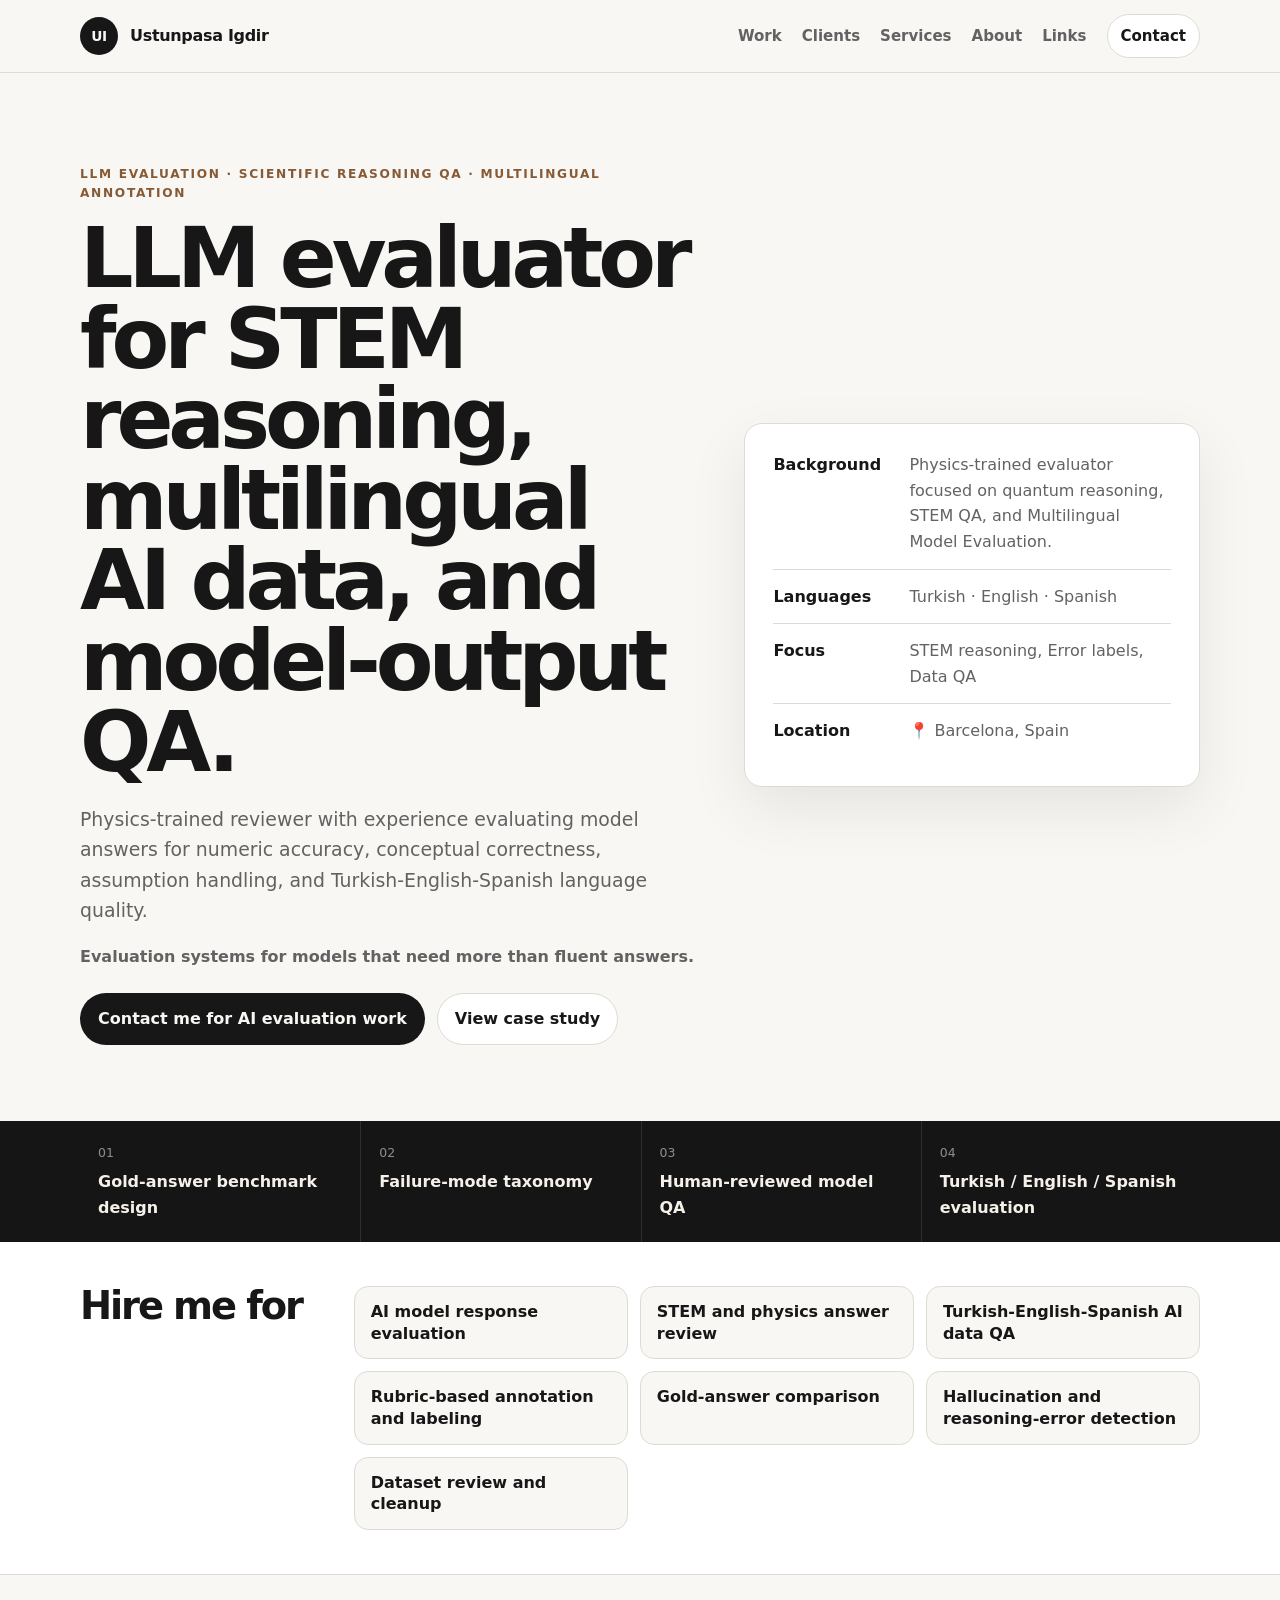
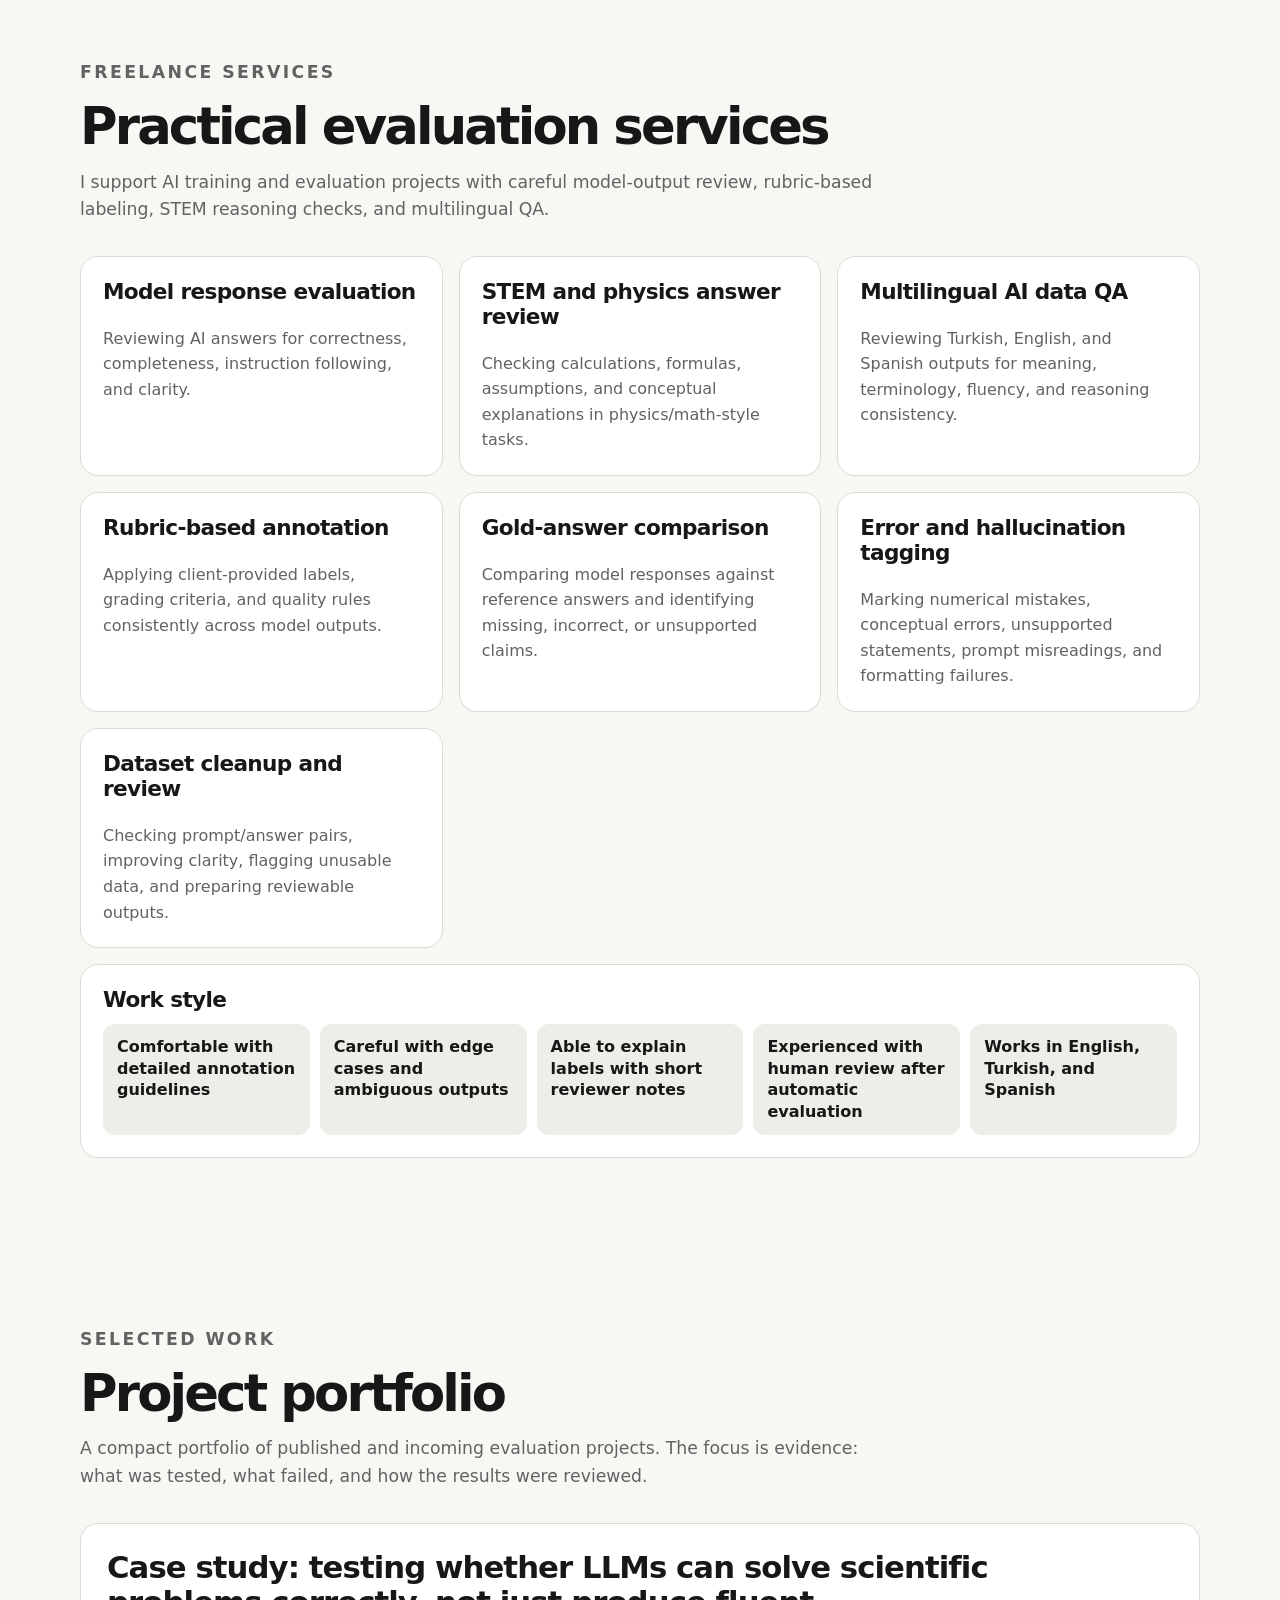
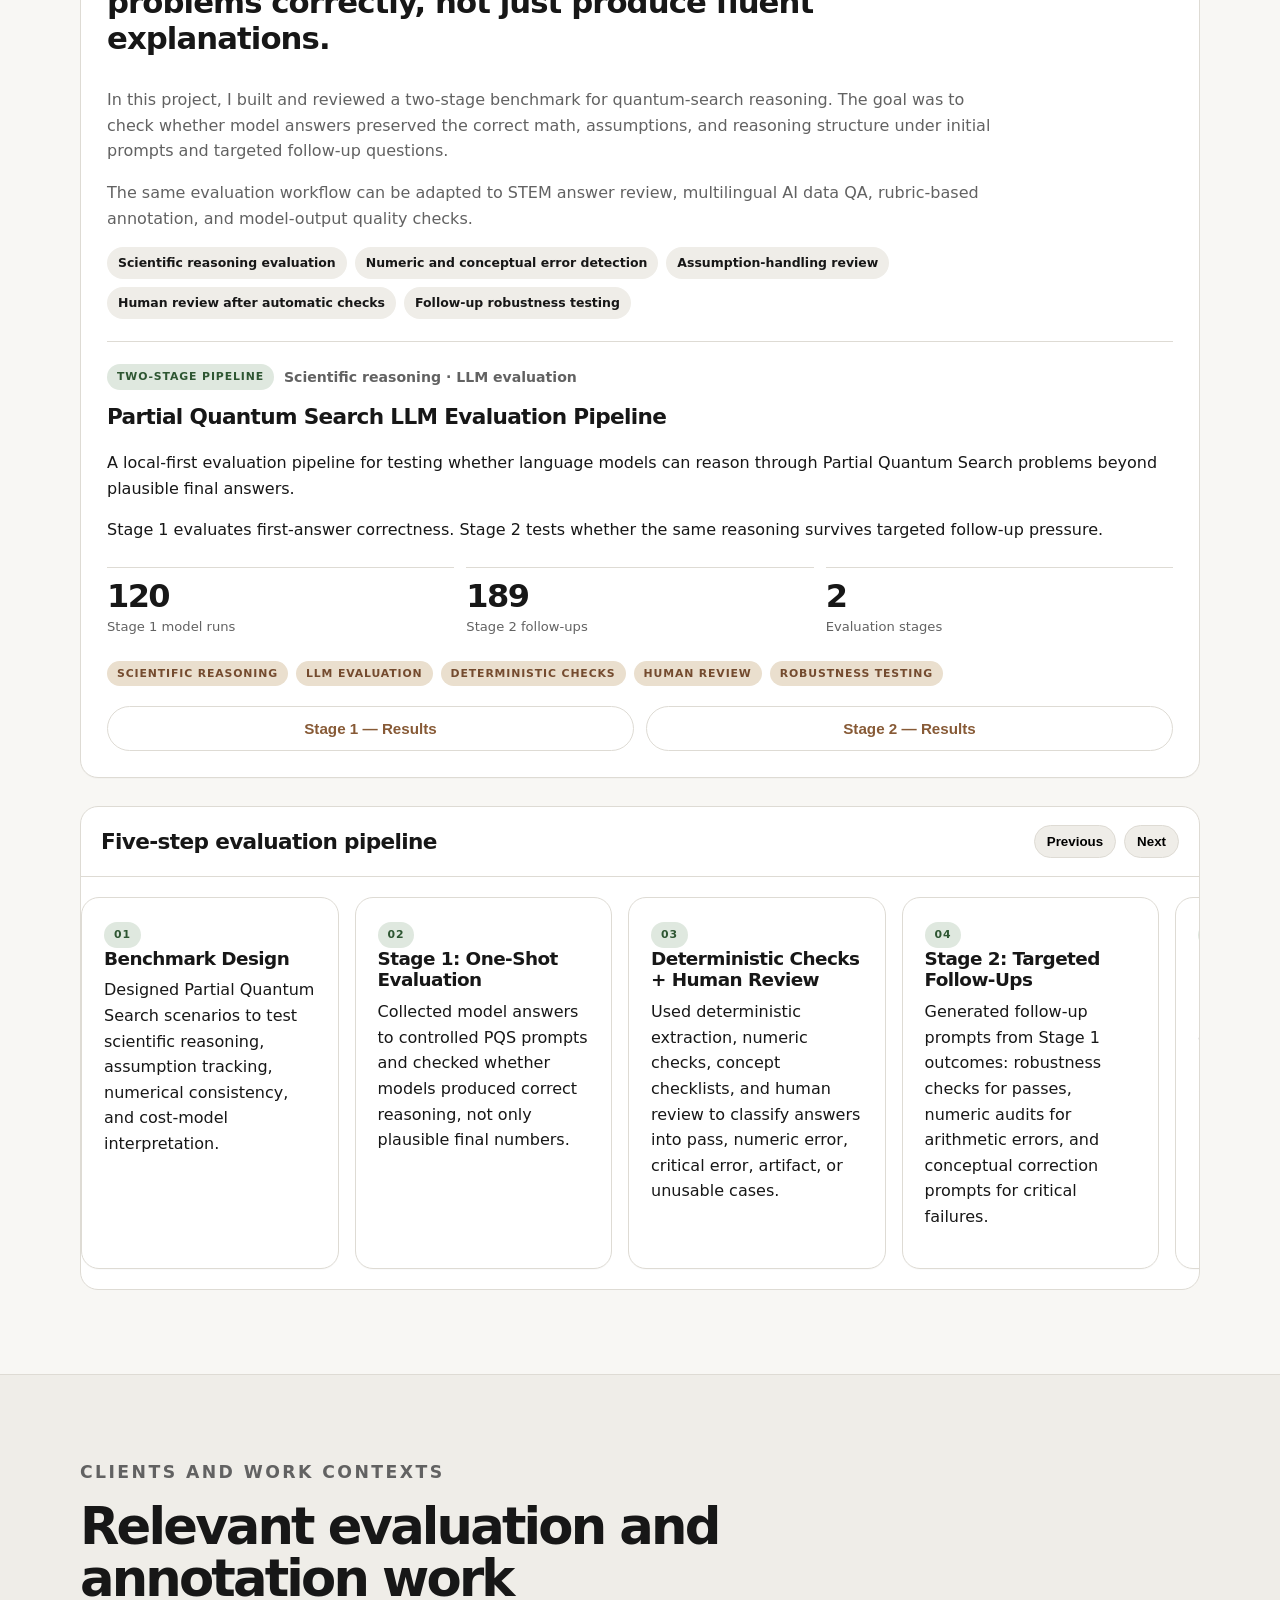
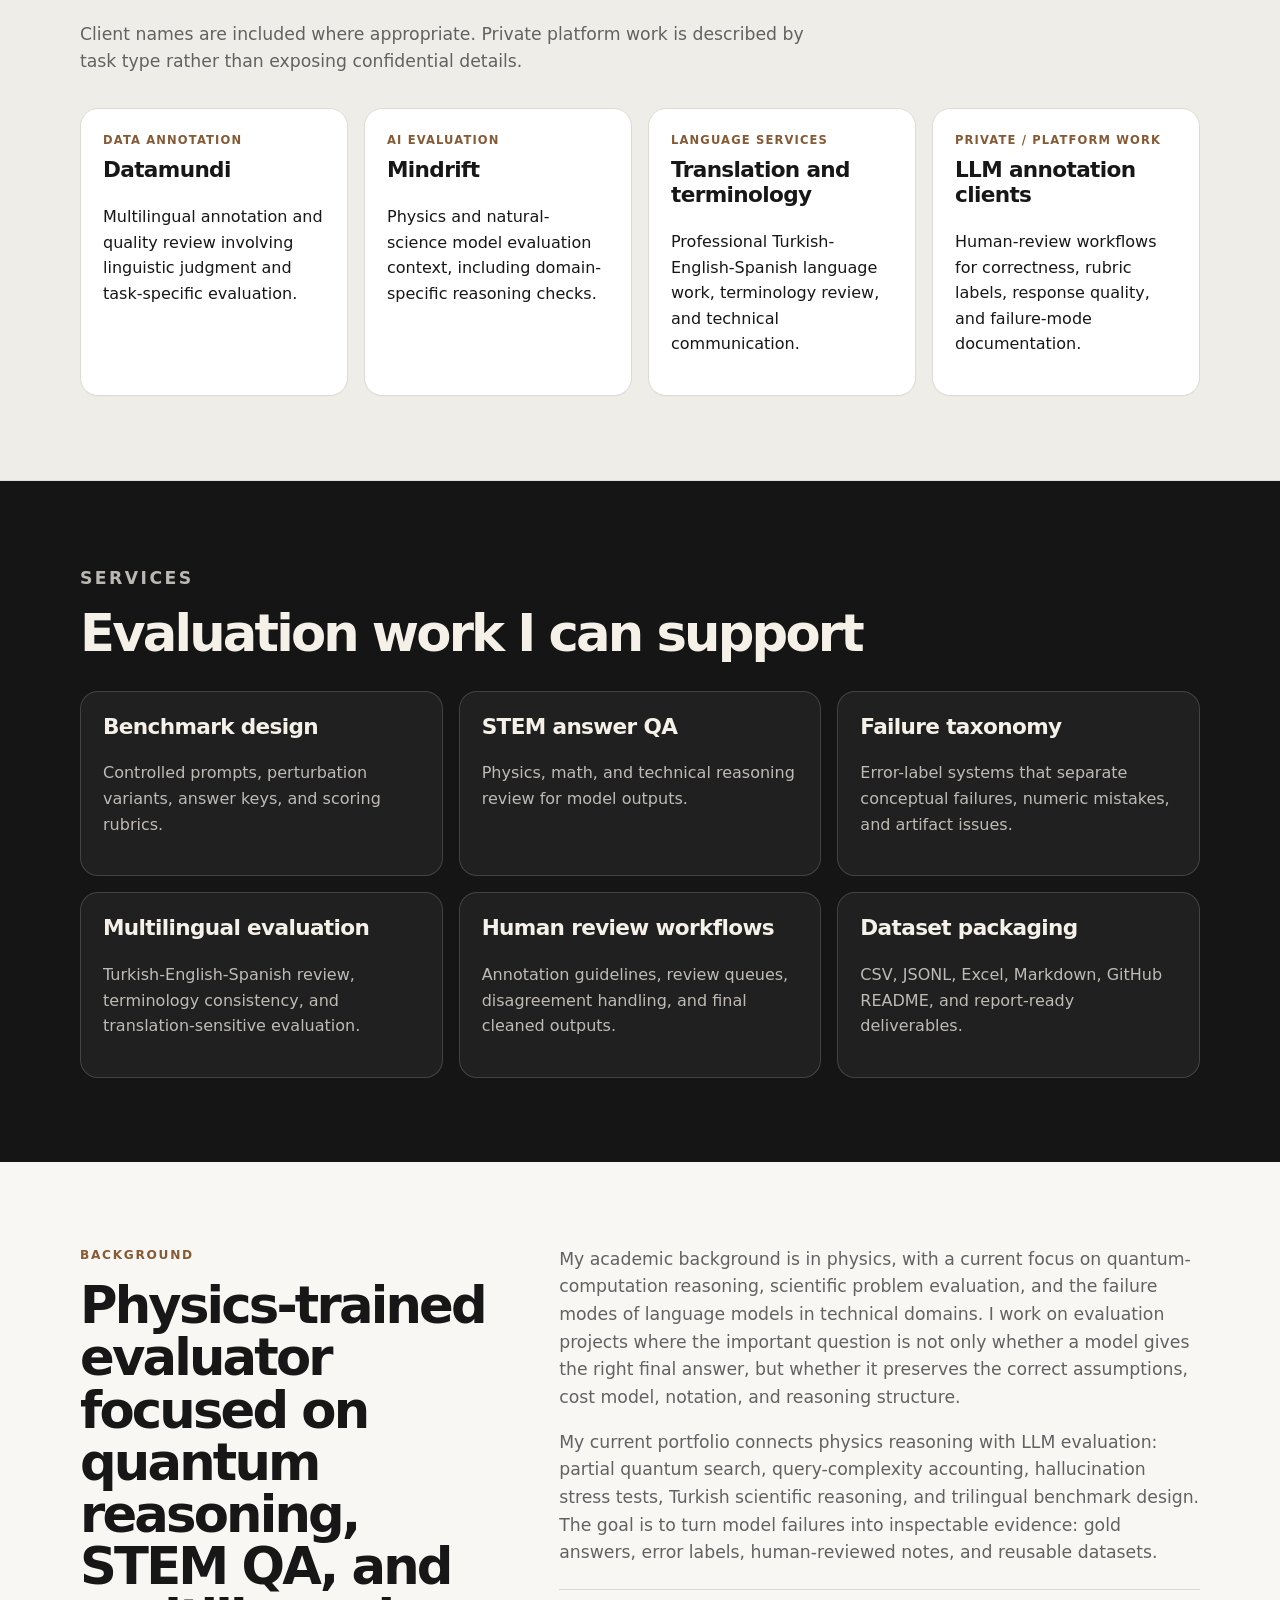
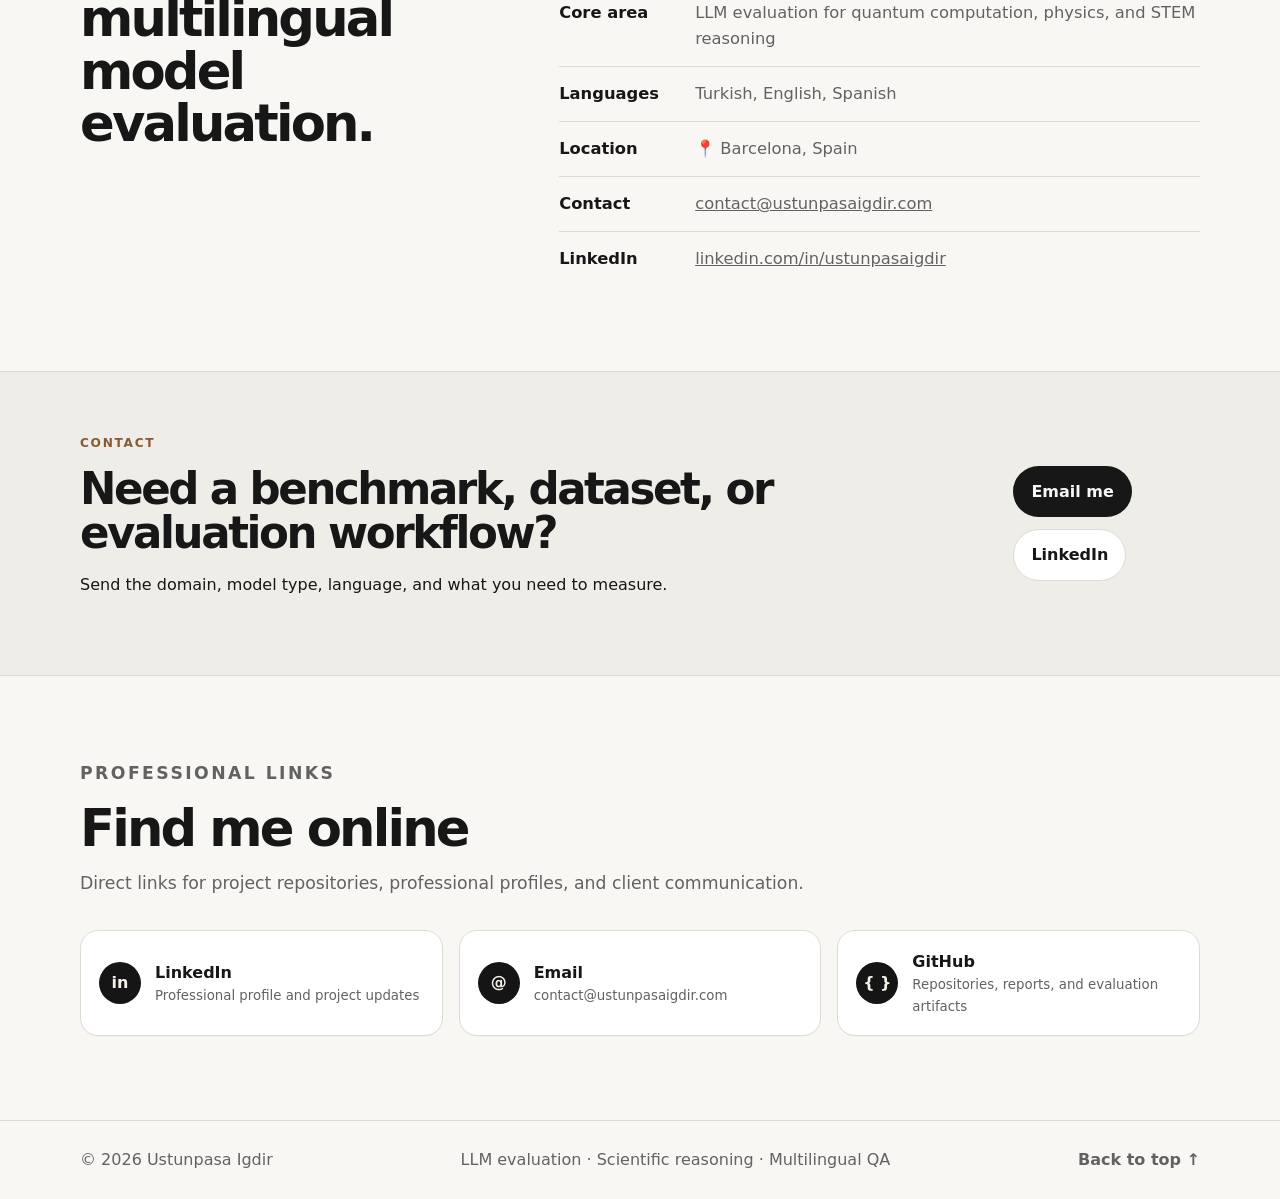
==== commit 997bcd6d: "Update portfolio positioning for AI evaluation work" ====
--- a/index.html
+++ b/index.html
@@ -43,11 +43,16 @@
       <div class="wrap hero-grid">
         <div class="hero-copy">
           <p class="kicker">LLM evaluation · Scientific reasoning QA · Multilingual annotation</p>
-          <h1>Evaluation systems for models that need more than fluent answers.</h1>
+          <h1>LLM evaluator for STEM reasoning, multilingual AI data, and model-output QA.</h1>
           <p class="lead">
-            I build controlled benchmarks, gold-answer rubrics, failure taxonomies, and human-review workflows
-            for testing how language models reason in scientific, technical, and multilingual settings.
-          </p>
+            Physics-trained reviewer with experience evaluating model answers for numeric accuracy,
+            conceptual correctness, assumption handling, and Turkish-English-Spanish language quality.
+          </p>
+          <p class="hero-support">Evaluation systems for models that need more than fluent answers.</p>
+          <div class="hero-actions" aria-label="Primary actions">
+            <a class="button primary" href="#contact">Contact me for AI evaluation work</a>
+            <a class="button secondary" href="#work">View case study</a>
+          </div>
         </div>
 
         <aside class="profile-card" aria-label="Professional summary">
@@ -94,6 +99,76 @@
       </div>
     </section>
 
+    <section class="hire-block" aria-labelledby="hire-title">
+      <div class="wrap hire-layout">
+        <h2 id="hire-title">Hire me for</h2>
+        <div class="hire-grid">
+          <div>AI model response evaluation</div>
+          <div>STEM and physics answer review</div>
+          <div>Turkish-English-Spanish AI data QA</div>
+          <div>Rubric-based annotation and labeling</div>
+          <div>Gold-answer comparison</div>
+          <div>Hallucination and reasoning-error detection</div>
+          <div>Dataset review and cleanup</div>
+        </div>
+      </div>
+    </section>
+
+    <section class="section practical-services" aria-labelledby="practical-services-title">
+      <div class="wrap">
+        <div class="section-head">
+          <p class="kicker">Freelance services</p>
+          <h2 id="practical-services-title">Practical evaluation services</h2>
+          <p>
+            I support AI training and evaluation projects with careful model-output review,
+            rubric-based labeling, STEM reasoning checks, and multilingual QA.
+          </p>
+        </div>
+
+        <div class="service-card-grid">
+          <article>
+            <h3>Model response evaluation</h3>
+            <p>Reviewing AI answers for correctness, completeness, instruction following, and clarity.</p>
+          </article>
+          <article>
+            <h3>STEM and physics answer review</h3>
+            <p>Checking calculations, formulas, assumptions, and conceptual explanations in physics/math-style tasks.</p>
+          </article>
+          <article>
+            <h3>Multilingual AI data QA</h3>
+            <p>Reviewing Turkish, English, and Spanish outputs for meaning, terminology, fluency, and reasoning consistency.</p>
+          </article>
+          <article>
+            <h3>Rubric-based annotation</h3>
+            <p>Applying client-provided labels, grading criteria, and quality rules consistently across model outputs.</p>
+          </article>
+          <article>
+            <h3>Gold-answer comparison</h3>
+            <p>Comparing model responses against reference answers and identifying missing, incorrect, or unsupported claims.</p>
+          </article>
+          <article>
+            <h3>Error and hallucination tagging</h3>
+            <p>Marking numerical mistakes, conceptual errors, unsupported statements, prompt misreadings, and formatting failures.</p>
+          </article>
+          <article>
+            <h3>Dataset cleanup and review</h3>
+            <p>Checking prompt/answer pairs, improving clarity, flagging unusable data, and preparing reviewable outputs.</p>
+          </article>
+        </div>
+
+        <div class="work-style">
+          <h3>Work style</h3>
+          <ul>
+            <li>Comfortable with detailed annotation guidelines</li>
+            <li>Careful with edge cases and ambiguous outputs</li>
+            <li>Able to explain labels with short reviewer notes</li>
+            <li>Experienced with human review after automatic evaluation</li>
+            <li>Works in English, Turkish, and Spanish</li>
+          </ul>
+        </div>
+      </div>
+    </section>
+
     <section class="section" id="work">
       <div class="wrap">
         <div class="section-head">
@@ -107,6 +182,25 @@
 
         <div class="featured-work single-feature">
           <article class="featured-card">
+            <div class="case-study-intro">
+              <h3>Case study: testing whether LLMs can solve scientific problems correctly, not just produce fluent explanations.</h3>
+              <p>
+                In this project, I built and reviewed a two-stage benchmark for quantum-search reasoning.
+                The goal was to check whether model answers preserved the correct math, assumptions, and
+                reasoning structure under initial prompts and targeted follow-up questions.
+              </p>
+              <p>
+                The same evaluation workflow can be adapted to STEM answer review, multilingual AI data QA,
+                rubric-based annotation, and model-output quality checks.
+              </p>
+              <div class="case-demo-list" aria-label="What this demonstrates">
+                <span>Scientific reasoning evaluation</span>
+                <span>Numeric and conceptual error detection</span>
+                <span>Assumption-handling review</span>
+                <span>Human review after automatic checks</span>
+                <span>Follow-up robustness testing</span>
+              </div>
+            </div>
             <div class="card-meta">
               <span class="status published">Two-stage pipeline</span>
               <span>Scientific reasoning · LLM evaluation</span>
@@ -138,7 +232,6 @@
               <div class="summary-stage" data-stage="s1" hidden>
                 <div class="summary-head">
                   <h4>Stage 1 — One-shot evaluation</h4>
-                  <a class="summary-open" href="partial-quantum-search-llm-evaluation/index.html">Open full page →</a>
                 </div>
                 <div class="summary-grid">
                   <div><strong>120</strong><span>Total model runs</span></div>
@@ -155,6 +248,7 @@
               <div class="summary-stage" data-stage="s2" hidden>
                 <div class="summary-head">
                   <h4>Stage 2 — Targeted follow-ups</h4>
+                  <a class="summary-open" href="partial-quantum-search-llm-evaluation/pqs-failure-analysis.pdf">Failure analysis (PDF) ↓</a>
                   <a class="summary-open" href="partial-quantum-search-llm-evaluation/stage-2-report.html">Open full page →</a>
                 </div>
                 <div class="summary-grid">
@@ -240,7 +334,7 @@
           </article>
           <article>
             <span>Language services</span>
-            <h3>ProZ profile</h3>
+            <h3>Translation and terminology</h3>
             <p>Professional Turkish-English-Spanish language work, terminology review, and technical communication.</p>
           </article>
           <article>
@@ -367,29 +461,6 @@
               <small>Repositories, reports, and evaluation artifacts</small>
             </span>
           </a>
-          <span class="social-card social-card--cv social-card--disabled" role="link" aria-disabled="true">
-            <span class="social-icon" aria-hidden="true">CV</span>
-            <span>
-              <strong>CV</strong>
-              <small>Download link pending</small>
-            </span>
-          </span>
-
-          <span class="social-card social-card--huggingface social-card--disabled" role="link" aria-disabled="true">
-            <span class="social-icon" aria-hidden="true">HF</span>
-            <span>
-              <strong>Hugging Face</strong>
-              <small>Dataset/profile link TBD</small>
-            </span>
-          </span>
-
-          <span class="social-card social-card--proz social-card--disabled" role="link" aria-disabled="true">
-            <span class="social-icon" aria-hidden="true">P</span>
-            <span>
-              <strong>ProZ</strong>
-              <small>Translator profile link TBD</small>
-            </span>
-          </span>
         </div>
       </div>
     </section>
--- a/styles.css
+++ b/styles.css
@@ -59,6 +59,8 @@
 h4{font-size:1.15rem;line-height:1.18;letter-spacing:-.03em;margin-bottom:8px;}
 .lead,.section-head p,.about-text p,.note{color:var(--muted);font-size:1.08rem;}
 .lead{max-width:760px;font-size:1.18rem;}
+.hero-support{max-width:700px;color:var(--muted);font-weight:750;margin-bottom:0;}
+.hero-actions{display:flex;flex-wrap:wrap;gap:12px;margin-top:24px;}
 
 .profile-card,.featured-card,.featured-note,.project-slide,.client-list article,.method-list article,.social-card{
   background:var(--surface);
@@ -81,6 +83,12 @@
 .proof-grid span{display:block;color:rgba(245,241,233,.55);font-size:.78rem;margin-bottom:6px;}
 .proof-grid strong{font-size:1rem;}
 
+.hire-block{padding:44px 0;background:var(--surface);border-bottom:1px solid var(--line);}
+.hire-layout{display:grid;grid-template-columns:.45fr 1.55fr;gap:28px;align-items:start;}
+.hire-layout h2{font-size:clamp(1.8rem,3vw,2.6rem);margin:0;}
+.hire-grid{display:grid;grid-template-columns:repeat(3,1fr);gap:12px;}
+.hire-grid div{border:1px solid var(--line);border-radius:14px;background:var(--bg);padding:14px 16px;font-weight:800;line-height:1.35;}
+
 .section{padding:84px 0;}
 .muted{background:var(--surface-2);border-block:1px solid var(--line);}
 .dark{background:var(--dark);color:var(--dark-text);}
@@ -91,6 +99,11 @@
 .featured-work{display:grid;grid-template-columns:minmax(0,1.35fr) minmax(280px,.65fr);gap:20px;align-items:start;}
 .featured-work.single-feature{grid-template-columns:1fr;}
 .featured-card,.featured-note{padding:26px;}
+.case-study-intro{border-bottom:1px solid var(--line);padding-bottom:22px;margin-bottom:22px;}
+.case-study-intro h3{max-width:900px;font-size:clamp(1.45rem,2.4vw,2rem);}
+.case-study-intro p{max-width:900px;color:var(--muted);}
+.case-demo-list{display:flex;flex-wrap:wrap;gap:8px;margin-top:14px;}
+.case-demo-list span{display:inline-flex;border-radius:999px;padding:6px 11px;background:var(--surface-2);color:var(--text);font-size:.78rem;font-weight:800;}
 .card-meta{display:flex;flex-wrap:wrap;align-items:center;gap:10px;margin-bottom:14px;color:var(--muted);font-size:.88rem;font-weight:700;}
 .status{display:inline-flex;align-items:center;border-radius:999px;padding:4px 10px;text-transform:uppercase;letter-spacing:.08em;font-size:.68rem;font-weight:850;}
 .status.published{background:#dfe8df;color:#2e5632;}
@@ -122,6 +135,14 @@
 .client-list span{display:block;color:var(--accent);font-weight:850;text-transform:uppercase;letter-spacing:.1em;font-size:.72rem;margin-bottom:8px;}
 .services-grid{grid-template-columns:repeat(3,1fr);}
 .services-grid article{border:1px solid rgba(245,241,233,.16);border-radius:var(--radius);background:rgba(255,255,255,.05);}
+.practical-services{background:var(--bg);}
+.service-card-grid{display:grid;grid-template-columns:repeat(3,1fr);gap:16px;}
+.service-card-grid article,.work-style{background:var(--surface);border:1px solid var(--line);border-radius:var(--radius);padding:22px;box-shadow:0 1px 0 rgba(0,0,0,.02);}
+.service-card-grid p{color:var(--muted);margin-bottom:0;}
+.work-style{margin-top:16px;}
+.work-style h3{margin-bottom:12px;}
+.work-style ul{display:grid;grid-template-columns:repeat(5,1fr);gap:10px;list-style:none;margin:0;padding:0;}
+.work-style li{background:var(--surface-2);border-radius:12px;padding:12px 14px;font-weight:750;line-height:1.35;}
 
 .method-layout,.about-layout{display:grid;grid-template-columns:.8fr 1.2fr;gap:52px;align-items:start;}
 .sticky{position:sticky;top:104px;}
@@ -152,6 +173,10 @@
 
 @media (max-width:960px){
   .hero-grid,.featured-work,.method-layout,.about-layout{grid-template-columns:1fr;}
+  .hire-layout{grid-template-columns:1fr;}
+  .hire-grid{grid-template-columns:repeat(2,1fr);}
+  .service-card-grid{grid-template-columns:repeat(2,1fr);}
+  .work-style ul{grid-template-columns:repeat(2,1fr);}
   .project-slide{flex-basis:calc((100% - var(--carousel-gap)) / 2);}
   .client-list,.services-grid,.social-grid{grid-template-columns:repeat(2,1fr);}
   .proof-grid{grid-template-columns:repeat(2,1fr);}
@@ -172,6 +197,9 @@
 @media (max-width:620px){
   .wrap{width:min(100% - 28px,var(--max));}
   .hero,.section{padding:58px 0;}
+  .hero-actions .button{width:100%;}
+  .hire-grid{grid-template-columns:1fr;}
+  .service-card-grid,.work-style ul{grid-template-columns:1fr;}
   .proof-grid,.client-list,.services-grid,.social-grid{grid-template-columns:1fr;}
   .contact-inner,.footer-wrap{flex-direction:column;align-items:flex-start;}
 }
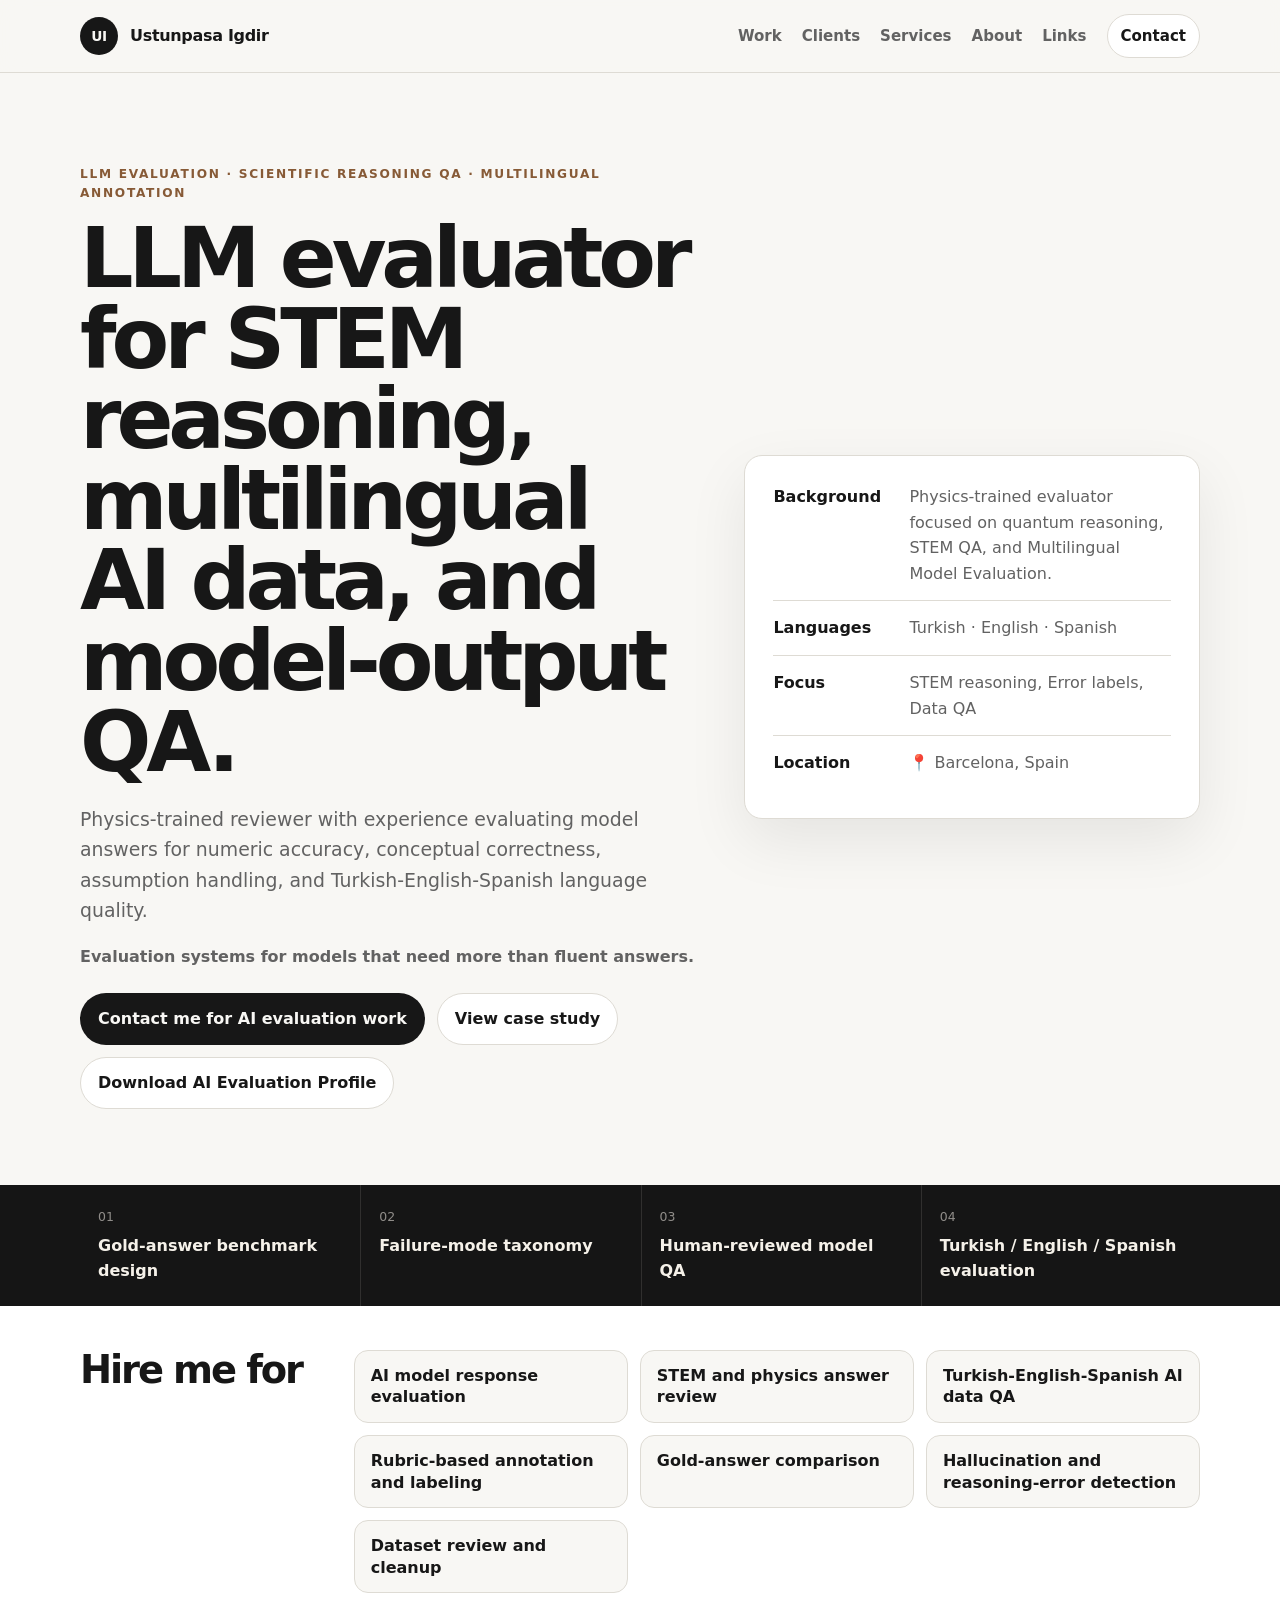
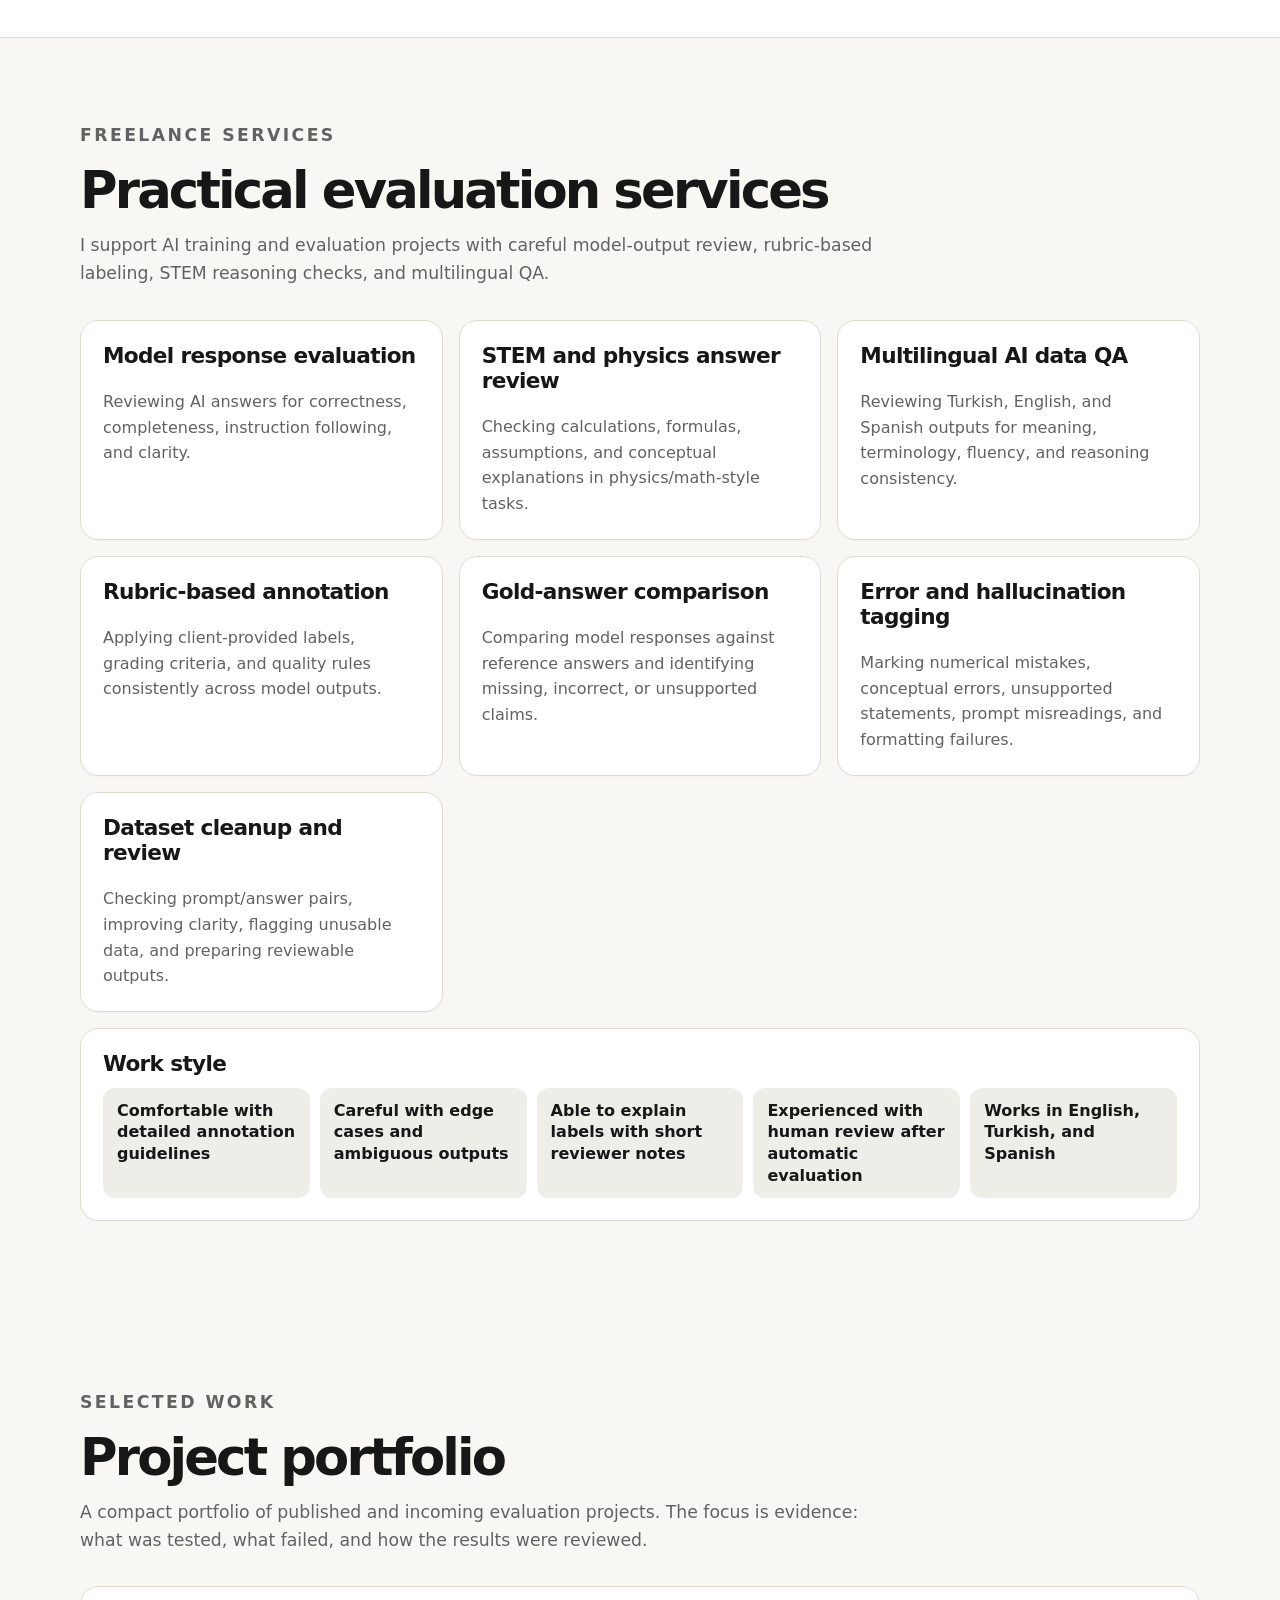
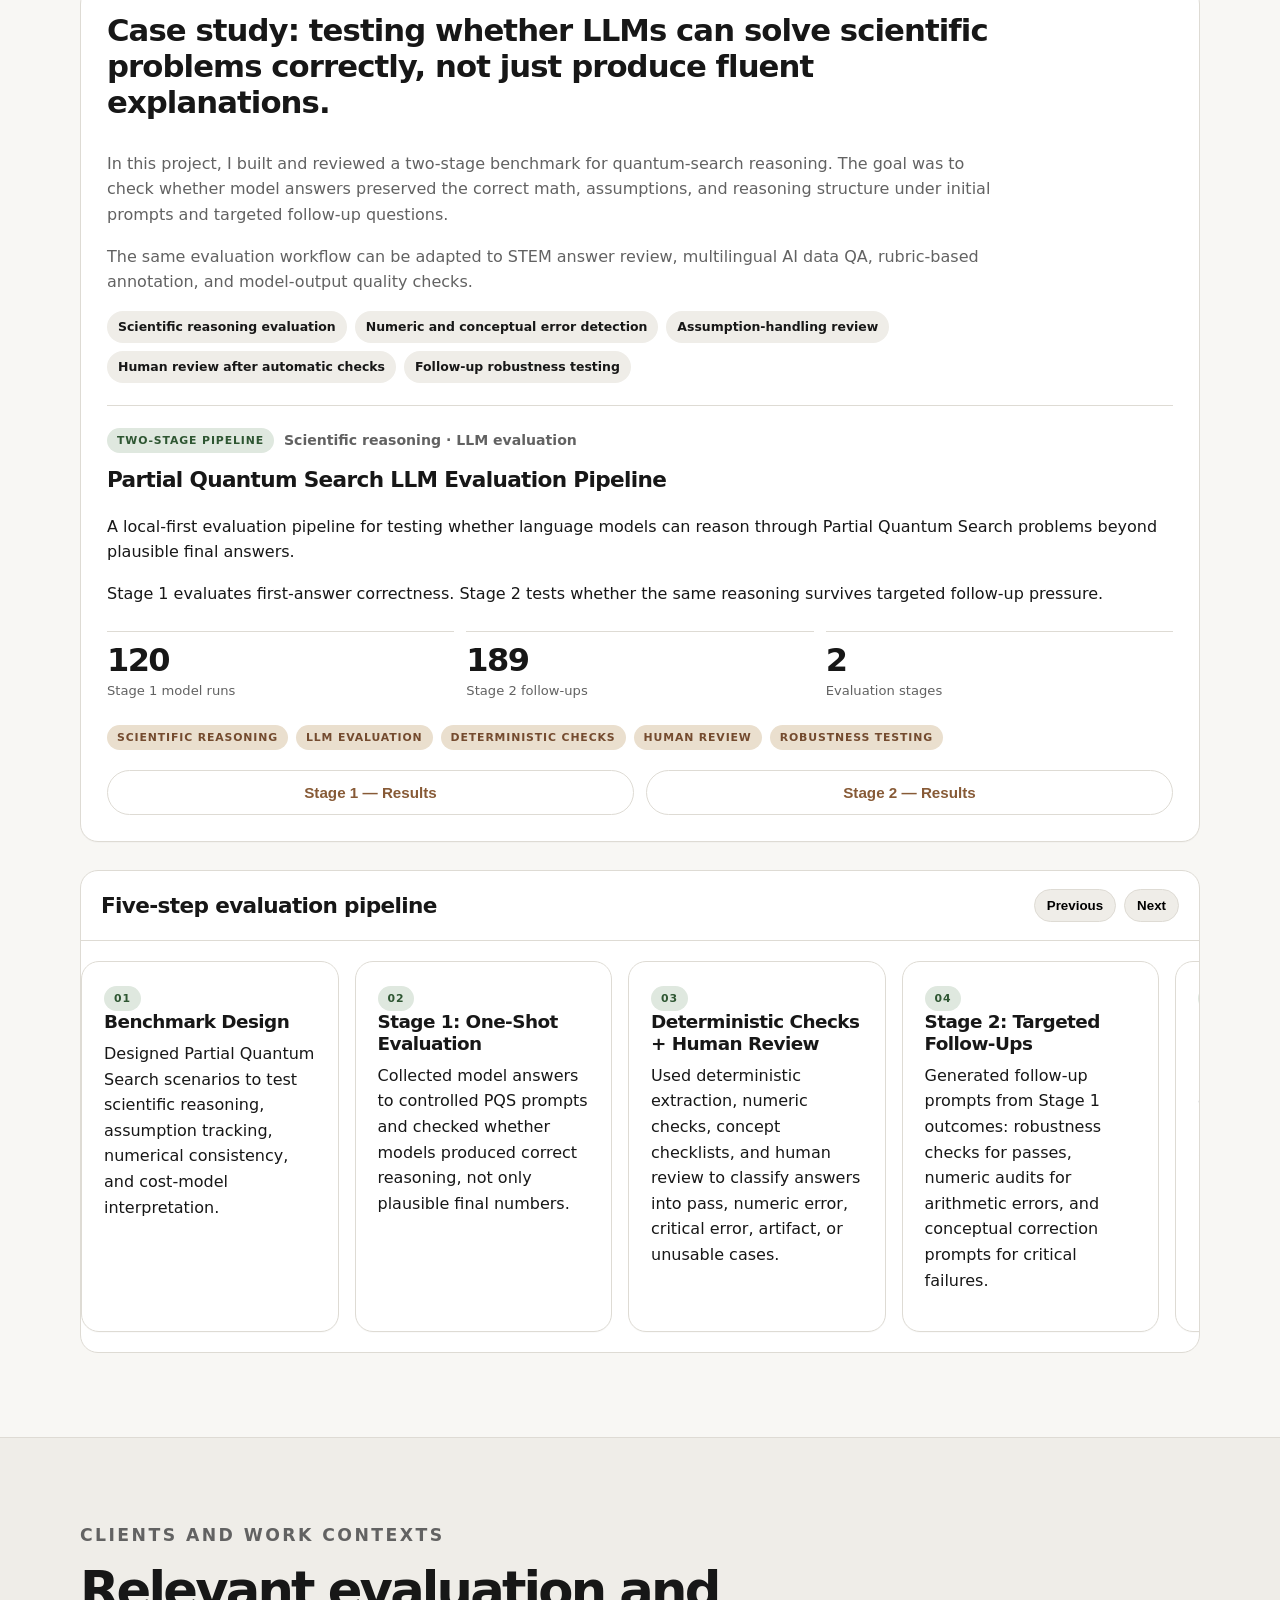
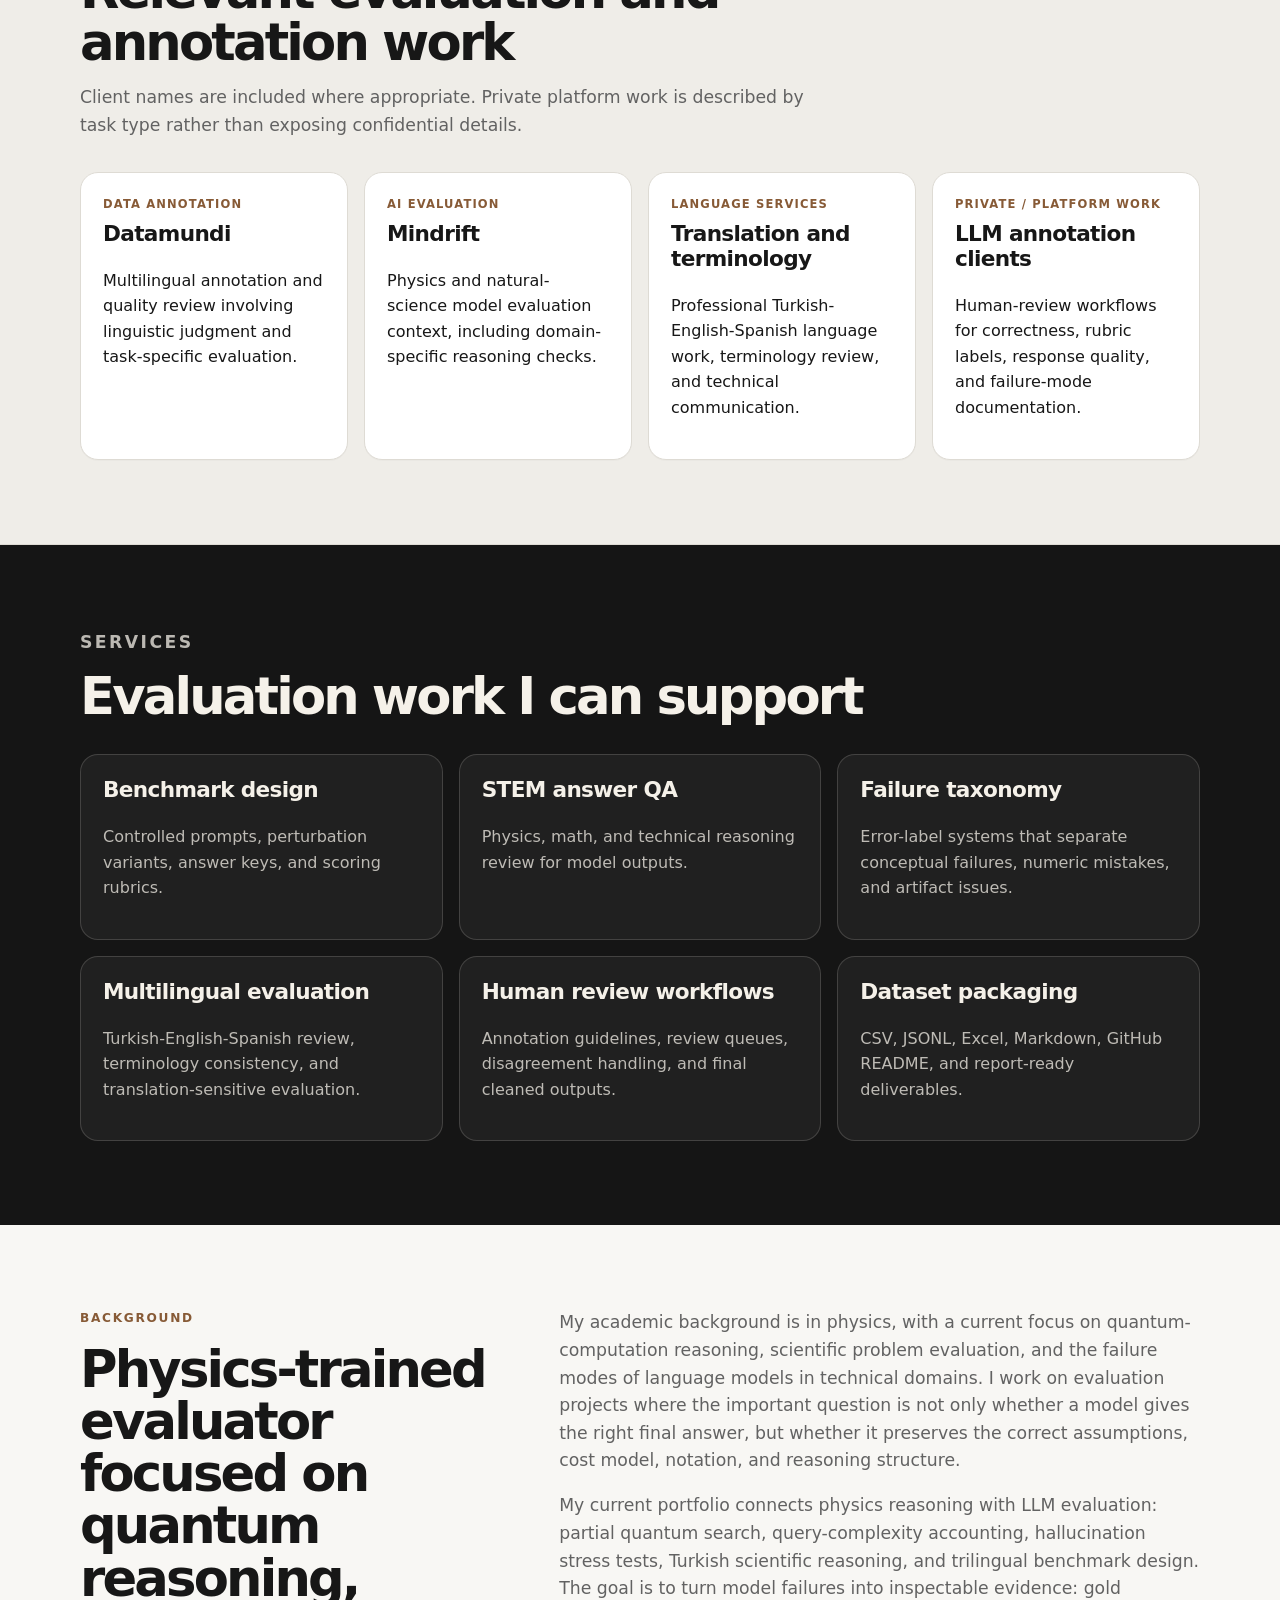
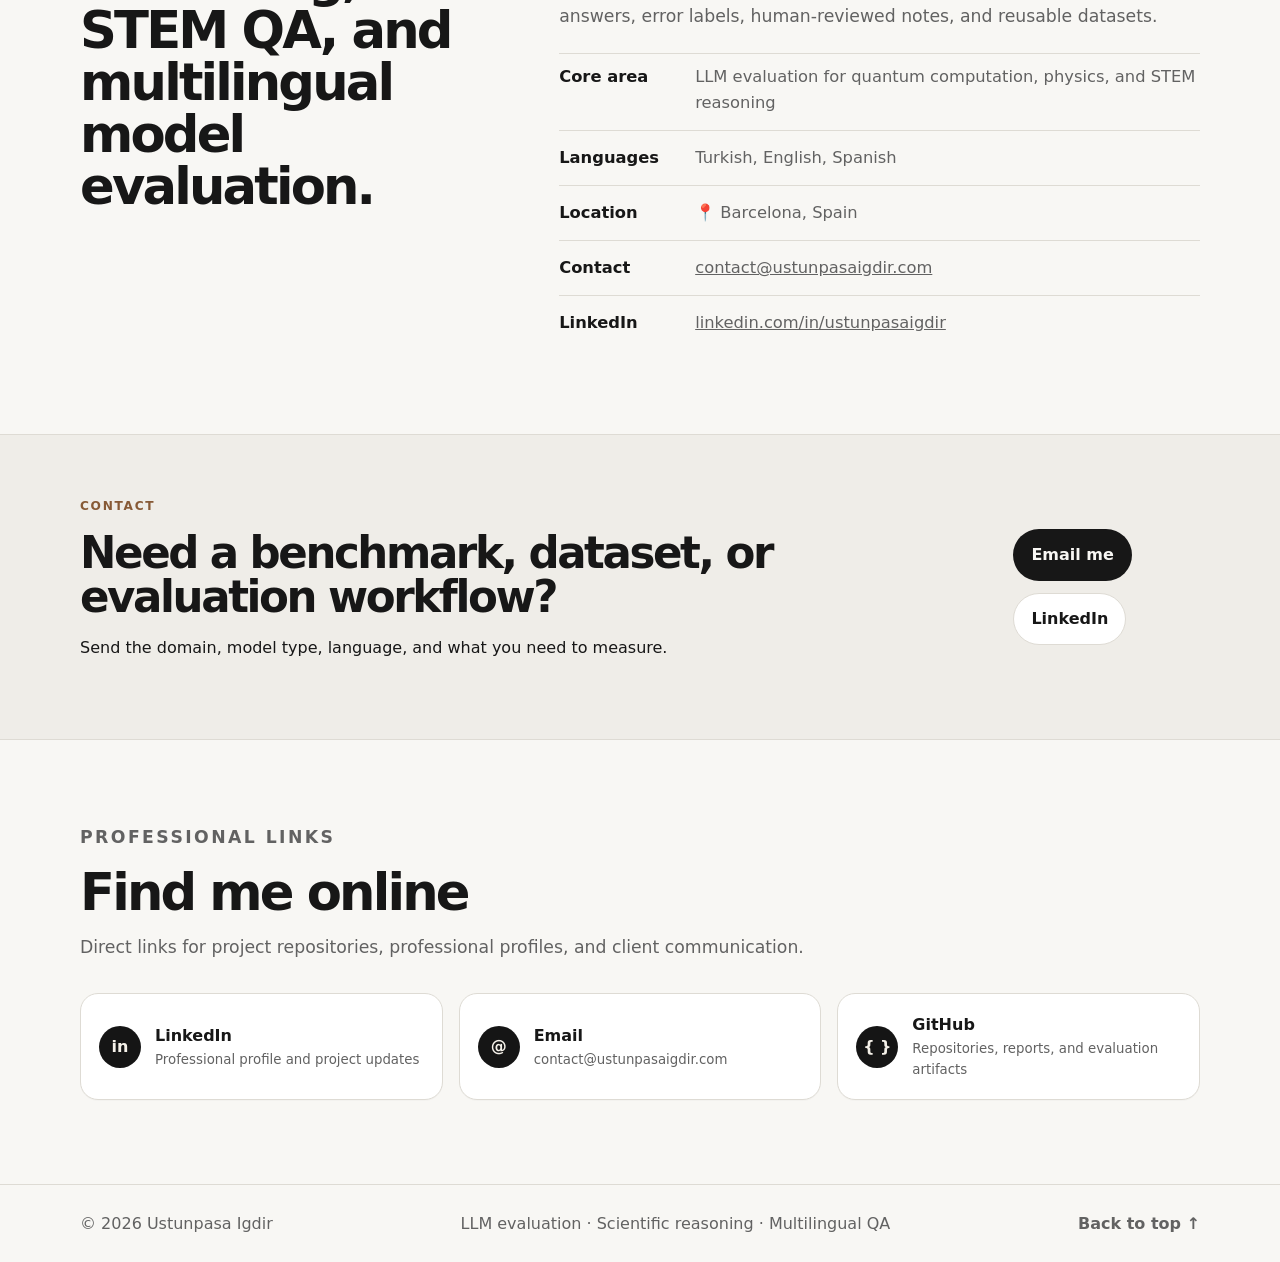
==== commit 799e366a: "Add downloadable AI evaluation profile" ====
--- a/index.html
+++ b/index.html
@@ -52,6 +52,7 @@
           <div class="hero-actions" aria-label="Primary actions">
             <a class="button primary" href="#contact">Contact me for AI evaluation work</a>
             <a class="button secondary" href="#work">View case study</a>
+            <a class="button secondary" href="assets/AI_Evaluation_Profile_Ustunpasa_Igdir.pdf" download>Download AI Evaluation Profile</a>
           </div>
         </div>
 
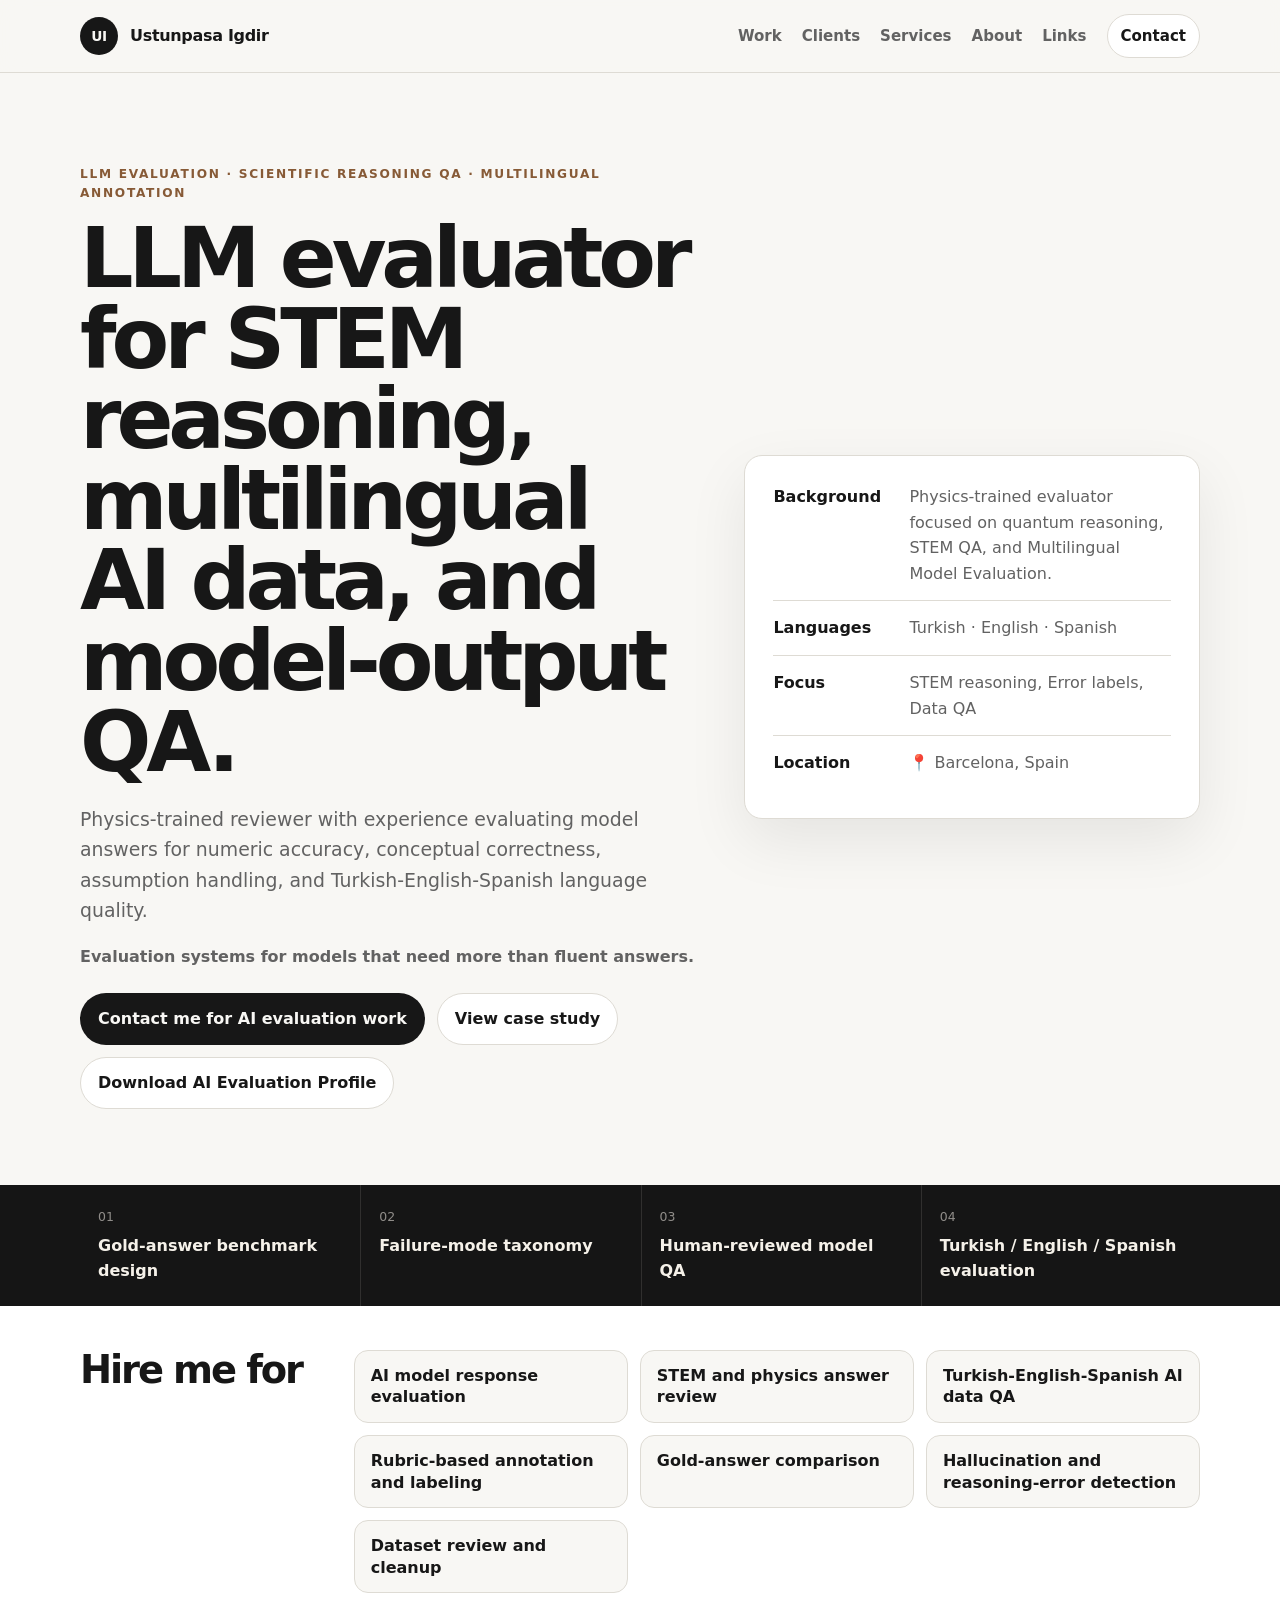
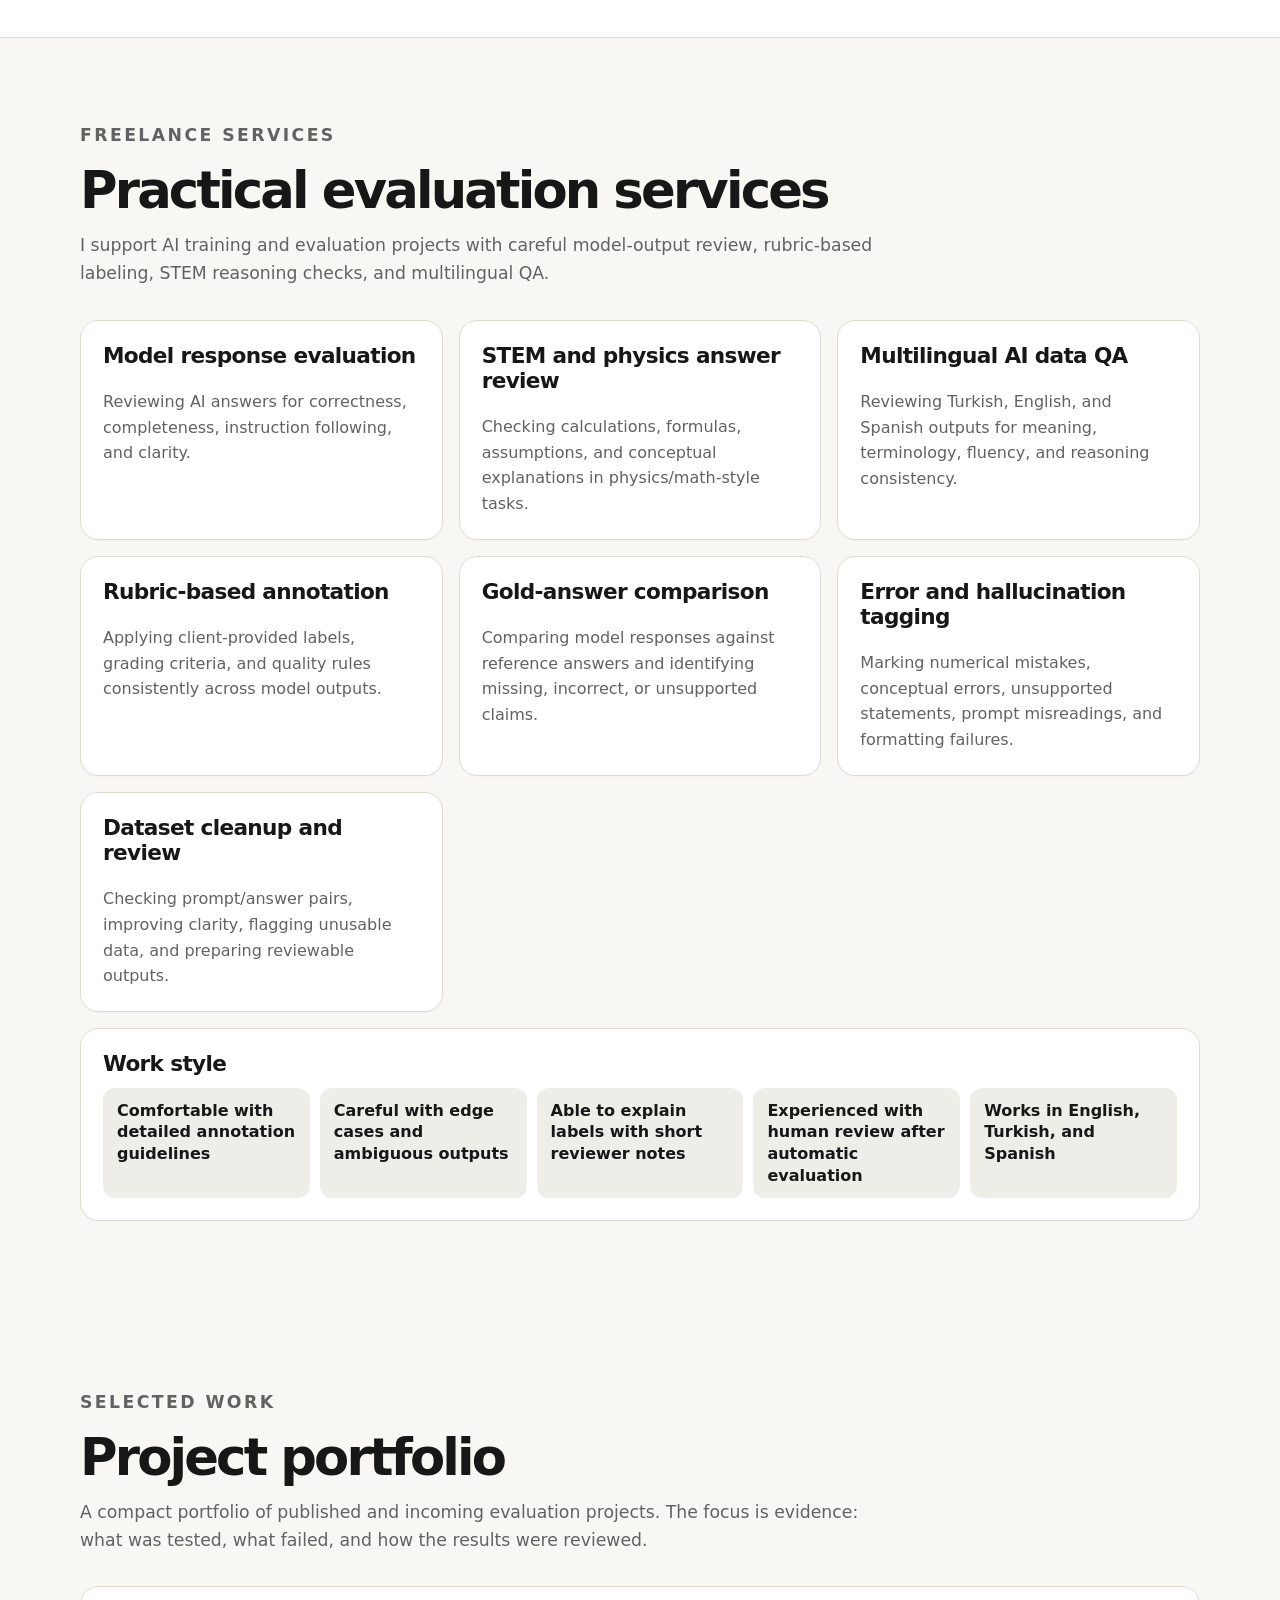
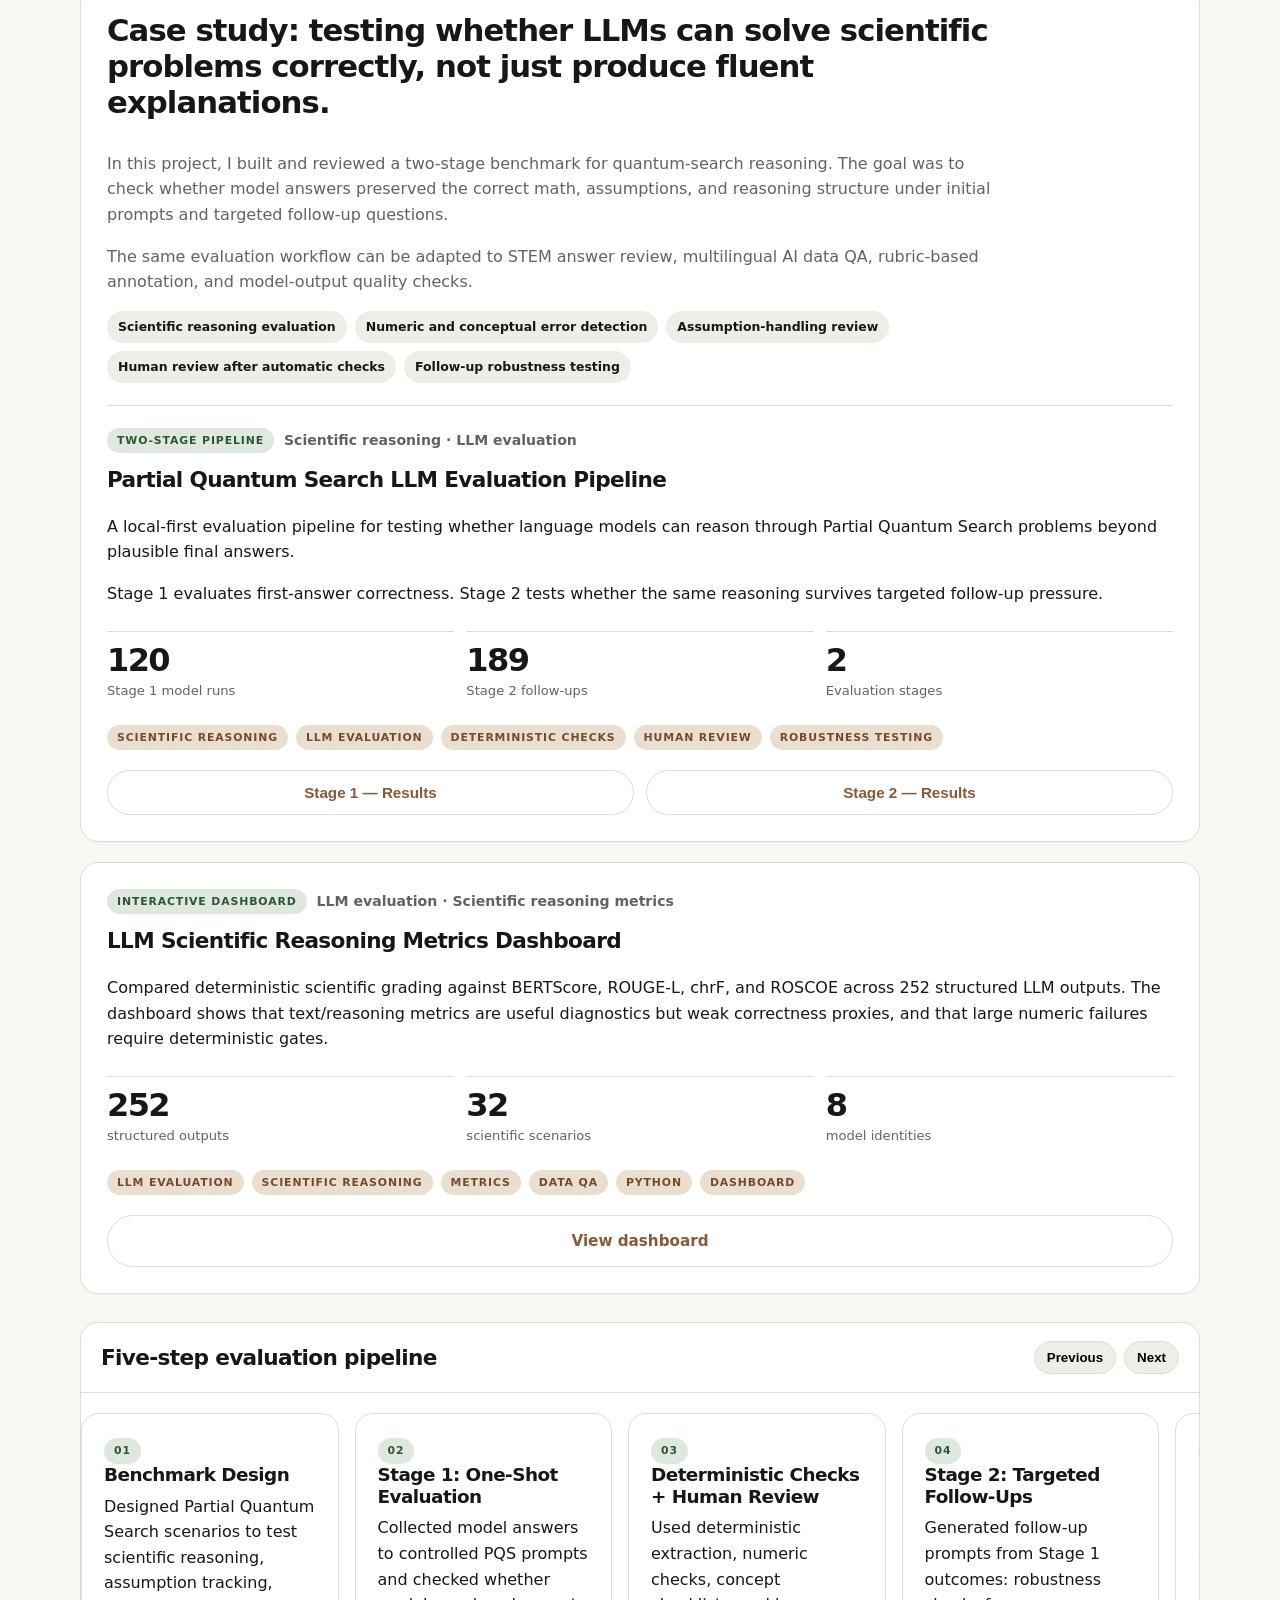
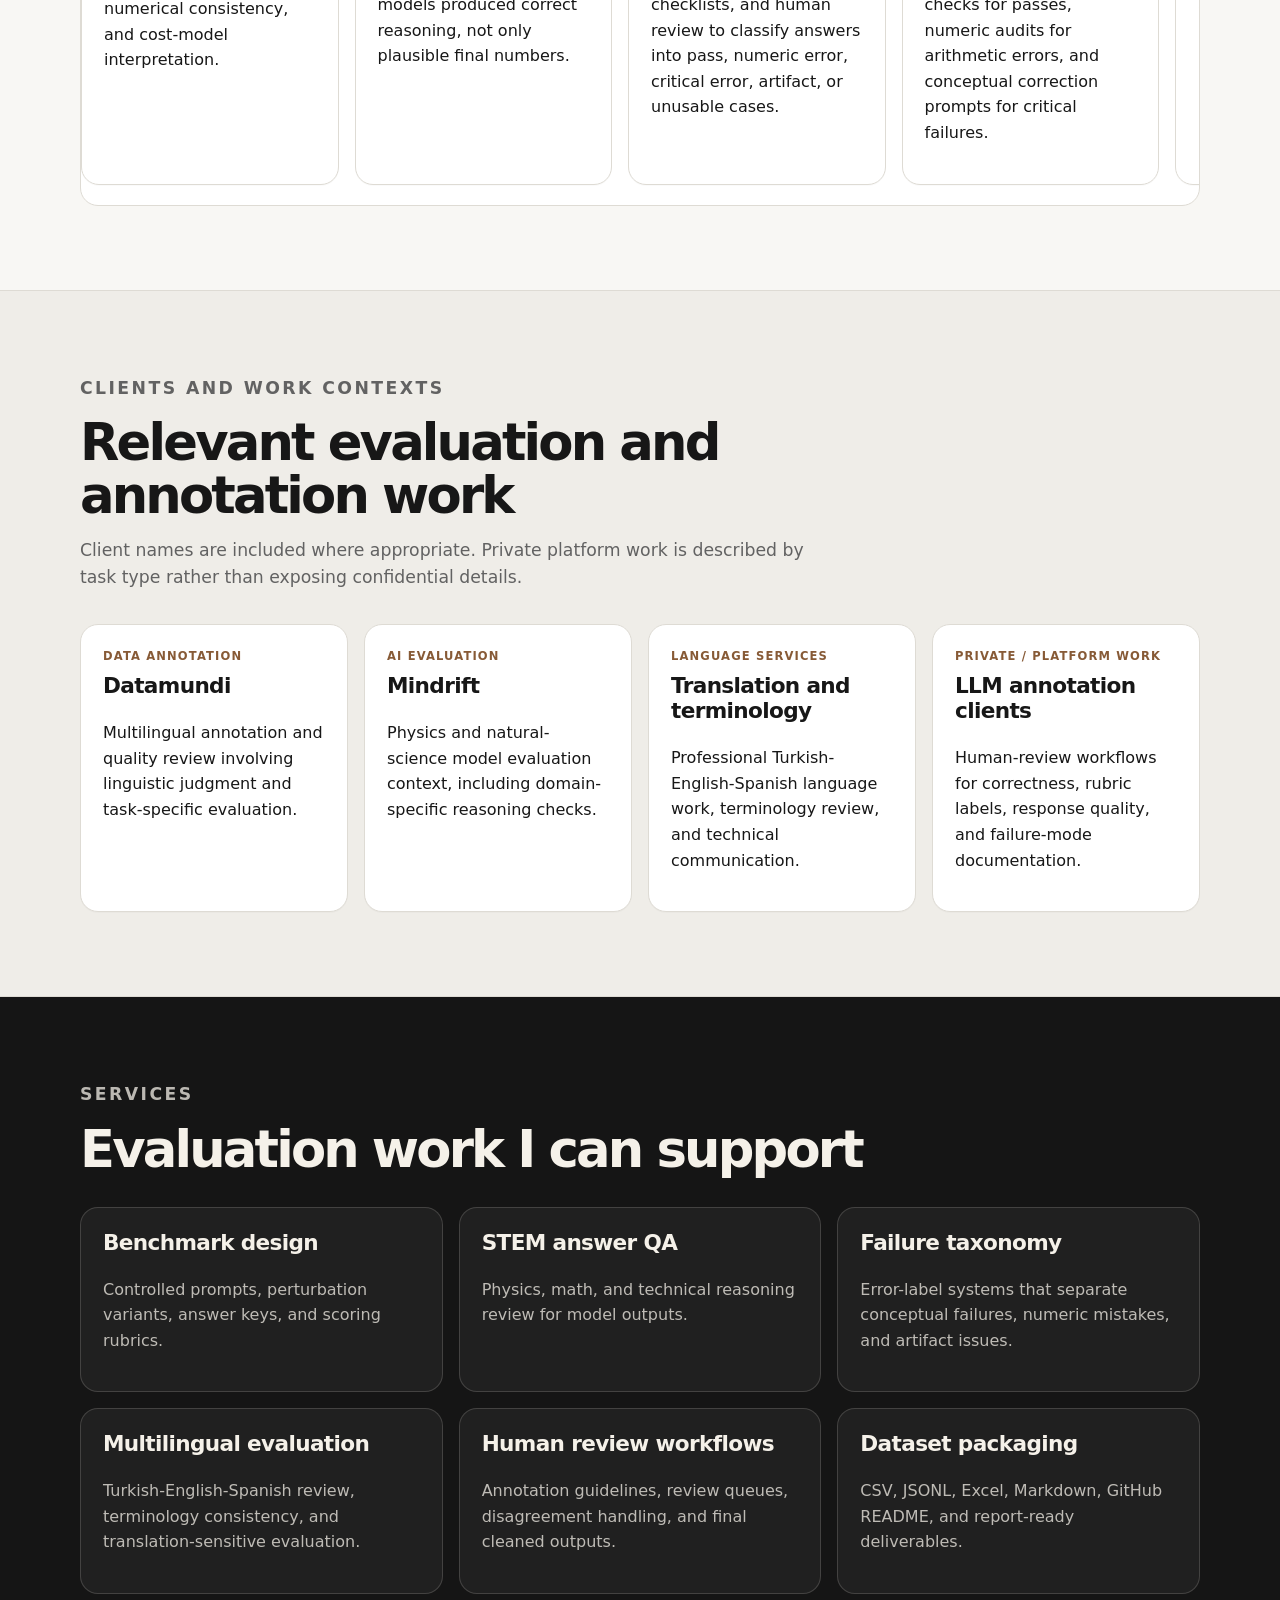
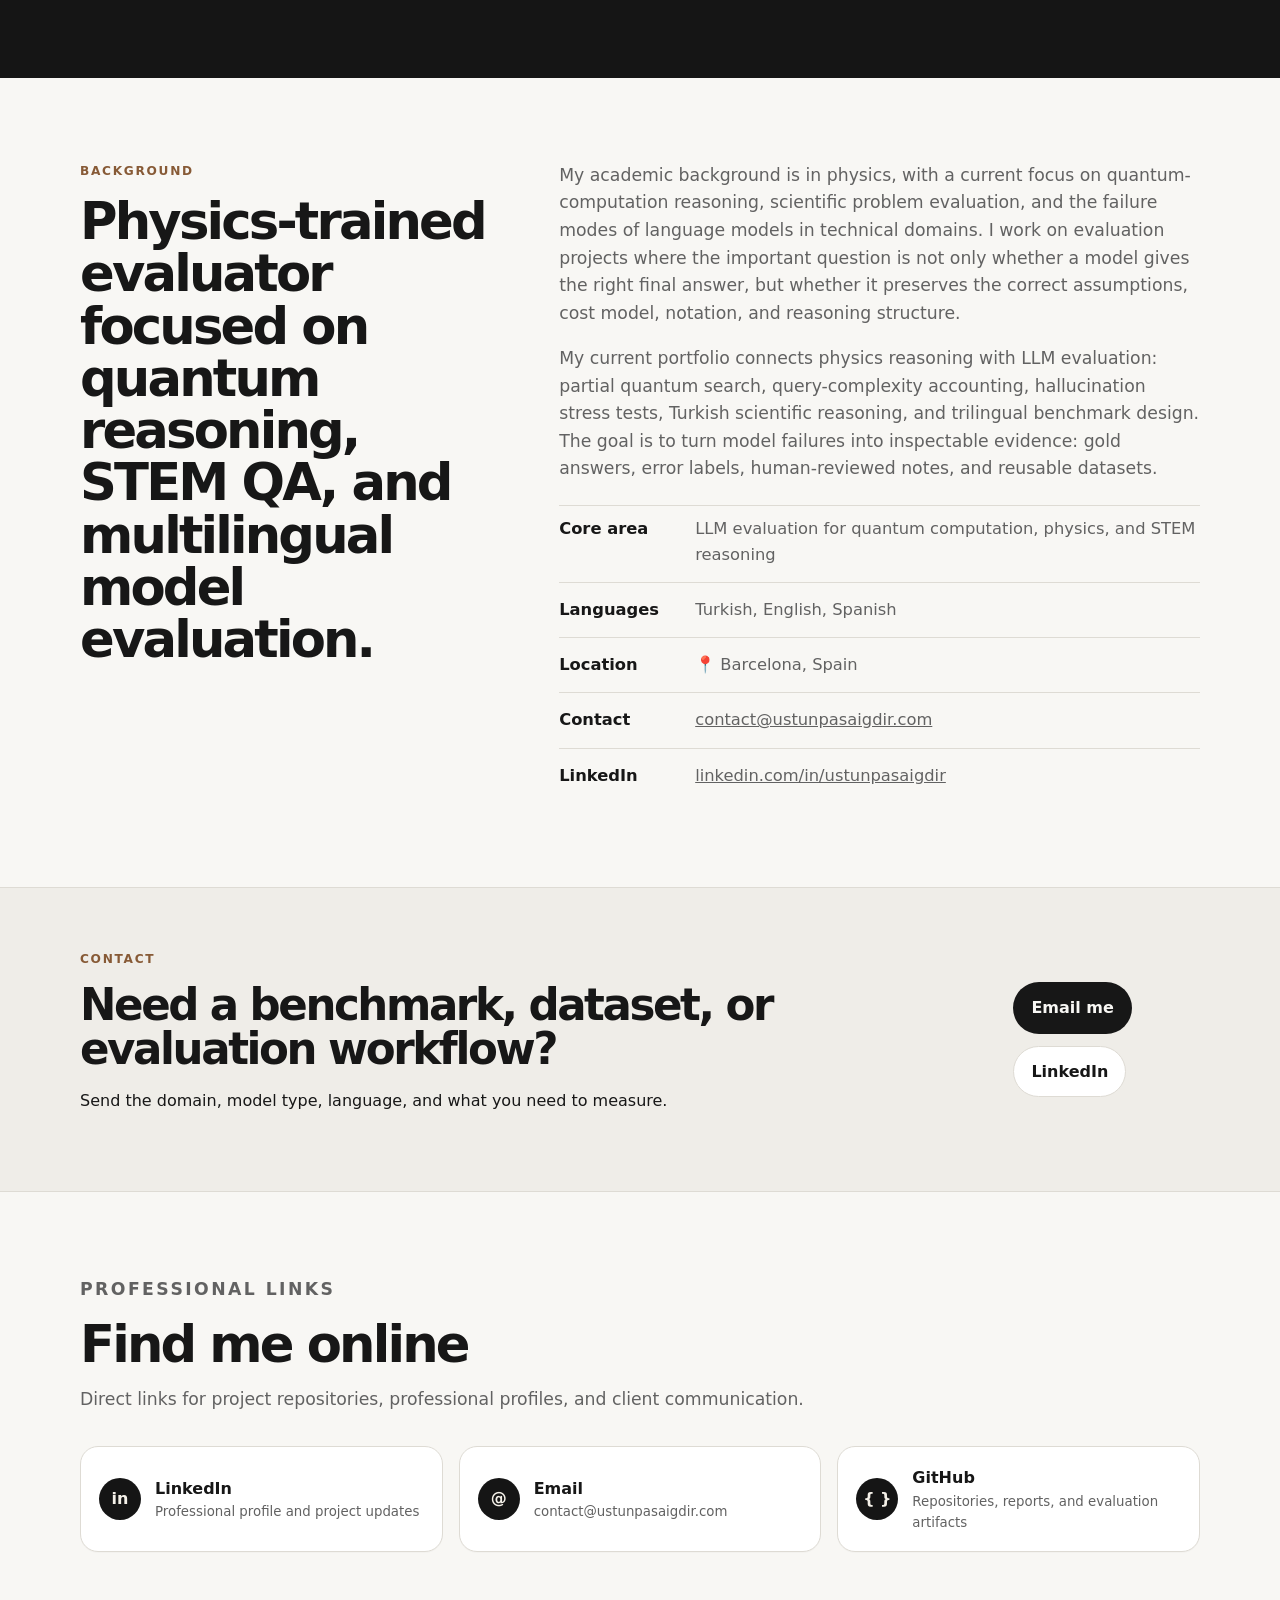
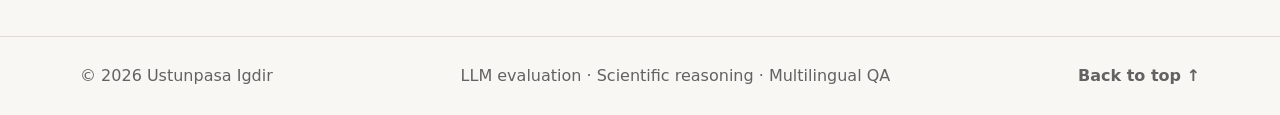
==== commit e71b7525: "Add Pipeline metric comparison dashboard" ====
--- a/index.html
+++ b/index.html
@@ -270,6 +270,35 @@
             </div>
           </article>
 
+          <article class="featured-card">
+            <div class="card-meta">
+              <span class="status published">Interactive dashboard</span>
+              <span>LLM evaluation · Scientific reasoning metrics</span>
+            </div>
+            <h3>LLM Scientific Reasoning Metrics Dashboard</h3>
+            <p>
+              Compared deterministic scientific grading against BERTScore, ROUGE-L, chrF, and ROSCOE across
+              252 structured LLM outputs. The dashboard shows that text/reasoning metrics are useful diagnostics
+              but weak correctness proxies, and that large numeric failures require deterministic gates.
+            </p>
+            <div class="result-line" aria-label="Dashboard totals">
+              <div><strong>252</strong><span>structured outputs</span></div>
+              <div><strong>32</strong><span>scientific scenarios</span></div>
+              <div><strong>8</strong><span>model identities</span></div>
+            </div>
+            <div class="tag-row" aria-label="Dashboard tags">
+              <span class="status planned">LLM Evaluation</span>
+              <span class="status planned">Scientific Reasoning</span>
+              <span class="status planned">Metrics</span>
+              <span class="status planned">Data QA</span>
+              <span class="status planned">Python</span>
+              <span class="status planned">Dashboard</span>
+            </div>
+            <div class="link-row">
+              <a href="projects/pipeline-metric-dashboard/" class="inline-link">View dashboard</a>
+            </div>
+          </article>
+
         </div>
 
         <div class="carousel-shell" aria-label="Project carousel">
